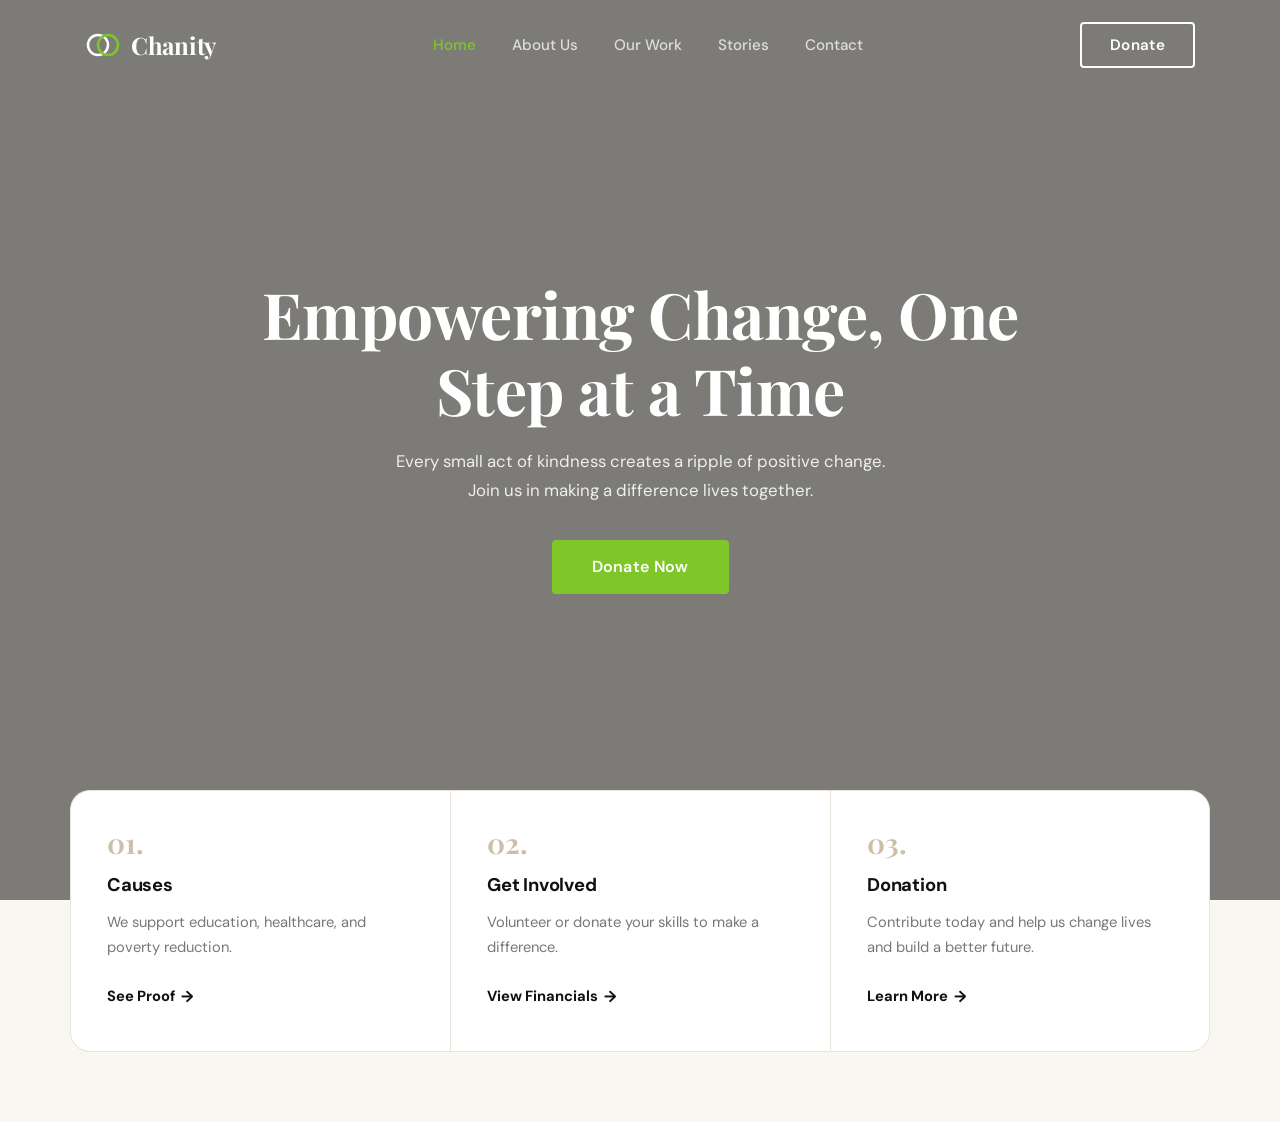
==== index.html @ 76adf6f5 "changes" ====
<!DOCTYPE html>
<html lang="en">

<head>
    <meta charset="UTF-8">
    <meta name="viewport" content="width=device-width, initial-scale=1.0">
    <title>Chanity - Empowering Change</title>
    <link rel="preconnect" href="https://fonts.googleapis.com">
    <link
        href="https://fonts.googleapis.com/css2?family=Playfair+Display:wght@700&family=DM+Sans:wght@400;500;600&display=swap"
        rel="stylesheet">
    <style>
        /* =====================
           CUSTOM PROPERTIES
        ===================== */
        :root {
            --green: #7FC629;
            --green-dark: #6ab020;
            --white: #ffffff;
            --black: #111111;
            --gray-text: #888888;
            --card-bg: #f9f7f2;
            --card-border: #e8e4dc;
            --nav-link: #dddddd;
            --overlay: rgba(10, 10, 10, 0.52);
            --font-heading: 'Playfair Display', Georgia, serif;
            --font-body: 'DM Sans', Arial, sans-serif;
        }

        /* =====================
           RESET & BASE
        ===================== */
        *,
        *::before,
        *::after {
            box-sizing: border-box;
        }

        body {
            margin: 0;
            font-family: var(--font-body);
            line-height: 1.6;
            background: #f9f7f2;
            color: var(--black);
        }

        a {
            text-decoration: none;
            color: inherit;
        }

        img {
            max-width: 100%;
            height: auto;
            display: block;
        }

        /* =====================
           BOOTSTRAP-LIKE GRID
           (already in provided CSS,
           extras below)
        ===================== */
        .container {
            width: 100%;
            padding-right: 15px;
            padding-left: 15px;
            margin-right: auto;
            margin-left: auto;
        }

        @media (min-width: 576px) {
            .container {
                max-width: 540px;
            }
        }

        @media (min-width: 768px) {
            .container {
                max-width: 720px;
            }
        }

        @media (min-width: 992px) {
            .container {
                max-width: 960px;
            }
        }

        @media (min-width: 1200px) {
            .container {
                max-width: 1140px;
            }
        }

        .row {
            display: flex;
            flex-wrap: wrap;
            margin-right: -15px;
            margin-left: -15px;
        }

        [class*="col"] {
            padding-right: 15px;
            padding-left: 15px;
            width: 100%;
        }

        .col-auto {
            flex: 0 0 auto;
            width: auto;
        }

        .col {
            flex: 1 0 0%;
        }

        .col-4 {
            flex: 0 0 auto;
            width: 33.333333%;
        }

        .col-md-4 {
            flex: 0 0 auto;
        }

        .col-12 {
            width: 100%;
        }

        @media (min-width: 768px) {
            .col-md-4 {
                width: 33.333333%;
            }

            .col-md-8 {
                width: 66.666667%;
            }

            .col-md-12 {
                width: 100%;
            }
        }

        /* Flex utilities */
        .d-flex {
            display: flex !important;
        }

        .align-items-center {
            align-items: center !important;
        }

        .justify-content-between {
            justify-content: space-between !important;
        }

        .justify-content-center {
            justify-content: center !important;
        }

        .flex-column {
            flex-direction: column;
        }

        .gap-2 {
            gap: 0.5rem;
        }

        .gap-3 {
            gap: 1rem;
        }

        .gap-4 {
            gap: 1.5rem;
        }

        /* Text utilities */
        .text-center {
            text-align: center !important;
        }

        .text-white {
            color: #fff !important;
        }

        .fw-bold {
            font-weight: 700 !important;
        }

        /* Spacing utilities */
        .mb-0 {
            margin-bottom: 0 !important;
        }

        .mb-2 {
            margin-bottom: 0.5rem !important;
        }

        .mb-3 {
            margin-bottom: 1rem !important;
        }

        .mb-4 {
            margin-bottom: 1.5rem !important;
        }

        .mt-0 {
            margin-top: 0 !important;
        }

        .mt-3 {
            margin-top: 1rem !important;
        }

        .ms-auto {
            margin-left: auto !important;
        }

        .me-auto {
            margin-right: auto !important;
        }

        .w-100 {
            width: 100% !important;
        }

        .h-100 {
            height: 100% !important;
        }

        /* =====================
           SECTION 1 — HERO
        ===================== */
        .section-1 {
            position: relative;
            width: 100%;
            min-height: 100vh;
            background-image: url('https://images.unsplash.com/photo-1593113630400-ea4288922497?auto=format&fit=crop&w=1600&q=80');
            background-size: cover;
            background-position: center top;
            background-repeat: no-repeat;
            display: flex;
            flex-direction: column;
        }

        /* Dark overlay on the hero image */
        .section-1::before {
            content: '';
            position: absolute;
            inset: 0;
            background: var(--overlay);
            z-index: 0;
        }

        /* Everything inside the hero sits above the overlay */
        .section-1>* {
            position: relative;
            z-index: 1;
        }

        /* ---- NAVBAR ---- */
        .navbar {
            padding: 22px 0;
        }

        .navbar-brand {
            display: flex;
            align-items: center;
            gap: 10px;
            font-family: var(--font-heading);
            font-size: 1.5rem;
            color: var(--white);
            font-weight: 700;
            letter-spacing: -0.3px;
        }

        /* Logo icon – two overlapping arcs */
        .brand-icon {
            width: 36px;
            height: 36px;
            flex-shrink: 0;
        }

        .navbar-nav {
            display: flex;
            align-items: center;
            list-style: none;
            margin: 0;
            padding: 0;
            gap: 36px;
        }

        .navbar-nav .nav-link {
            font-size: 0.95rem;
            font-weight: 500;
            color: var(--nav-link);
            transition: color 0.2s;
            white-space: nowrap;
        }

        .navbar-nav .nav-link:hover,
        .navbar-nav .nav-link.active {
            color: var(--green);
        }

        .btn-donate-outline {
            display: inline-block;
            padding: 9px 28px;
            border: 2px solid var(--white);
            border-radius: 4px;
            font-size: 0.95rem;
            font-weight: 600;
            color: var(--white);
            background: transparent;
            cursor: pointer;
            transition: background 0.25s, color 0.25s;
            white-space: nowrap;
            letter-spacing: 0.3px;
        }

        .btn-donate-outline:hover {
            background: var(--white);
            color: var(--black);
        }

        /* ---- HERO CONTENT ---- */
        .hero-content {
            flex: 1;
            display: flex;
            align-items: center;
            justify-content: center;
            padding: 60px 15px 180px;
        }

        .hero-content .container {
            text-align: center;
        }

        .hero-title {
            font-family: var(--font-heading);
            font-size: clamp(2.4rem, 5.5vw, 4rem);
            font-weight: 700;
            color: var(--white);
            line-height: 1.18;
            margin: 0 0 20px;
            letter-spacing: -0.5px;
        }

        .hero-subtitle {
            font-size: 1.05rem;
            color: rgba(255, 255, 255, 0.88);
            max-width: 520px;
            margin: 0 auto 36px;
            line-height: 1.7;
        }

        .btn-donate-green {
            display: inline-block;
            padding: 14px 40px;
            background: var(--green);
            color: var(--white);
            border-radius: 4px;
            font-size: 1rem;
            font-weight: 600;
            cursor: pointer;
            border: none;
            transition: background 0.25s, transform 0.15s;
            letter-spacing: 0.3px;
        }

        .btn-donate-green:hover {
            background: var(--green-dark);
            transform: translateY(-2px);
        }

        /* =====================
           SECTION 2 — INFO CARDS
        ===================== */
        .section-2 {
            /* background: #f9f7f2; */
            padding: 0 0 70px;
            position: relative;
            z-index: 2;
        }

        /* Cards row floats up, overlapping the hero bottom */
        .cards-row-wrapper {
            margin-top: -110px;
        }

        .info-card {
            background: var(--white);
            border: 1px solid var(--card-border);
            border-radius: 10px;
            padding: 38px 36px 40px;
            height: 100%;
            transition: box-shadow 0.25s;
        }

        .info-card:hover {
            box-shadow: 0 12px 36px rgba(0, 0, 0, 0.09);
        }

        /* Vertical dividers between cards on desktop */
        .card-col:not(:last-child) .info-card {
            border-right: none;
            border-radius: 20px 0 0 20px;
        }

        .card-col:not(:first-child):not(:last-child) .info-card {
            border-radius: 0;
            border-left: 1px solid var(--card-border);
        }

        .card-col:last-child .info-card {
            border-left: 1px solid var(--card-border);
            border-radius: 0 20px 20px 0;
        }

        @media (max-width: 767px) {

            .card-col .info-card,
            .card-col:not(:last-child) .info-card,
            .card-col:not(:first-child):not(:last-child) .info-card,
            .card-col:last-child .info-card {
                border-radius: 10px;
                border: 1px solid var(--card-border);
                margin-bottom: 16px;
            }
        }

        .card-number {
            font-family: var(--font-heading);
            font-size: 28px;
            font-weight: 700;
            color: #ccbfa8;
            margin-bottom: 14px;
            line-height: 1;
            margin-top: 0;
        }

        .card-title {
            font-size: 1.15rem;
            font-weight: 700;
            color: var(--black);
            margin: 0 0 10px;
            letter-spacing: -0.2px;
        }

        .card-text {
            font-size: 0.92rem;
            color: #777;
            margin: 0 0 24px;
            line-height: 1.65;
        }

        .card-link {
            font-size: 0.92rem;
            font-weight: 700;
            color: var(--black);
            display: inline-flex;
            align-items: center;
            gap: 6px;
            transition: color 0.2s, gap 0.2s;
            border-bottom: 1.5px solid transparent;
        }

        .card-link:hover {
            color: var(--green);
            gap: 10px;
        }

        .card-link::after {
            content: '→';
            font-size: 1rem;
        }



        /* =====================
           RESPONSIVE
        ===================== */
        @media (max-width: 767px) {

            .navbar-nav,
            .btn-donate-outline {
                display: none;
            }

            .hero-content {
                padding-bottom: 140px;
            }

            .cards-row-wrapper {
                margin-top: -60px;
            }

            .col-md-4 {
                width: 100%;
            }

        }


        .proof-cards-container {
            padding: 0 !important;
        }

        @media (max-width: 767px) {
            .proof-cards-container {
                padding: 10px 20px !important;
            }
        }
    </style>
</head>

<body>

    <!-- ============================================================
         SECTION 1 — HERO (Navbar + Hero Content)
    ============================================================ -->
    <section class="section-1">

        <!-- Navbar -->
        <nav class="navbar">
            <div class="container">
                <div class="row align-items-center">

                    <!-- Brand -->
                    <div class="col-auto">
                        <a href="#" class="navbar-brand">
                            <!-- SVG Logo icon -->
                            <svg class="brand-icon" viewBox="0 0 36 36" fill="none" xmlns="http://www.w3.org/2000/svg">
                                <circle cx="13" cy="18" r="10" fill="none" stroke="white" stroke-width="2.5" />
                                <circle cx="23" cy="18" r="10" fill="none" stroke="#7FC629" stroke-width="2.5" />
                            </svg>
                            Chanity
                        </a>
                    </div>

                    <!-- Nav Links (center) -->
                    <div class="col">
                        <div class="d-flex justify-content-center">
                            <ul class="navbar-nav">
                                <li><a href="#" class="nav-link active">Home</a></li>
                                <li><a href="#" class="nav-link">About Us</a></li>
                                <li><a href="#" class="nav-link">Our Work</a></li>
                                <li><a href="#" class="nav-link">Stories</a></li>
                                <li><a href="#" class="nav-link">Contact</a></li>
                            </ul>
                        </div>
                    </div>

                    <!-- Donate Button -->
                    <div class="col-auto">
                        <a href="#" class="btn-donate-outline">Donate</a>
                    </div>

                </div>
            </div>
        </nav>

        <!-- Hero Content -->
        <div class="hero-content">
            <div class="container">
                <div class="row justify-content-center">
                    <div class="col-12">

                        <h1 class="hero-title">
                            Empowering Change, One<br>Step at a Time
                        </h1>

                        <p class="hero-subtitle">
                            Every small act of kindness creates a ripple of positive change.<br>
                            Join us in making a difference lives together.
                        </p>

                        <a href="#" class="btn-donate-green">Donate Now</a>

                    </div>
                </div>
            </div>
        </div>

    </section>
    <!-- END SECTION 1 -->


    <!-- ============================================================
         SECTION 2 — INFO CARDS (Causes, Get Involved, Donation)
    ============================================================ -->
    <section class="section-2">
        <div class="container">
            <div class="cards-row-wrapper">
                <div class="row">

                    <!-- Card 1: Causes -->
                    <div class="col-md-4 col-12 card-col proof-cards-container">
                        <div class="info-card">
                            <p class="card-number">01.</p>
                            <h3 class="card-title">Causes</h3>
                            <p class="card-text">We support education, healthcare, and poverty reduction.</p>
                            <a href="#" class="card-link">See Proof</a>
                        </div>
                    </div>

                    <!-- Card 2: Get Involved -->
                    <div class="col-md-4 col-12 card-col proof-cards-container">
                        <div class="info-card">
                            <p class="card-number">02.</p>
                            <h3 class="card-title">Get Involved</h3>
                            <p class="card-text">Volunteer or donate your skills to make a difference.</p>
                            <a href="#" class="card-link">View Financials</a>
                        </div>
                    </div>

                    <!-- Card 3: Donation -->
                    <div class="col-md-4 col-12 card-col proof-cards-container">
                        <div class="info-card">
                            <p class="card-number">03.</p>
                            <h3 class="card-title">Donation</h3>
                            <p class="card-text">Contribute today and help us change lives and build a better future.
                            </p>
                            <a href="#" class="card-link">Learn More</a>
                        </div>
                    </div>

                </div>
            </div>
        </div>
    </section>
    <!-- END SECTION 2 -->

</body>

</html>
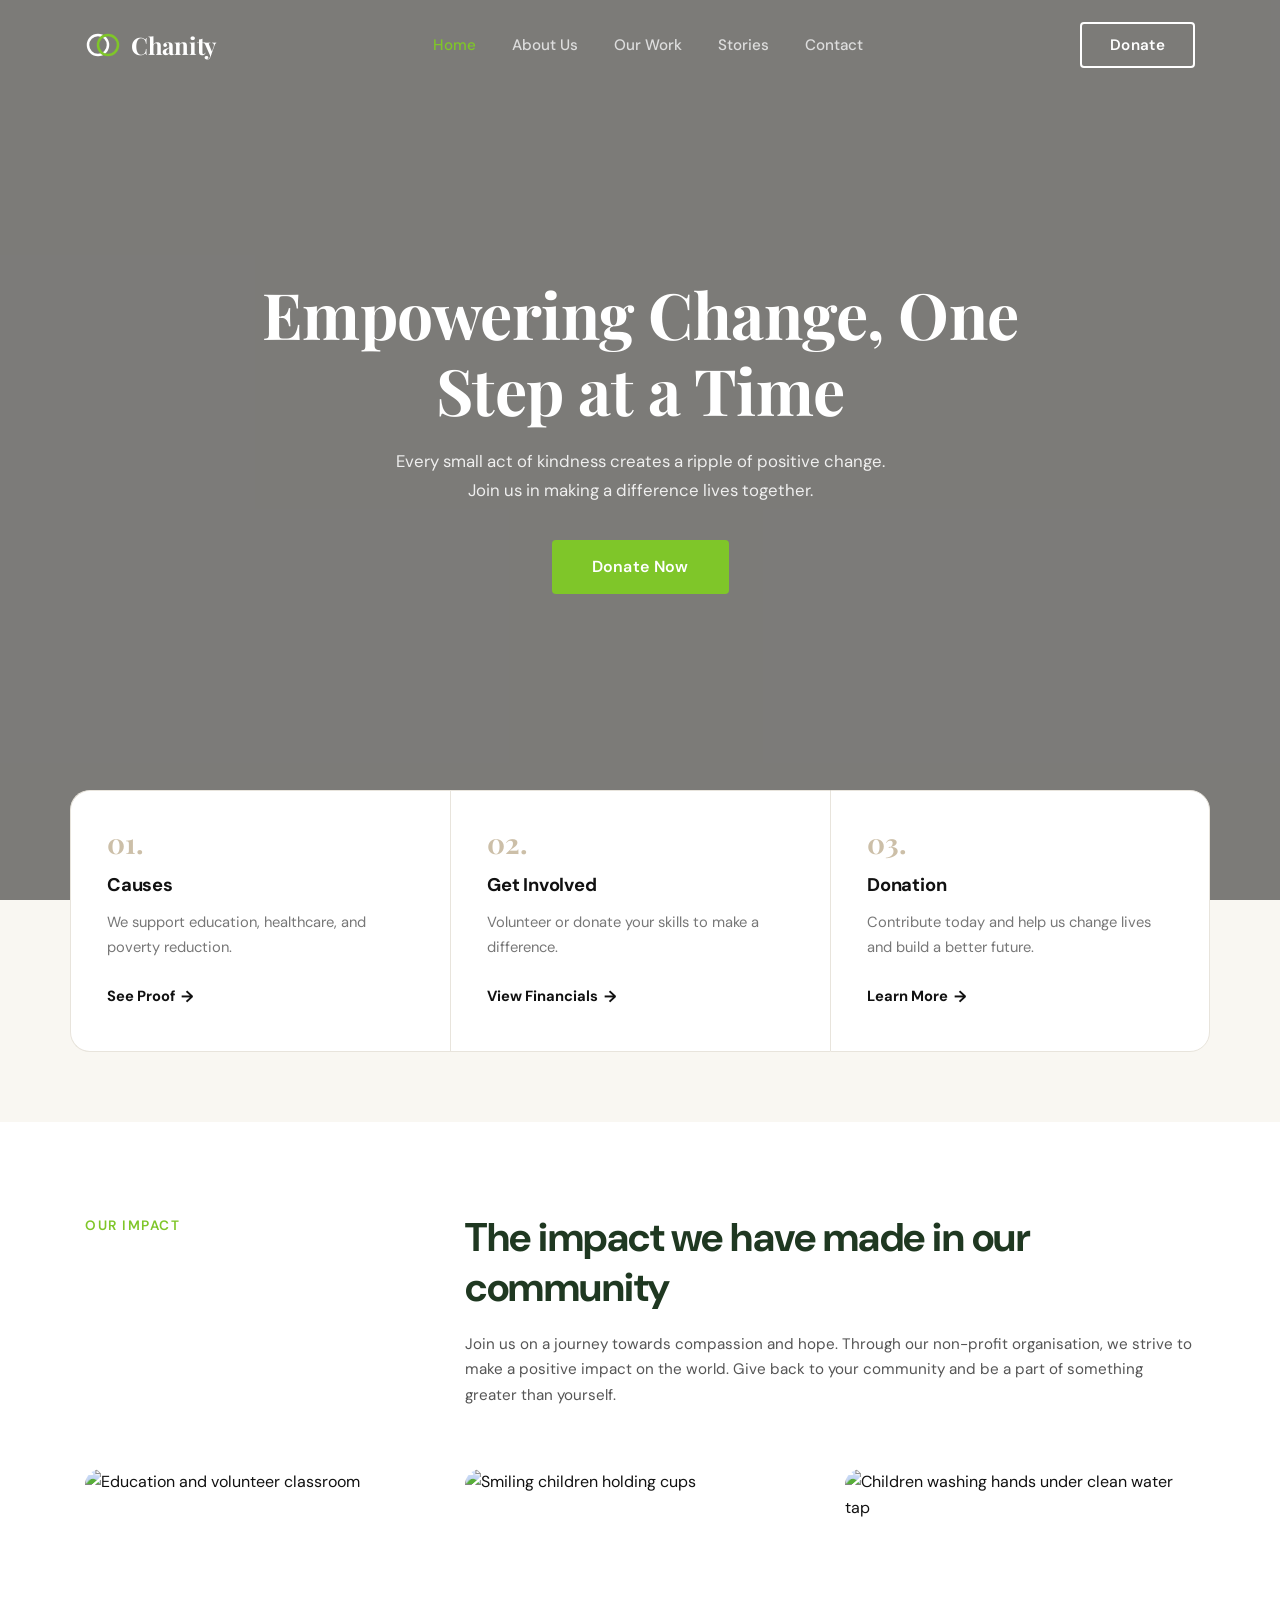
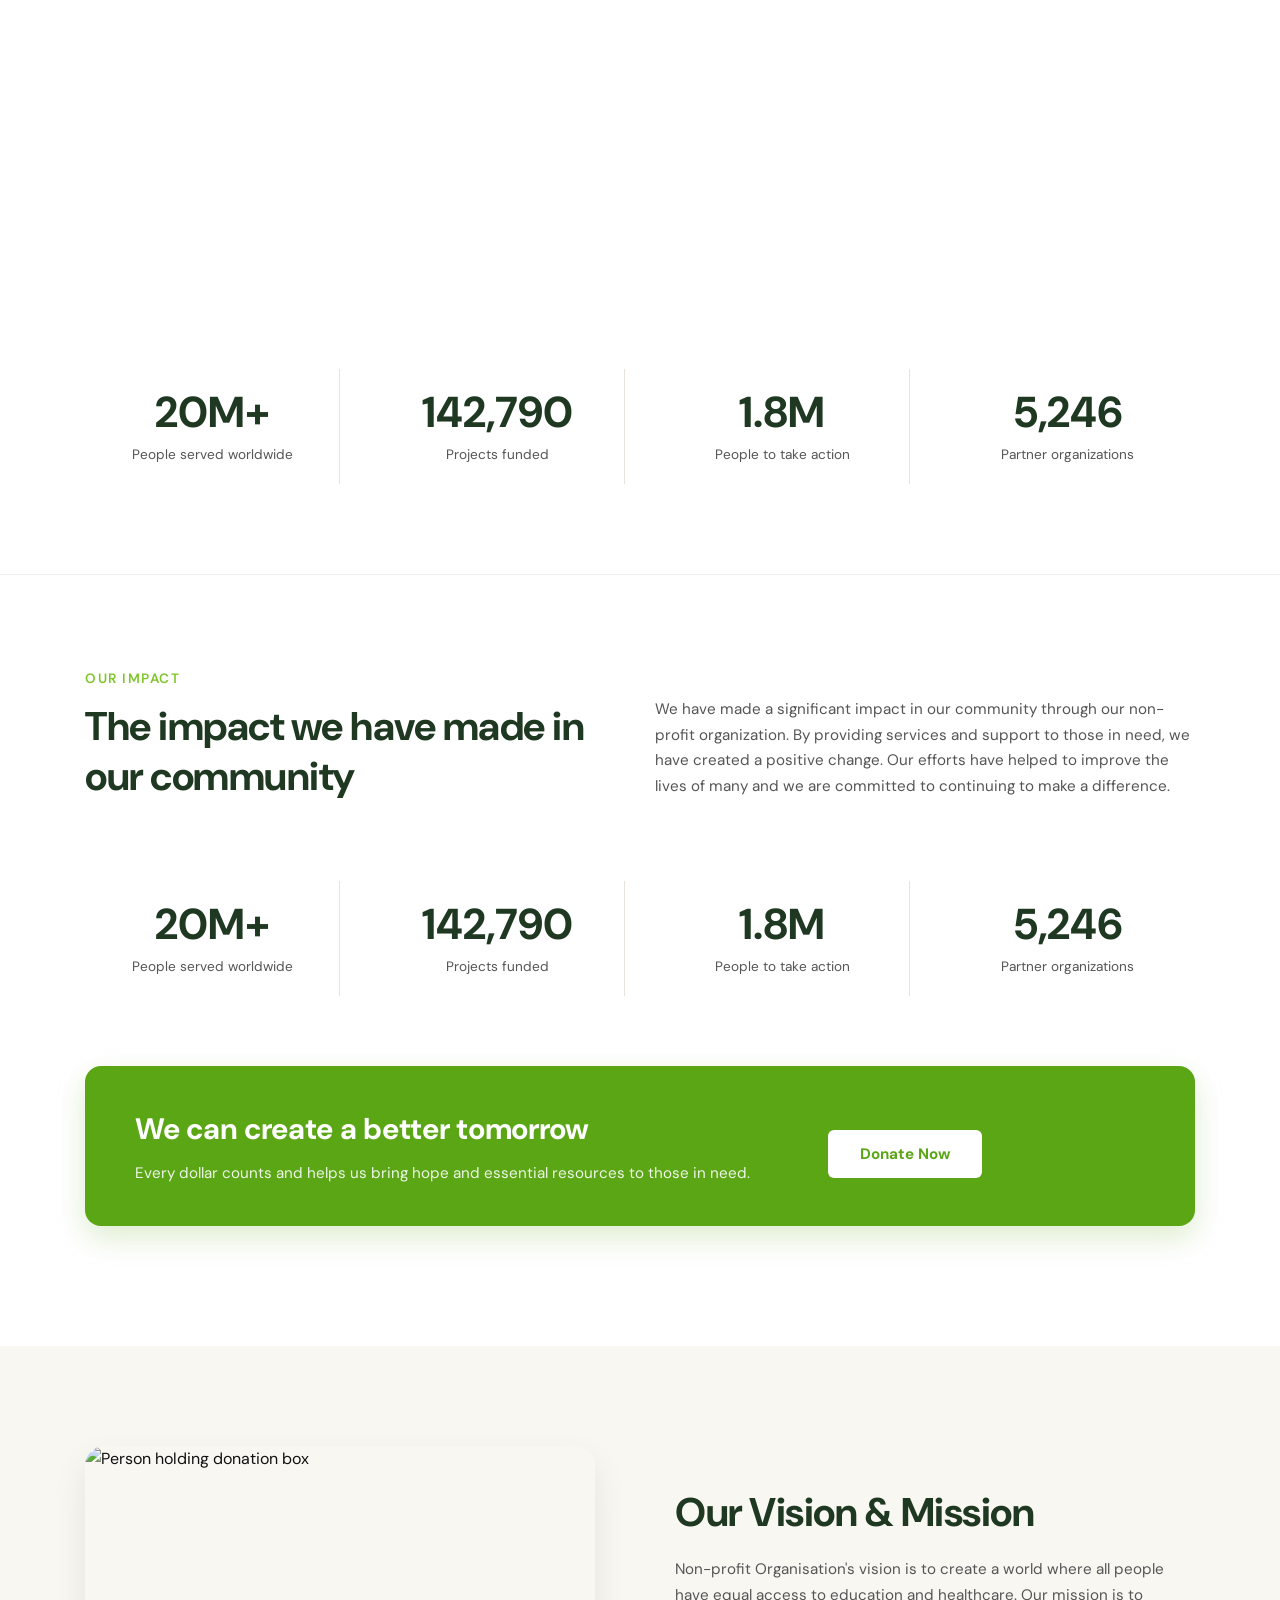
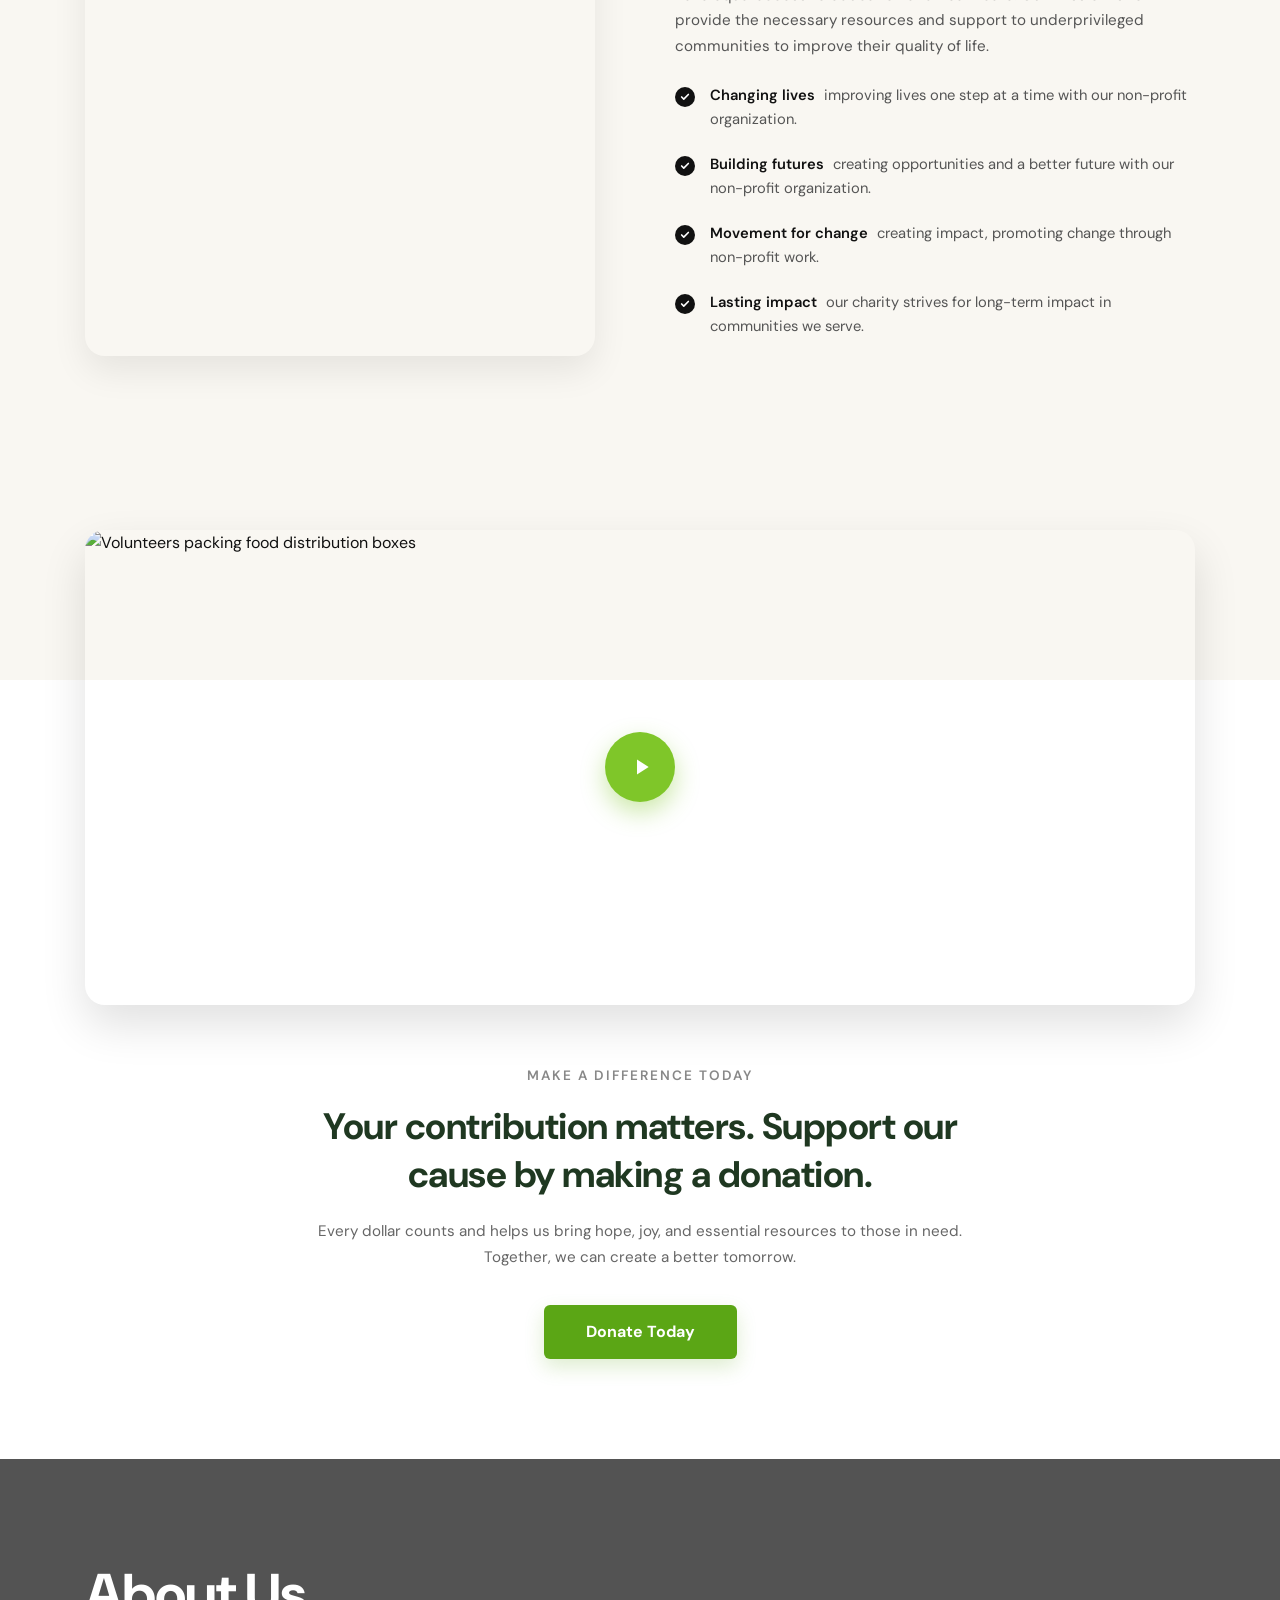
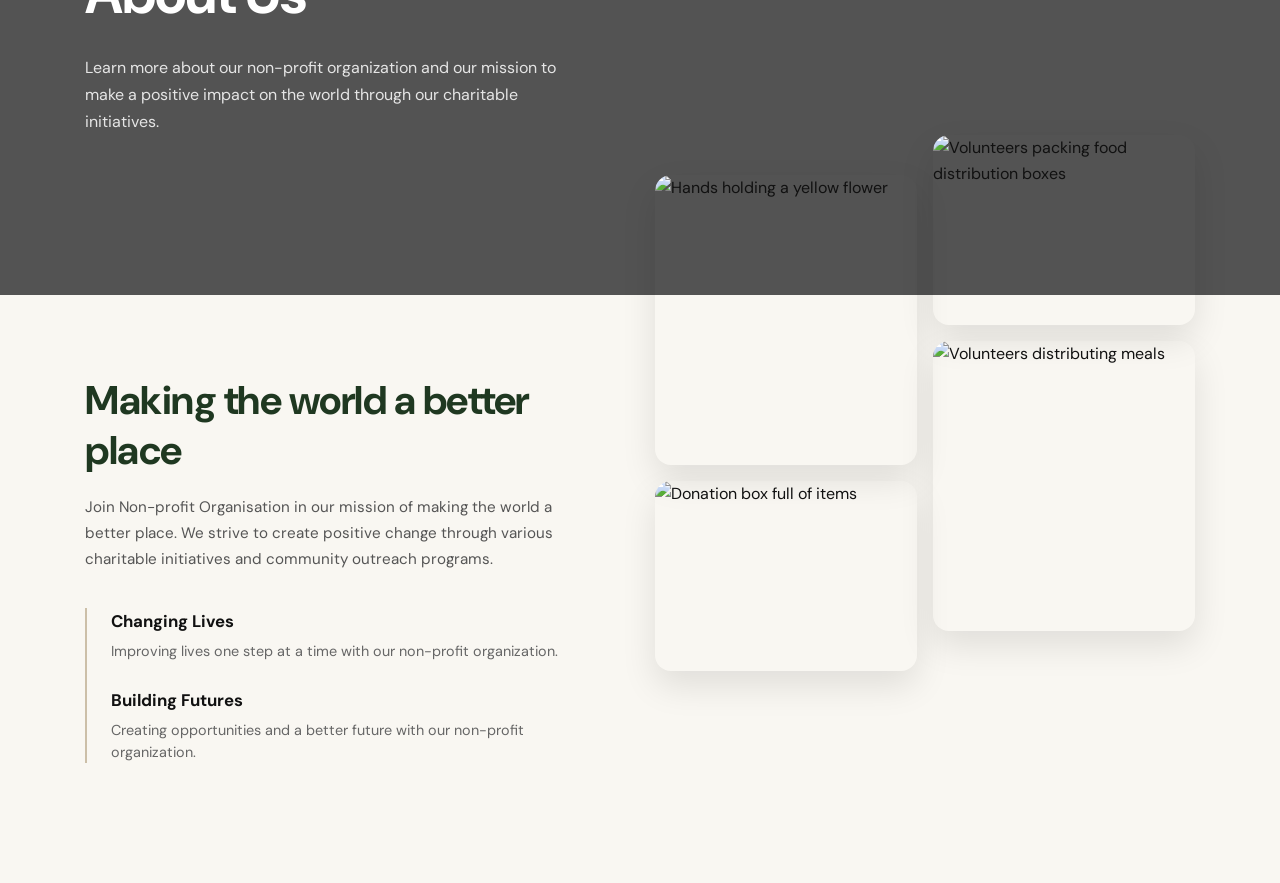
==== commit 1a28324c: "added 7 sections" ====
--- a/index.html
+++ b/index.html
@@ -511,6 +511,636 @@
                 padding: 10px 20px !important;
             }
         }
+
+        /* =====================
+           GRID EXTENSION
+        ===================== */
+        .col-md-6 {
+            width: 100%;
+        }
+
+        .col-md-3 {
+            width: 100%;
+        }
+
+        .col-sm-6 {
+            width: 100%;
+        }
+
+        @media (min-width: 576px) {
+            .col-sm-6 {
+                width: 50%;
+                flex: 0 0 auto;
+            }
+        }
+
+        @media (min-width: 768px) {
+            .col-md-6 {
+                width: 50%;
+                flex: 0 0 auto;
+            }
+
+            .col-md-3 {
+                width: 25%;
+                flex: 0 0 auto;
+            }
+        }
+
+        /* =====================
+           SECTION 3 & 4 COMMON
+        ===================== */
+        .section-3,
+        .section-4 {
+            background: var(--white);
+            padding: 90px 0;
+            color: var(--black);
+        }
+
+        .section-tag {
+            font-size: 0.85rem;
+            font-weight: 600;
+            color: var(--green);
+            text-transform: uppercase;
+            letter-spacing: 1.5px;
+            display: inline-block;
+            margin-bottom: 12px;
+        }
+
+        .section-heading {
+            font-size: clamp(2rem, 4vw, 2.5rem);
+            font-weight: 700;
+            color: #1F3821;
+            /* forest green color */
+            line-height: 1.25;
+            margin-top: 0;
+            margin-bottom: 20px;
+            letter-spacing: -0.5px;
+        }
+
+        .section-desc {
+            font-size: 0.95rem;
+            color: #555555;
+            line-height: 1.7;
+            margin: 0;
+        }
+
+        /* Stats grid style */
+        .stats-row {
+            margin-top: 50px;
+        }
+
+        .stat-item {
+            text-align: center;
+            padding: 20px 10px;
+            height: 100%;
+        }
+
+        .stat-number {
+            font-size: clamp(2rem, 3.5vw, 2.7rem);
+            font-weight: 700;
+            color: #1F3821;
+            /* Forest green */
+            line-height: 1.1;
+            margin-bottom: 8px;
+        }
+
+        .stat-label {
+            font-size: 0.85rem;
+            color: #555555;
+            margin: 0;
+            line-height: 1.4;
+        }
+
+        /* Borders between stats on tablet/desktop */
+        @media (min-width: 768px) {
+            .stat-col:not(:last-child) .stat-item {
+                border-right: 1px solid #e8e4dc;
+            }
+        }
+
+        @media (max-width: 767px) {
+            .stat-col:not(:last-child) .stat-item {
+                border-bottom: 1px solid #e8e4dc;
+                padding-bottom: 25px;
+                margin-bottom: 10px;
+            }
+        }
+
+        /* =====================
+           SECTION 3 SPECIFIC
+        ===================== */
+        .section-header-row {
+            margin-bottom: 60px;
+        }
+
+        .impact-images-row {
+            margin-bottom: 30px;
+        }
+
+        .image-col {
+            margin-bottom: 30px;
+        }
+
+        .impact-img {
+            width: 100%;
+            height: 420px;
+            object-fit: cover;
+            border-radius: 16px;
+            transition: transform 0.3s ease, box-shadow 0.3s ease;
+        }
+
+        .impact-img:hover {
+            transform: translateY(-5px);
+            box-shadow: 0 10px 25px rgba(0, 0, 0, 0.1);
+        }
+
+        /* =====================
+           SECTION 4 SPECIFIC
+        ===================== */
+        .section-4 {
+            border-top: 1px solid #f0edf7;
+            padding-bottom: 120px;
+        }
+
+        @media (min-width: 768px) {
+            .pt-md-4 {
+                padding-top: 2rem !important;
+            }
+        }
+
+        /* CTA Banner */
+        .cta-banner-wrapper {
+            margin-top: 70px;
+        }
+
+        .cta-banner {
+            background: #5BA615;
+            /* rich green */
+            padding: 40px 50px;
+            border-radius: 16px;
+            color: var(--white);
+            box-shadow: 0 12px 30px rgba(91, 166, 21, 0.2);
+        }
+
+        .cta-title {
+            font-size: clamp(1.4rem, 2.5vw, 1.85rem);
+            font-weight: 700;
+            margin-top: 0;
+            margin-bottom: 8px;
+            letter-spacing: -0.3px;
+        }
+
+        .cta-desc {
+            font-size: 0.95rem;
+            color: rgba(255, 255, 255, 0.9);
+            margin: 0;
+        }
+
+        .btn-donate-white {
+            display: inline-block;
+            padding: 12px 32px;
+            background: var(--white);
+            color: #5BA615;
+            border-radius: 6px;
+            font-size: 0.95rem;
+            font-weight: 700;
+            cursor: pointer;
+            border: none;
+            transition: background 0.25s, transform 0.15s, color 0.25s;
+            text-align: center;
+        }
+
+        .btn-donate-white:hover {
+            background: #f4f4f4;
+            transform: translateY(-2px);
+            color: #4a890e;
+        }
+
+        @media (max-width: 767px) {
+            .cta-banner {
+                padding: 30px;
+            }
+
+            .text-md-end {
+                text-align: left !important;
+            }
+        }
+
+        /* =====================
+           SECTION 5 SPECIFIC
+        ===================== */
+        .section-5 {
+            background: #f9f7f2;
+            /* light warm cream/beige background matching body */
+            padding: 100px 0;
+            color: var(--black);
+        }
+
+        .vision-image-wrapper {
+            padding-right: 30px;
+        }
+
+        @media (max-width: 767px) {
+            .vision-image-wrapper {
+                padding-right: 0;
+            }
+        }
+
+        .vision-img {
+            width: 100%;
+            border-radius: 20px;
+            box-shadow: 0 15px 35px rgba(0, 0, 0, 0.08);
+            object-fit: cover;
+            aspect-ratio: 1 / 1;
+        }
+
+        .vision-content {
+            padding-left: 20px;
+        }
+
+        @media (max-width: 767px) {
+            .vision-content {
+                padding-left: 0;
+            }
+        }
+
+        .vision-list {
+            list-style: none;
+            padding: 0;
+            margin: 0;
+        }
+
+        .vision-item {
+            display: flex;
+            align-items: flex-start;
+            gap: 15px;
+            margin-bottom: 22px;
+        }
+
+        .vision-item:last-child {
+            margin-bottom: 0;
+        }
+
+        .check-icon {
+            width: 20px;
+            height: 20px;
+            border-radius: 50%;
+            background: var(--black);
+            display: inline-flex;
+            align-items: center;
+            justify-content: center;
+            flex-shrink: 0;
+            margin-top: 3px;
+        }
+
+        .vision-text {
+            margin: 0;
+            font-size: 0.92rem;
+            line-height: 1.6;
+            color: #555555;
+        }
+
+        .vision-text strong {
+            color: var(--black);
+            font-weight: 600;
+            margin-right: 5px;
+        }
+
+        .section-5-wrapper {
+            margin-bottom: 200px;
+        }
+
+        @media (max-width: 767px) {
+            .section-5-wrapper {
+                margin-bottom: 40px;
+            }
+        }
+
+        /* =====================
+           SECTION 6 SPECIFIC
+        ===================== */
+        .section-6 {
+            background: #ffffff;
+            /* white background */
+            padding: 0 0 100px;
+            color: var(--black);
+            position: relative;
+        }
+
+        .video-container {
+            margin-top: -150px;
+            /* pull image up into Section 5 */
+            margin-bottom: 60px;
+            position: relative;
+            z-index: 10;
+        }
+
+        .video-wrapper {
+            position: relative;
+            border-radius: 20px;
+            overflow: hidden;
+            box-shadow: 0 20px 45px rgba(0, 0, 0, 0.12);
+            aspect-ratio: 21 / 9;
+            /* widescreen banner aspect ratio */
+            cursor: pointer;
+        }
+
+        @media (max-width: 767px) {
+            .video-container {
+                margin-top: -80px;
+                /* smaller overlap on mobile */
+                margin-bottom: 40px;
+            }
+
+            .video-wrapper {
+                aspect-ratio: 16 / 9;
+                /* more standard video aspect ratio on mobile */
+            }
+        }
+
+        .video-img {
+            width: 100%;
+            height: 100%;
+            object-fit: cover;
+            transition: transform 0.5s ease;
+        }
+
+        .video-wrapper:hover .video-img {
+            transform: scale(1.03);
+        }
+
+        /* Play Button in center of video banner */
+        .play-btn {
+            position: absolute;
+            top: 50%;
+            left: 50%;
+            transform: translate(-50%, -50%);
+            width: 70px;
+            height: 70px;
+            border-radius: 50%;
+            background: var(--green);
+            display: flex;
+            align-items: center;
+            justify-content: center;
+            box-shadow: 0 10px 25px rgba(127, 198, 41, 0.4);
+            transition: transform 0.3s ease, background-color 0.3s ease;
+            z-index: 2;
+        }
+
+        @media (max-width: 767px) {
+            .play-btn {
+                width: 50px;
+                height: 50px;
+            }
+        }
+
+        .video-wrapper:hover .play-btn {
+            transform: translate(-50%, -50%) scale(1.1);
+            background: var(--green-dark);
+        }
+
+        .play-btn svg {
+            margin-left: 4px;
+            /* offset to center triangle */
+            fill: var(--white);
+        }
+
+        /* Centered CTA Content */
+        .cta-content-wrapper {
+            max-width: 680px;
+            margin: 0 auto;
+        }
+
+        .cta-tag {
+            font-size: 0.85rem;
+            font-weight: 600;
+            color: var(--gray-text);
+            text-transform: uppercase;
+            letter-spacing: 2px;
+            display: block;
+            margin-bottom: 16px;
+        }
+
+        .cta-heading {
+            font-size: clamp(1.8rem, 3.5vw, 2.3rem);
+            font-weight: 700;
+            color: #1F3821;
+            /* forest green */
+            line-height: 1.3;
+            margin-top: 0;
+            margin-bottom: 20px;
+            letter-spacing: -0.5px;
+        }
+
+        .cta-paragraph {
+            font-size: 0.95rem;
+            color: #666666;
+            line-height: 1.7;
+            margin: 0 0 35px;
+        }
+
+        /* Donate Today Button styling */
+        .btn-donate-primary {
+            display: inline-block;
+            padding: 14px 42px;
+            background: #5BA615;
+            /* rich green */
+            color: var(--white);
+            border-radius: 6px;
+            font-size: 1rem;
+            font-weight: 700;
+            cursor: pointer;
+            border: none;
+            transition: background 0.25s, transform 0.15s, box-shadow 0.25s;
+            box-shadow: 0 8px 20px rgba(91, 166, 21, 0.2);
+            text-align: center;
+        }
+
+        .btn-donate-primary:hover {
+            background: #4a890e;
+            transform: translateY(-2px);
+            box-shadow: 0 10px 25px rgba(91, 166, 21, 0.3);
+        }
+
+        /* =====================
+           SECTION 7 SPECIFIC
+        ===================== */
+        .section-7 {
+            position: relative;
+            background: #ffffff;
+        }
+
+        /* Dark Banner Top */
+        .about-banner {
+            position: relative;
+            background-image: url('https://images.unsplash.com/photo-1593113598332-cd288d649433?auto=format&fit=crop&w=1600&q=80');
+            background-size: cover;
+            background-position: center;
+            padding: 90px 0 160px;
+            /* high bottom padding so content below can overlap */
+            color: var(--white);
+        }
+
+        .about-banner::before {
+            content: '';
+            position: absolute;
+            inset: 0;
+            background: rgba(10, 10, 10, 0.7);
+            /* dark overlay */
+            z-index: 1;
+        }
+
+        .about-banner>* {
+            position: relative;
+            z-index: 2;
+        }
+
+        .about-banner-title {
+            font-family: var(--font-body);
+            font-size: clamp(2.5rem, 5vw, 3.5rem);
+            font-weight: 700;
+            margin-top: 0;
+            margin-bottom: 15px;
+            letter-spacing: -1px;
+        }
+
+        .about-banner-desc {
+            font-size: 1rem;
+            color: rgba(255, 255, 255, 0.85);
+            line-height: 1.7;
+            max-width: 500px;
+            margin: 0;
+        }
+
+        /* Light Bottom Content Area */
+        .about-content-area {
+            background: #f9f7f2;
+            /* light warm beige/cream background */
+            padding: 80px 0 120px;
+        }
+
+        .about-text-wrapper {
+            padding-right: 40px;
+        }
+
+        @media (max-width: 767px) {
+            .about-text-wrapper {
+                padding-right: 0;
+            }
+        }
+
+        /* Features with left border */
+        .about-features {
+            border-left: 2px solid #ccbfa8;
+            /* divider line */
+            padding-left: 24px;
+            margin-top: 35px;
+        }
+
+        .feature-item {
+            margin-bottom: 25px;
+        }
+
+        .feature-item:last-child {
+            margin-bottom: 0;
+        }
+
+        .feature-title {
+            font-size: 1.05rem;
+            font-weight: 700;
+            color: var(--black);
+            margin-top: 0;
+            margin-bottom: 6px;
+        }
+
+        .feature-text {
+            font-size: 0.9rem;
+            color: #666666;
+            margin: 0;
+            line-height: 1.5;
+        }
+
+        /* 4-Image Grid Masonry Overlap */
+        .about-grid-wrapper {
+            margin-top: -240px;
+            /* pull images up to overlap the dark banner */
+            position: relative;
+            z-index: 10;
+        }
+
+        @media (max-width: 767px) {
+            .about-grid-wrapper {
+                margin-top: -80px;
+                /* smaller overlap on mobile */
+            }
+        }
+
+        /* Custom columns display inside grid */
+        .about-grid-col-1 {
+            margin-top: 40px;
+            /* offset column 1 downwards */
+        }
+
+        .about-grid-col-2 {
+            margin-top: 0px;
+            /* offset column 2 upwards */
+        }
+
+        @media (max-width: 767px) {
+
+            .about-grid-col-1,
+            .about-grid-col-2 {
+                margin-top: 0;
+                /* remove offsets on mobile */
+            }
+        }
+
+        .about-grid-img {
+            width: 100%;
+            border-radius: 16px;
+            object-fit: cover;
+            box-shadow: 0 15px 35px rgba(0, 0, 0, 0.1);
+            transition: transform 0.3s ease, box-shadow 0.3s ease;
+        }
+
+        .about-grid-img:hover {
+            transform: translateY(-5px);
+            box-shadow: 0 20px 40px rgba(0, 0, 0, 0.15);
+        }
+
+        .img-tall {
+            height: 290px;
+        }
+
+        .img-wide {
+            height: 190px;
+        }
+
+        @media (max-width: 767px) {
+            .img-tall {
+                height: 200px;
+            }
+
+            .img-wide {
+                height: 140px;
+            }
+        }
+
+        /* Utility grid gap class since bootstrap-like grid doesn't have spacing natively */
+        .g-3 {
+            margin-right: -8px;
+            margin-left: -8px;
+        }
+
+        .g-3>[class*="col"] {
+            padding-right: 8px;
+            padding-left: 8px;
+        }
+
+        .col-6 {
+            width: 50%;
+            flex: 0 0 auto;
+        }
     </style>
 </head>
 
@@ -631,6 +1261,331 @@
     </section>
     <!-- END SECTION 2 -->
 
+    <!-- ============================================================
+         SECTION 3 — OUR IMPACT (Vertical Images + Stats)
+    ============================================================ -->
+    <section class="section-3">
+        <div class="container">
+            <!-- Header Row -->
+            <div class="row section-header-row align-items-start">
+                <div class="col-md-4 col-12">
+                    <span class="section-tag">Our Impact</span>
+                </div>
+                <div class="col-md-8 col-12">
+                    <h2 class="section-heading">The impact we have made in our community</h2>
+                    <p class="section-desc">
+                        Join us on a journey towards compassion and hope. Through our non-profit organisation, we strive
+                        to make a positive impact on the world. Give back to your community and be a part of something
+                        greater than yourself.
+                    </p>
+                </div>
+            </div>
+
+            <!-- Vertical Images Row -->
+            <div class="row impact-images-row">
+                <div class="col-md-4 col-12 image-col">
+                    <img src="https://images.unsplash.com/photo-1577896851231-70ef18881754?auto=format&fit=crop&w=600&q=80"
+                        alt="Education and volunteer classroom" class="impact-img">
+                </div>
+                <div class="col-md-4 col-12 image-col">
+                    <img src="https://images.unsplash.com/photo-1516627145497-ae6968895b74?auto=format&fit=crop&w=600&q=80"
+                        alt="Smiling children holding cups" class="impact-img">
+                </div>
+                <div class="col-md-4 col-12 image-col">
+                    <img src="https://images.unsplash.com/photo-1606041008023-472dfb5e530f?auto=format&fit=crop&w=600&q=80"
+                        alt="Children washing hands under clean water tap" class="impact-img">
+                </div>
+            </div>
+
+            <!-- Stats Row -->
+            <div class="row stats-row">
+                <div class="col-md-3 col-sm-6 col-12 stat-col">
+                    <div class="stat-item">
+                        <div class="stat-number">20M+</div>
+                        <p class="stat-label">People served worldwide</p>
+                    </div>
+                </div>
+                <div class="col-md-3 col-sm-6 col-12 stat-col">
+                    <div class="stat-item">
+                        <div class="stat-number">142,790</div>
+                        <p class="stat-label">Projects funded</p>
+                    </div>
+                </div>
+                <div class="col-md-3 col-sm-6 col-12 stat-col">
+                    <div class="stat-item">
+                        <div class="stat-number">1.8M</div>
+                        <p class="stat-label">People to take action</p>
+                    </div>
+                </div>
+                <div class="col-md-3 col-sm-6 col-12 stat-col">
+                    <div class="stat-item">
+                        <div class="stat-number">5,246</div>
+                        <p class="stat-label">Partner organizations</p>
+                    </div>
+                </div>
+            </div>
+        </div>
+    </section>
+    <!-- END SECTION 3 -->
+
+    <!-- ============================================================
+         SECTION 4 — OUR IMPACT (Split Header + Stats + Banner)
+    ============================================================ -->
+    <section class="section-4">
+        <div class="container">
+            <!-- Header Row -->
+            <div class="row section-header-row align-items-start">
+                <div class="col-md-6 col-12">
+                    <span class="section-tag">Our Impact</span>
+                    <h2 class="section-heading">The impact we have made in our community</h2>
+                </div>
+                <div class="col-md-6 col-12">
+                    <p class="section-desc pt-md-4">
+                        We have made a significant impact in our community through our non-profit organization. By
+                        providing services and support to those in need, we have created a positive change. Our efforts
+                        have helped to improve the lives of many and we are committed to continuing to make a
+                        difference.
+                    </p>
+                </div>
+            </div>
+
+            <!-- Stats Row -->
+            <div class="row stats-row">
+                <div class="col-md-3 col-sm-6 col-12 stat-col">
+                    <div class="stat-item">
+                        <div class="stat-number">20M+</div>
+                        <p class="stat-label">People served worldwide</p>
+                    </div>
+                </div>
+                <div class="col-md-3 col-sm-6 col-12 stat-col">
+                    <div class="stat-item">
+                        <div class="stat-number">142,790</div>
+                        <p class="stat-label">Projects funded</p>
+                    </div>
+                </div>
+                <div class="col-md-3 col-sm-6 col-12 stat-col">
+                    <div class="stat-item">
+                        <div class="stat-number">1.8M</div>
+                        <p class="stat-label">People to take action</p>
+                    </div>
+                </div>
+                <div class="col-md-3 col-sm-6 col-12 stat-col">
+                    <div class="stat-item">
+                        <div class="stat-number">5,246</div>
+                        <p class="stat-label">Partner organizations</p>
+                    </div>
+                </div>
+            </div>
+
+            <!-- Green Call to Action Banner -->
+            <div class="cta-banner-wrapper">
+                <div class="cta-banner">
+                    <div class="row align-items-center">
+                        <div class="col-md-8 col-12">
+                            <h3 class="cta-title">We can create a better tomorrow</h3>
+                            <p class="cta-desc">Every dollar counts and helps us bring hope and essential resources to
+                                those in need.</p>
+                        </div>
+                        <div class="col-md-4 col-12 text-md-end text-start mt-md-0 mt-3">
+                            <a href="#" class="btn-donate-white">Donate Now</a>
+                        </div>
+                    </div>
+                </div>
+            </div>
+        </div>
+    </section>
+    <!-- END SECTION 4 -->
+
+    <!-- ============================================================
+         SECTION 5 — VISION & MISSION (Image Left + Text Right)
+    ============================================================ -->
+    <section class="section-5">
+        <div class="container">
+            <div class="row align-items-center section-5-wrapper">
+                <!-- Left Image Column -->
+                <div class="col-md-6 col-12 mb-md-0 mb-4">
+                    <div class="vision-image-wrapper">
+                        <img src="https://images.unsplash.com/photo-1532629345422-7515f3d16bb6?auto=format&fit=crop&w=600&q=80"
+                            alt="Person holding donation box" class="vision-img">
+                    </div>
+                </div>
+
+                <!-- Right Text Column -->
+                <div class="col-md-6 col-12">
+                    <div class="vision-content">
+                        <h2 class="section-heading">Our Vision & Mission</h2>
+                        <p class="section-desc mb-4">
+                            Non-profit Organisation's vision is to create a world where all people have equal access to
+                            education and healthcare. Our mission is to provide the necessary resources and support to
+                            underprivileged communities to improve their quality of life.
+                        </p>
+
+                        <!-- Mission Bullet Items -->
+                        <ul class="vision-list">
+                            <li class="vision-item">
+                                <span class="check-icon">
+                                    <svg width="10" height="10" viewBox="0 0 24 24" fill="none" stroke="white"
+                                        stroke-width="4" stroke-linecap="round" stroke-linejoin="round">
+                                        <polyline points="20 6 9 17 4 12"></polyline>
+                                    </svg>
+                                </span>
+                                <p class="vision-text"><strong>Changing lives</strong> improving lives one step at a
+                                    time with our non-profit organization.</p>
+                            </li>
+                            <li class="vision-item">
+                                <span class="check-icon">
+                                    <svg width="10" height="10" viewBox="0 0 24 24" fill="none" stroke="white"
+                                        stroke-width="4" stroke-linecap="round" stroke-linejoin="round">
+                                        <polyline points="20 6 9 17 4 12"></polyline>
+                                    </svg>
+                                </span>
+                                <p class="vision-text"><strong>Building futures</strong> creating opportunities and a
+                                    better future with our non-profit organization.</p>
+                            </li>
+                            <li class="vision-item">
+                                <span class="check-icon">
+                                    <svg width="10" height="10" viewBox="0 0 24 24" fill="none" stroke="white"
+                                        stroke-width="4" stroke-linecap="round" stroke-linejoin="round">
+                                        <polyline points="20 6 9 17 4 12"></polyline>
+                                    </svg>
+                                </span>
+                                <p class="vision-text"><strong>Movement for change</strong> creating impact, promoting
+                                    change through non-profit work.</p>
+                            </li>
+                            <li class="vision-item">
+                                <span class="check-icon">
+                                    <svg width="10" height="10" viewBox="0 0 24 24" fill="none" stroke="white"
+                                        stroke-width="4" stroke-linecap="round" stroke-linejoin="round">
+                                        <polyline points="20 6 9 17 4 12"></polyline>
+                                    </svg>
+                                </span>
+                                <p class="vision-text"><strong>Lasting impact</strong> our charity strives for long-term
+                                    impact in communities we serve.</p>
+                            </li>
+                        </ul>
+                    </div>
+                </div>
+            </div>
+        </div>
+    </section>
+    <!-- END SECTION 5 -->
+
+    <!-- ============================================================
+         SECTION 6 — CONTRIBUTION CTA & VIDEO (Video Banner + Centered CTA)
+    ============================================================ -->
+    <section class="section-6">
+        <div class="container">
+            <!-- Video Overlay Banner -->
+            <div class="row justify-content-center">
+                <div class="col-12 video-container">
+                    <div class="video-wrapper">
+                        <!-- Play Button -->
+                        <div class="play-btn">
+                            <svg width="20" height="20" viewBox="0 0 24 24">
+                                <polygon points="6 3 20 12 6 21 6 3"></polygon>
+                            </svg>
+                        </div>
+                        <img src="https://images.unsplash.com/photo-1593113598332-cd288d649433?auto=format&fit=crop&w=1200&q=80"
+                            alt="Volunteers packing food distribution boxes" class="video-img">
+                    </div>
+                </div>
+            </div>
+
+            <!-- Centered CTA Text & Button -->
+            <div class="row justify-content-center text-center">
+                <div class="col-12">
+                    <div class="cta-content-wrapper">
+                        <span class="cta-tag">Make a Difference Today</span>
+                        <h2 class="cta-heading">Your contribution matters. Support our cause by making a donation.</h2>
+                        <p class="cta-paragraph">
+                            Every dollar counts and helps us bring hope, joy, and essential resources to those in need.
+                            Together, we can create a better tomorrow.
+                        </p>
+                        <a href="#" class="btn-donate-primary">Donate Today</a>
+                    </div>
+                </div>
+            </div>
+        </div>
+    </section>
+    <!-- END SECTION 6 -->
+
+    <!-- ============================================================
+         SECTION 7 — ABOUT US & GALLERY (Banner + Two Columns)
+    ============================================================ -->
+    <section class="section-7">
+        <!-- Dark Top Banner -->
+        <div class="about-banner">
+            <div class="container">
+                <div class="row">
+                    <div class="col-md-6 col-12">
+                        <h1 class="about-banner-title">About Us</h1>
+                        <p class="about-banner-desc">
+                            Learn more about our non-profit organization and our mission to make a positive impact on
+                            the world through our charitable initiatives.
+                        </p>
+                    </div>
+                </div>
+            </div>
+        </div>
+
+        <!-- Light Bottom Content Area -->
+        <div class="about-content-area">
+            <div class="container">
+                <div class="row">
+                    <!-- Left Text Column -->
+                    <div class="col-md-6 col-12 mb-md-0 mb-5">
+                        <div class="about-text-wrapper">
+                            <h2 class="section-heading">Making the world a better place</h2>
+                            <p class="section-desc mb-4">
+                                Join Non-profit Organisation in our mission of making the world a better place. We
+                                strive to create positive change through various charitable initiatives and community
+                                outreach programs.
+                            </p>
+
+                            <!-- Vertical border list -->
+                            <div class="about-features">
+                                <div class="feature-item">
+                                    <h3 class="feature-title">Changing Lives</h3>
+                                    <p class="feature-text">Improving lives one step at a time with our non-profit
+                                        organization.</p>
+                                </div>
+                                <div class="feature-item">
+                                    <h3 class="feature-title">Building Futures</h3>
+                                    <p class="feature-text">Creating opportunities and a better future with our
+                                        non-profit organization.</p>
+                                </div>
+                            </div>
+                        </div>
+                    </div>
+
+                    <!-- Right Image Grid Column (overlapping top banner) -->
+                    <div class="col-md-6 col-12">
+                        <div class="about-grid-wrapper">
+                            <div class="row g-3">
+                                <!-- Left Column of Grid -->
+                                <div class="col-6 about-grid-col-1">
+                                    <img src="https://ecsiondevstorage.blob.core.windows.net/wedding-storage/D923FF8D-E7A5-4CC5-835C-6B76EC3B28B4.webp"
+                                        alt="Hands holding a yellow flower" class="about-grid-img img-tall mb-3">
+                                    <img src="https://ecsiondevstorage.blob.core.windows.net/wedding-storage/D923FF8D-E7A5-4CC5-835C-6B76EC3B28B4.webp"
+                                        alt="Donation box full of items" class="about-grid-img img-wide">
+                                </div>
+                                <!-- Right Column of Grid -->
+                                <div class="col-6 about-grid-col-2">
+                                    <img src="https://ecsiondevstorage.blob.core.windows.net/wedding-storage/D923FF8D-E7A5-4CC5-835C-6B76EC3B28B4.webp"
+                                        alt="Volunteers packing food distribution boxes"
+                                        class="about-grid-img img-wide mb-3">
+                                    <img src="https://ecsiondevstorage.blob.core.windows.net/wedding-storage/D923FF8D-E7A5-4CC5-835C-6B76EC3B28B4.webp"
+                                        alt="Volunteers distributing meals" class="about-grid-img img-tall">
+                                </div>
+                            </div>
+                        </div>
+                    </div>
+                </div>
+            </div>
+        </div>
+    </section>
+    <!-- END SECTION 7 -->
+
 </body>
 
 </html>
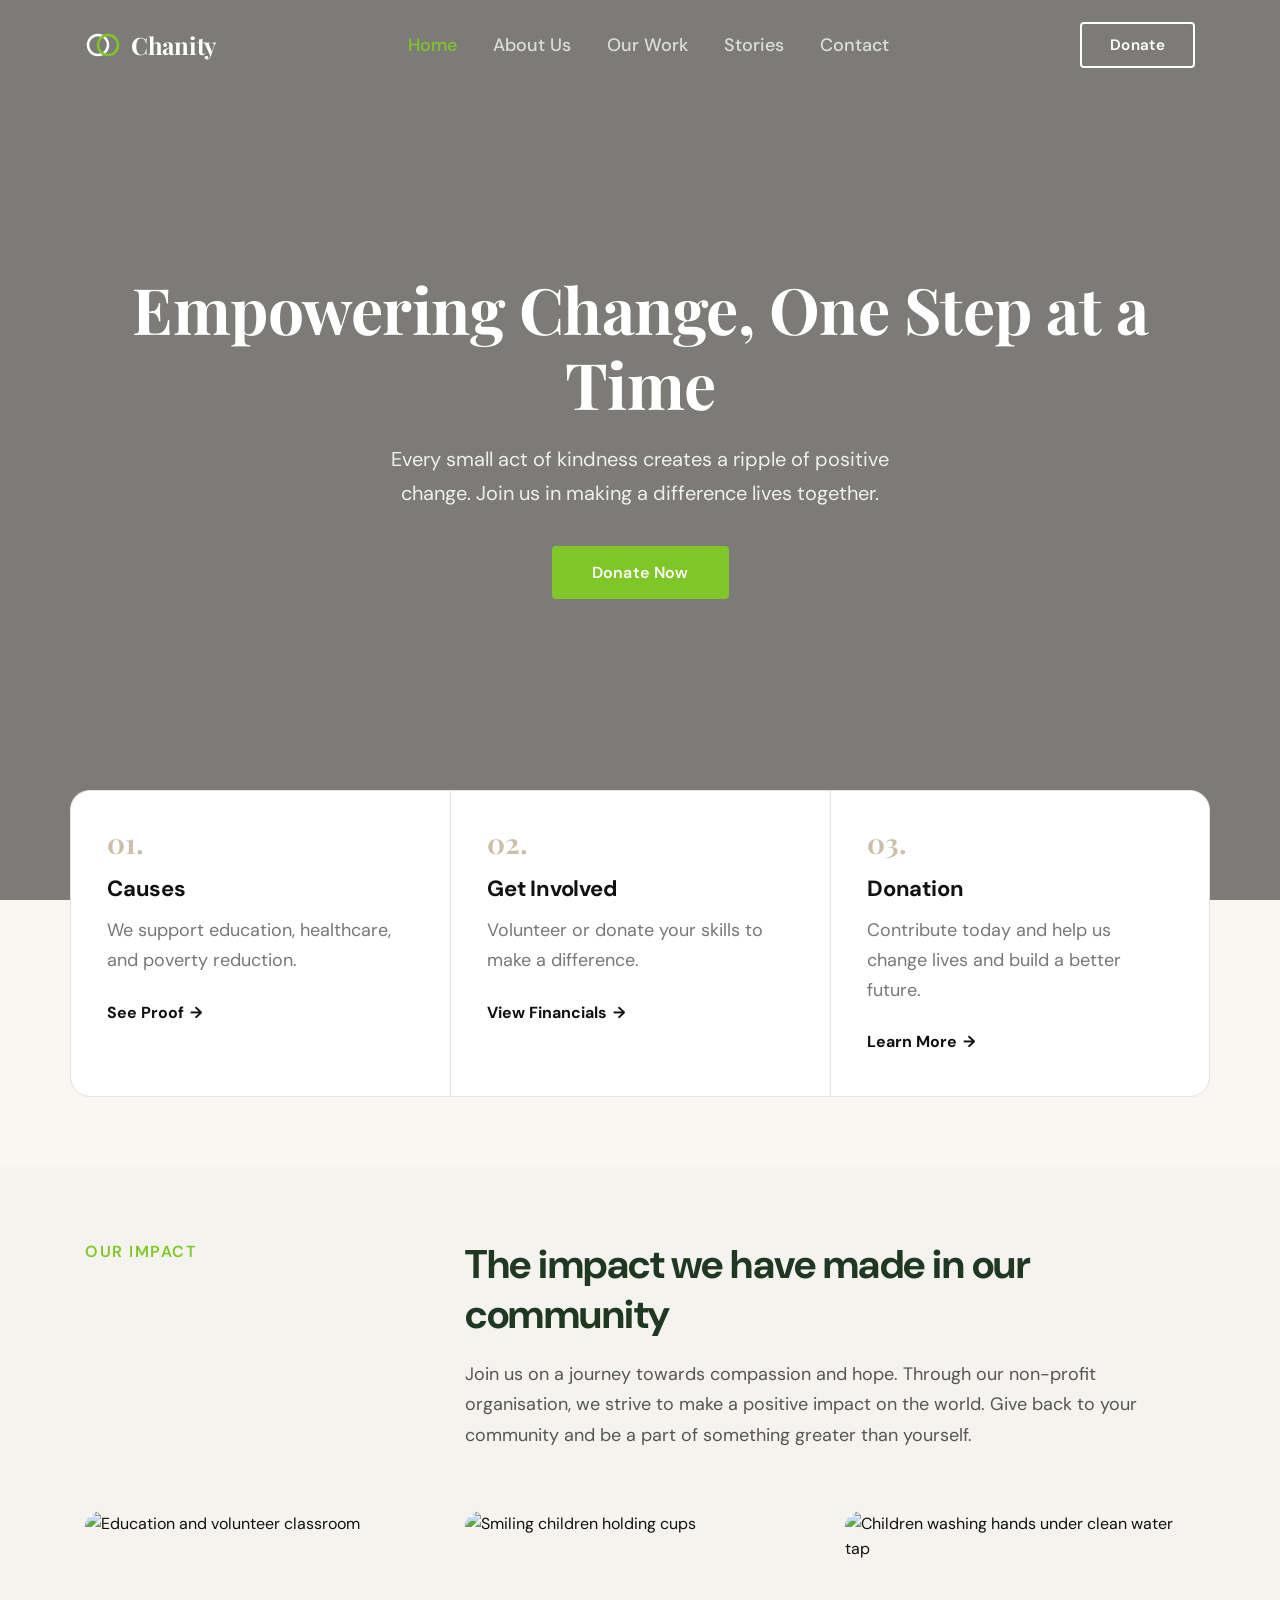
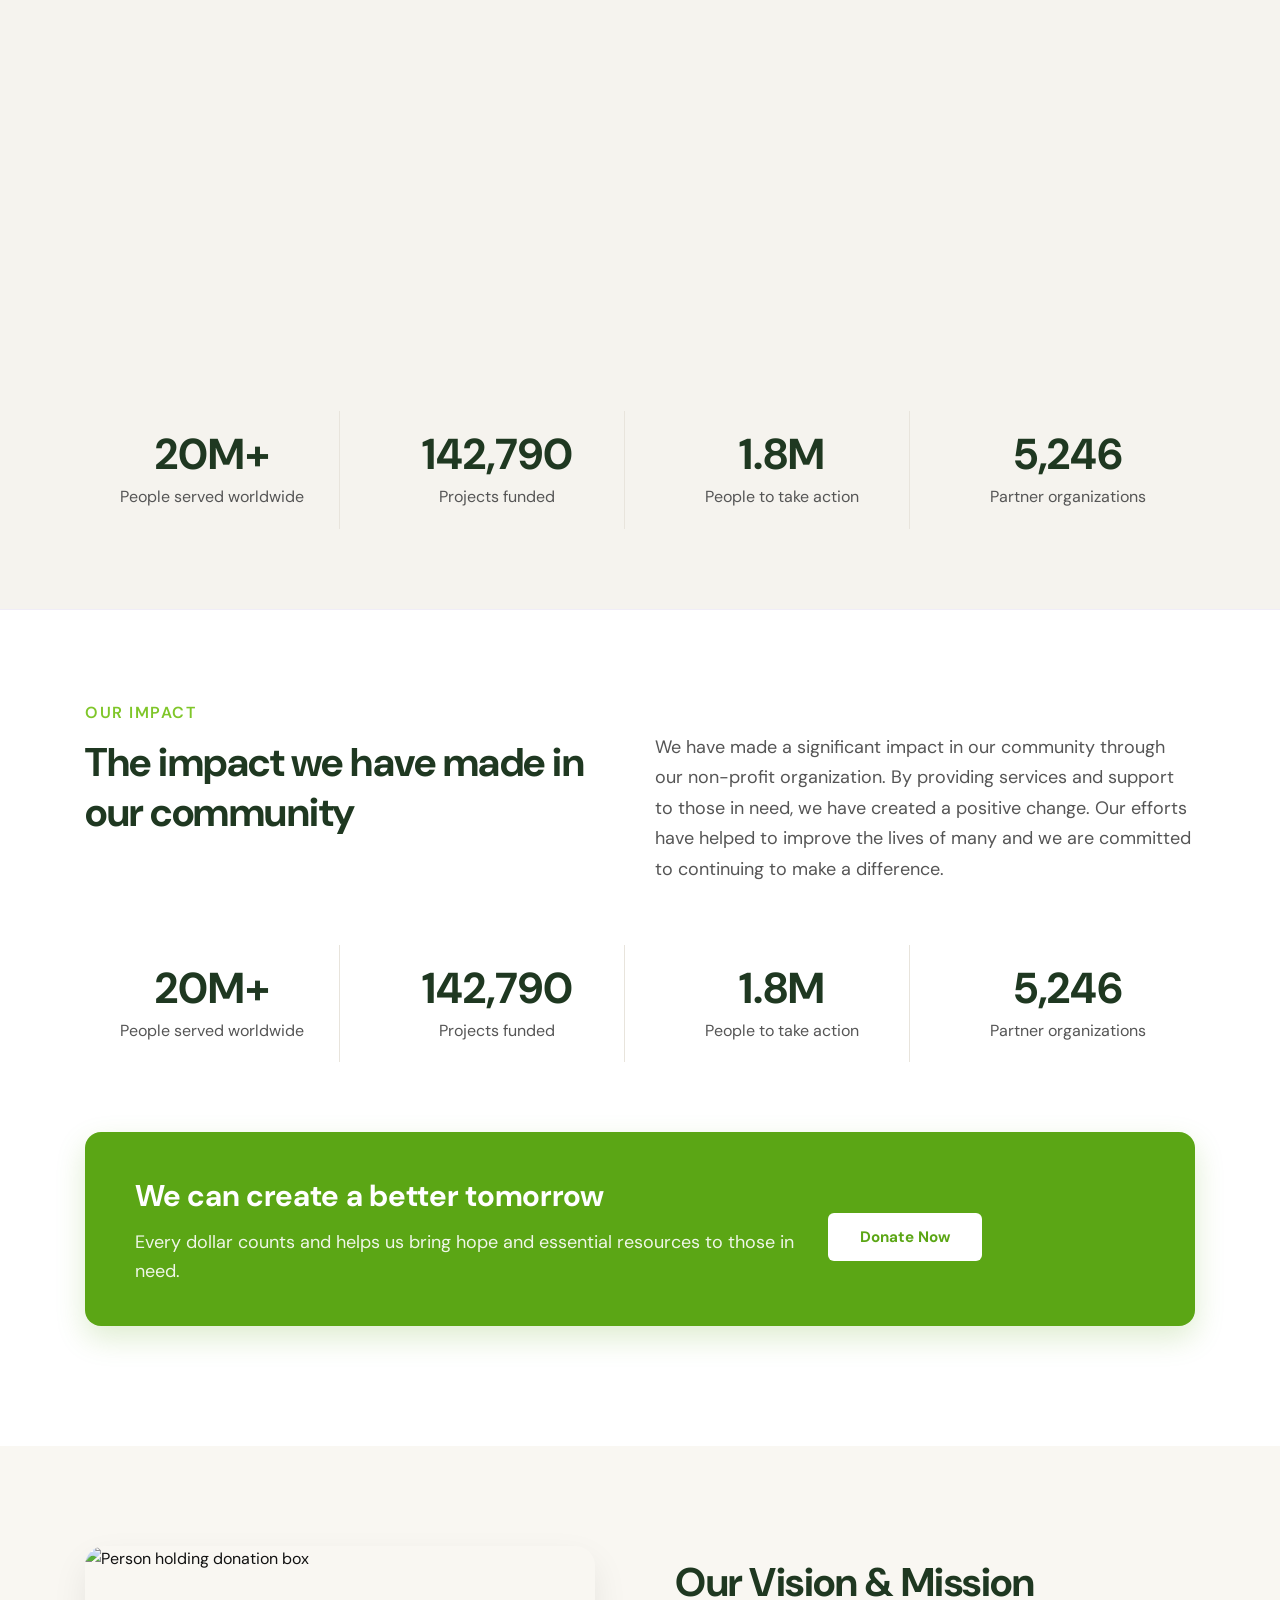
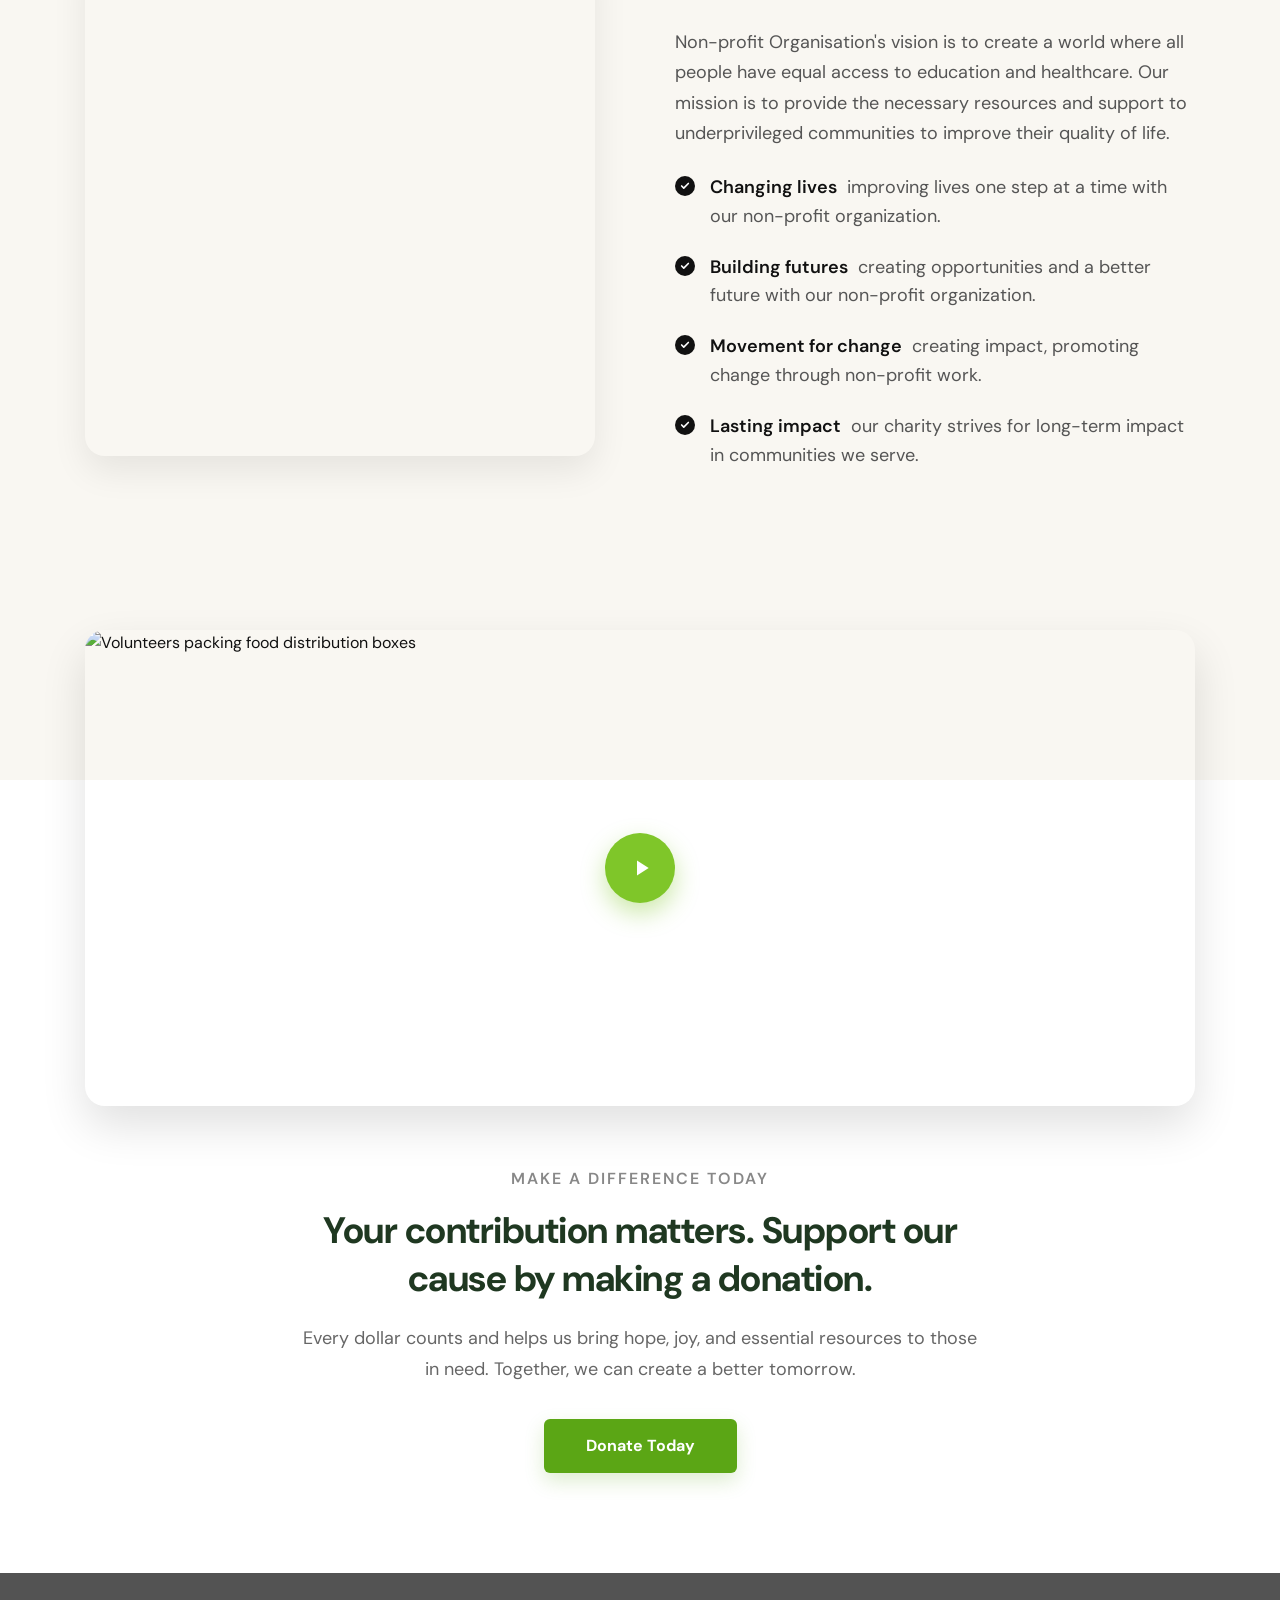
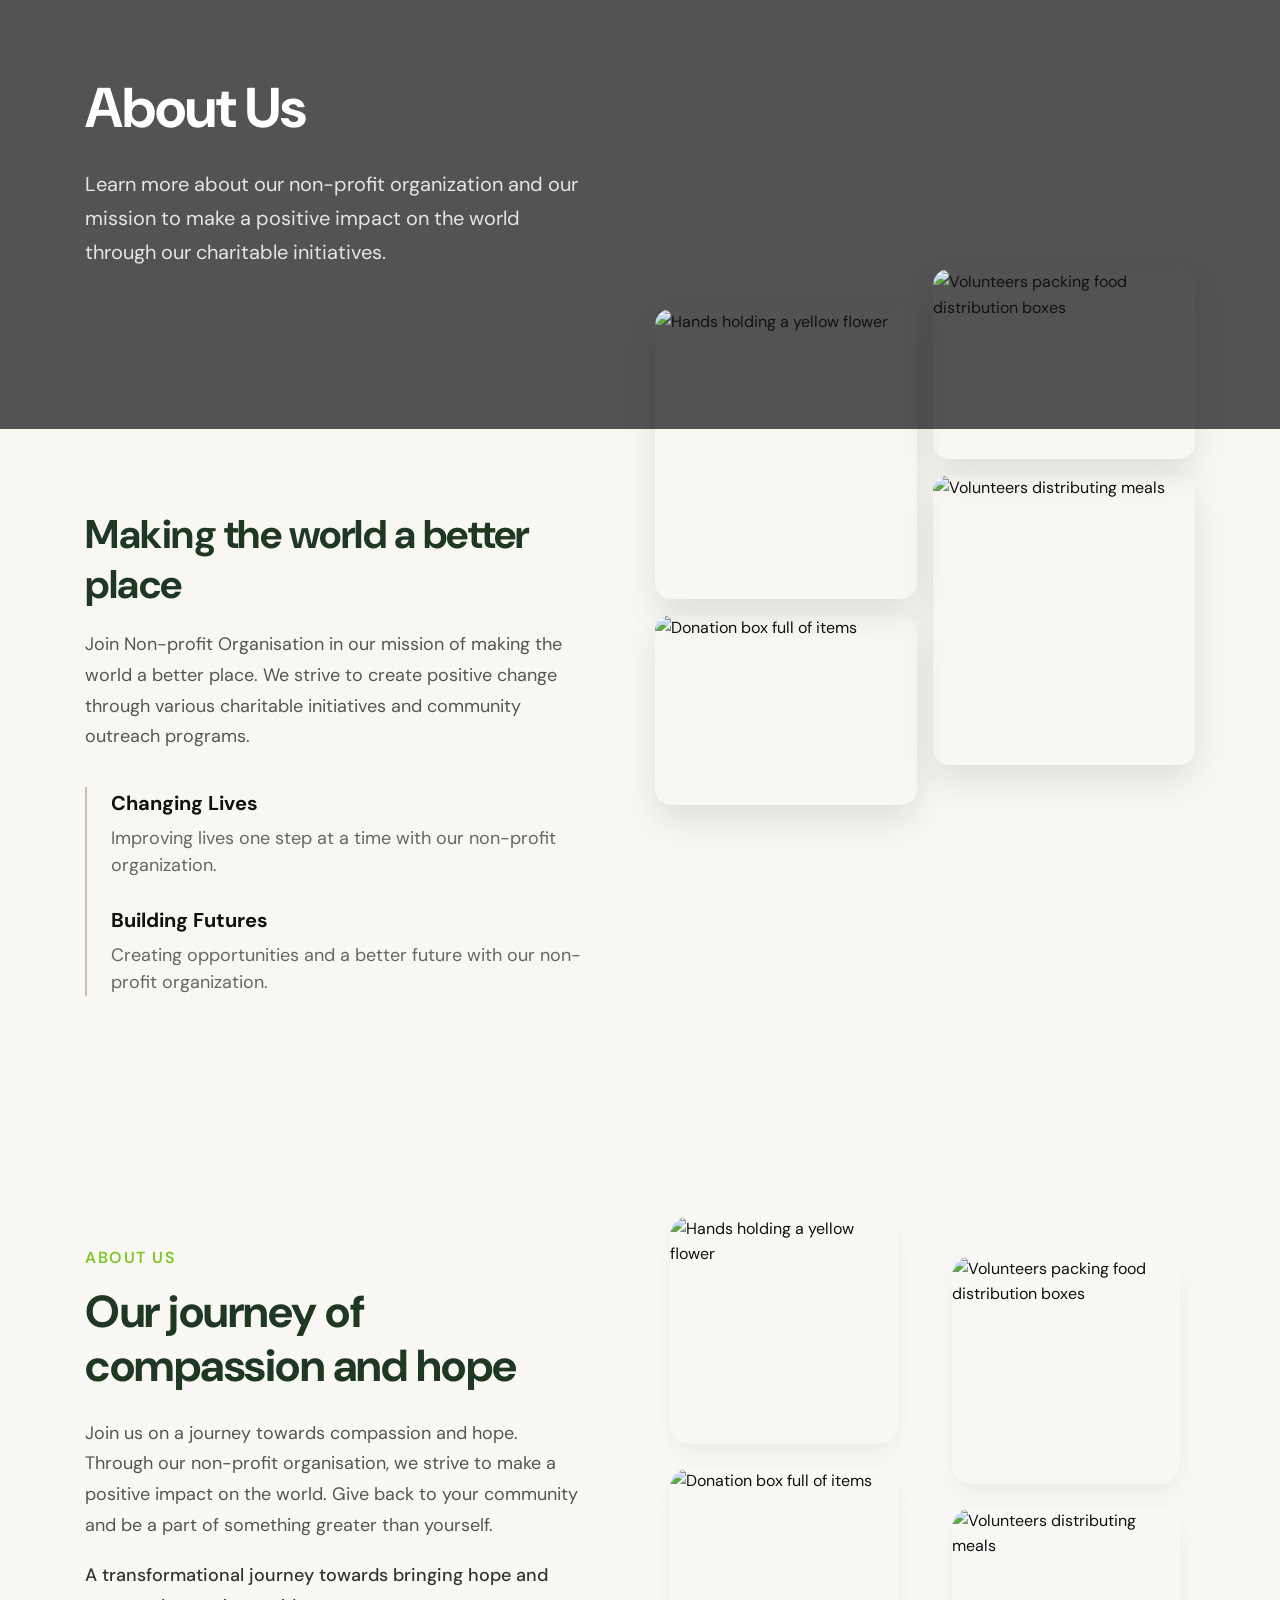
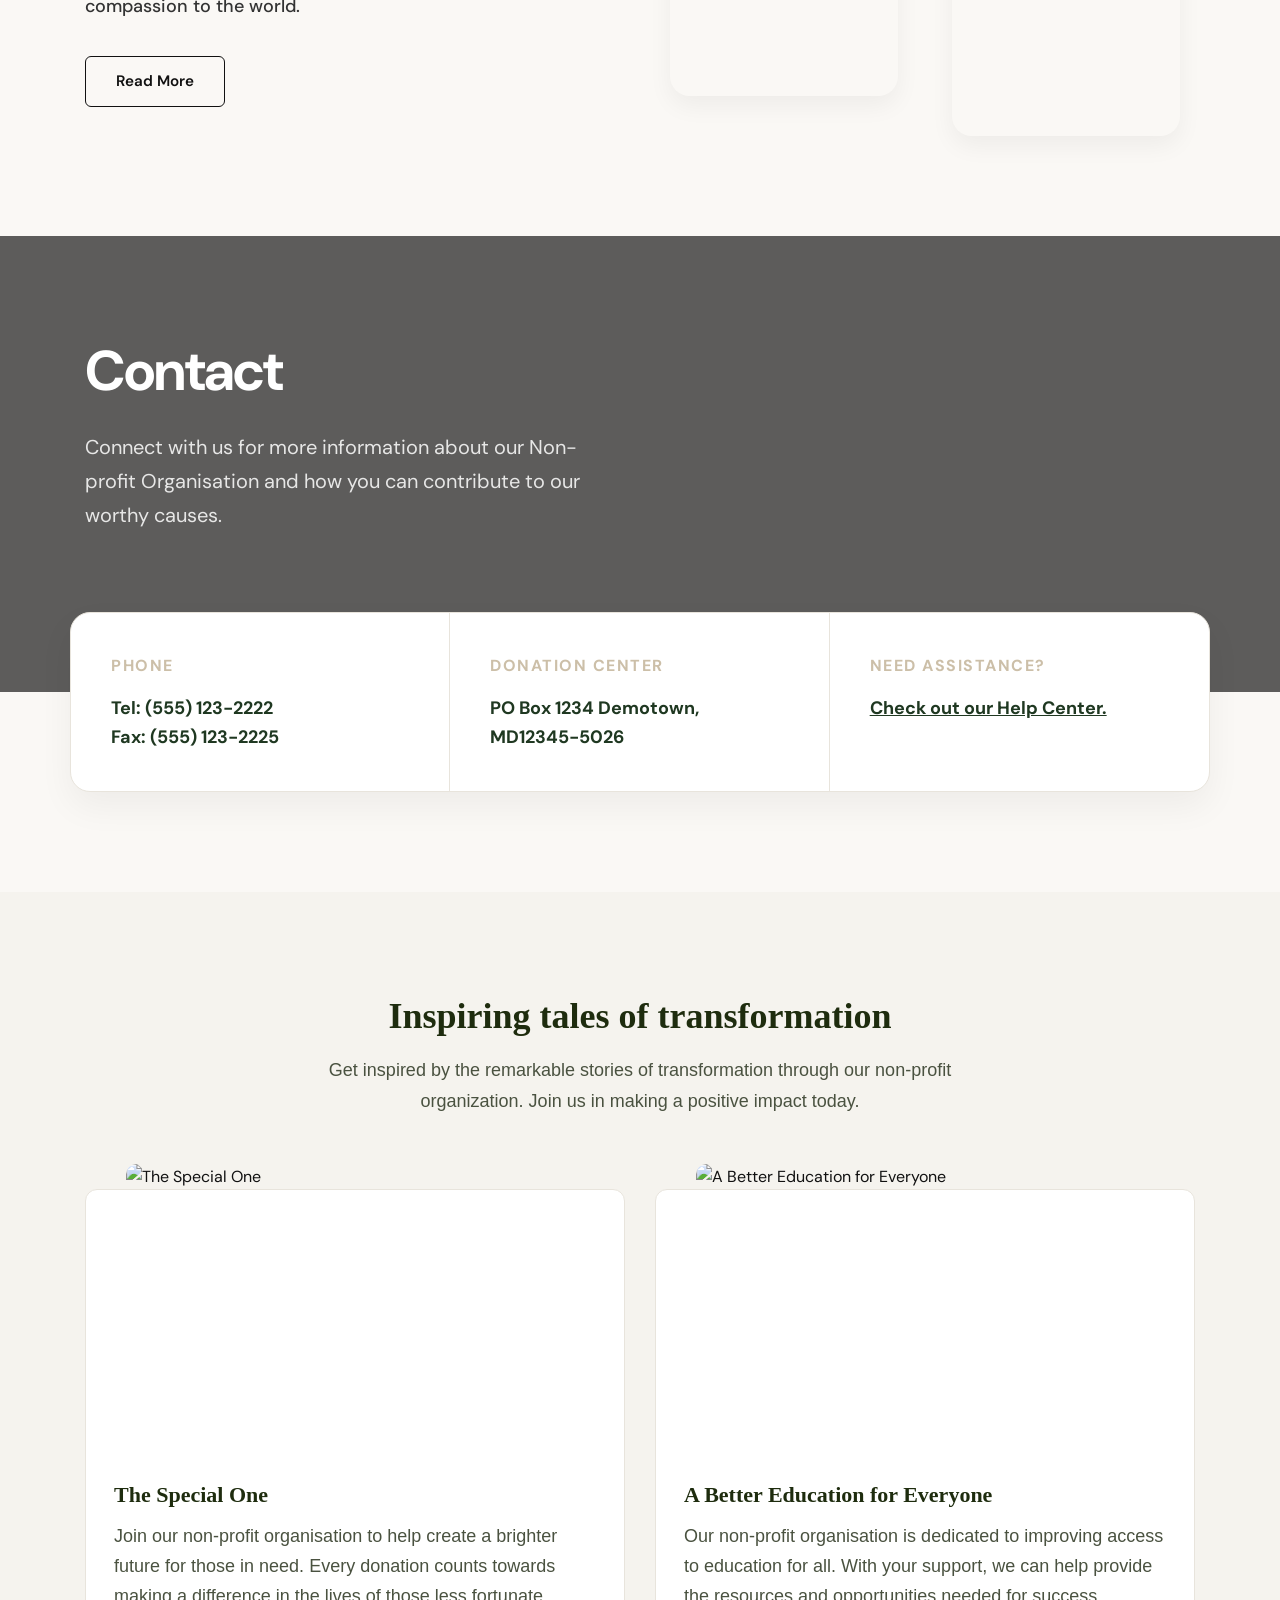
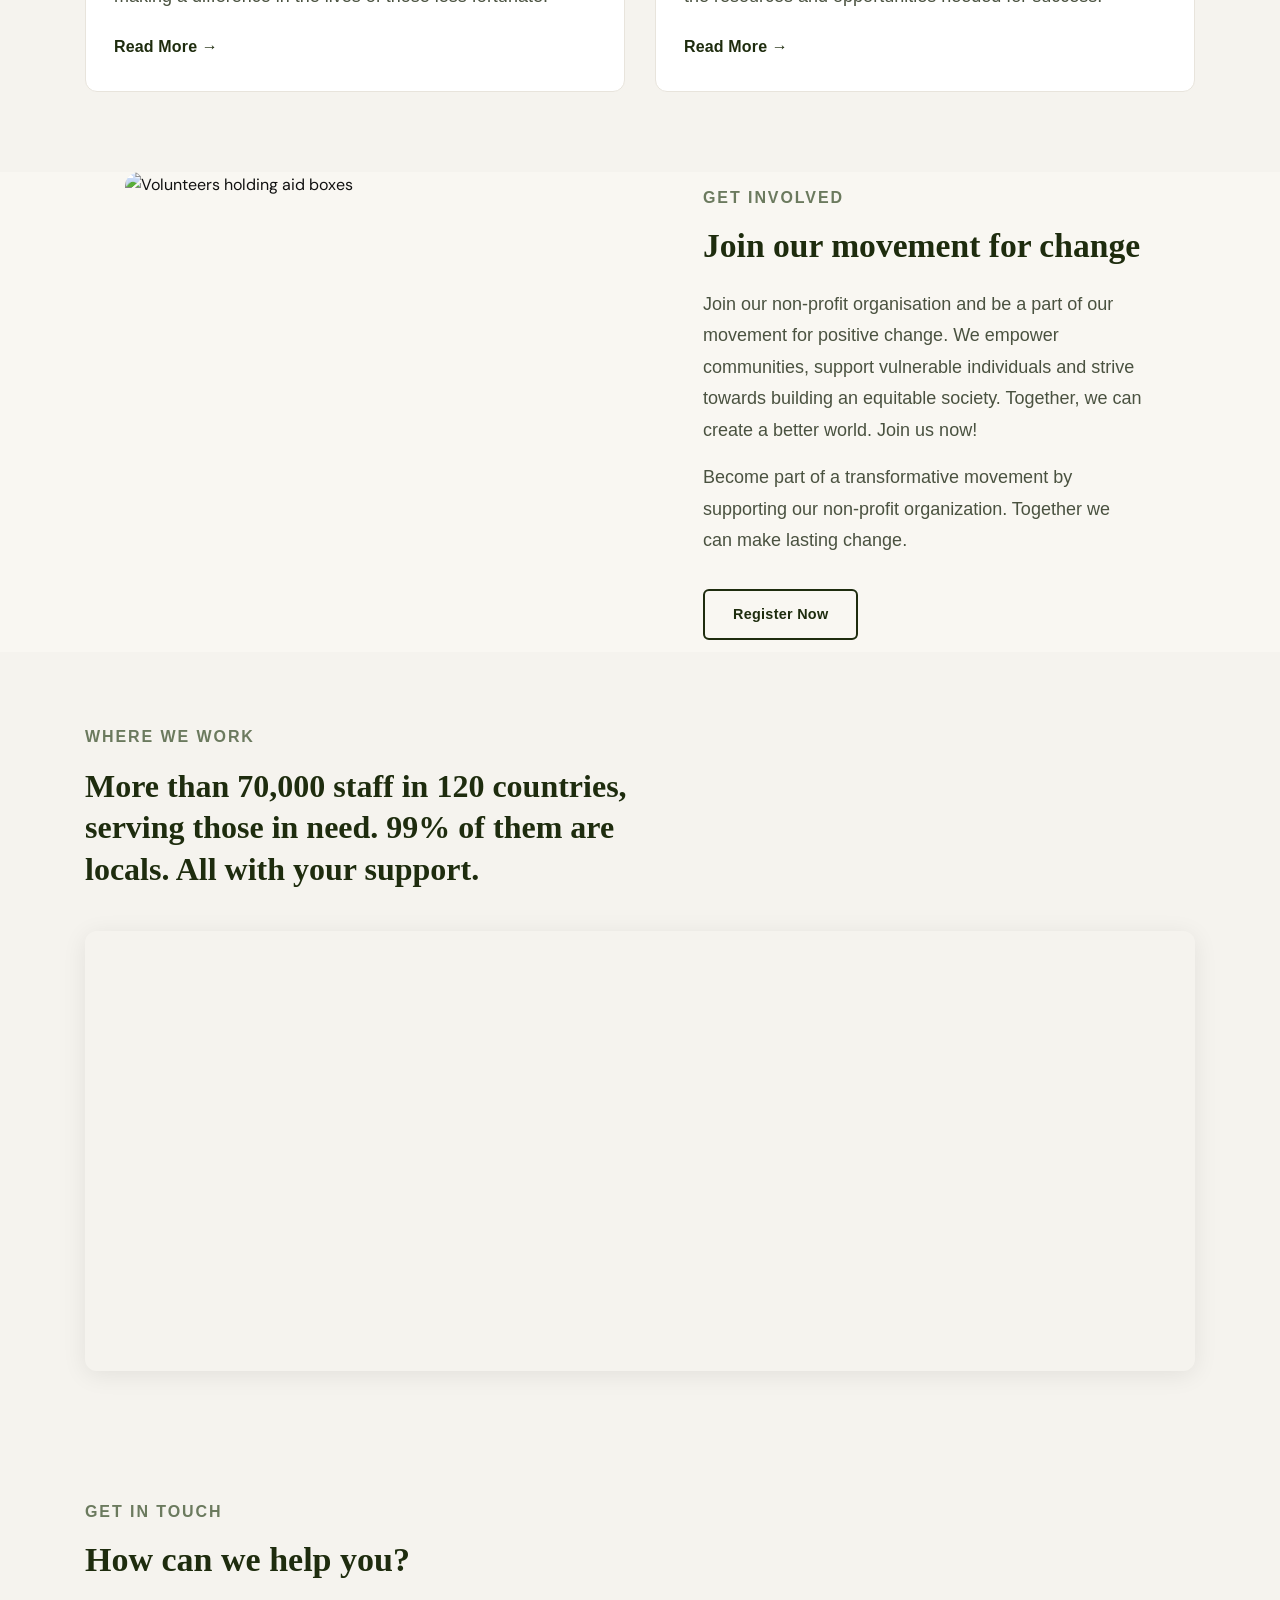
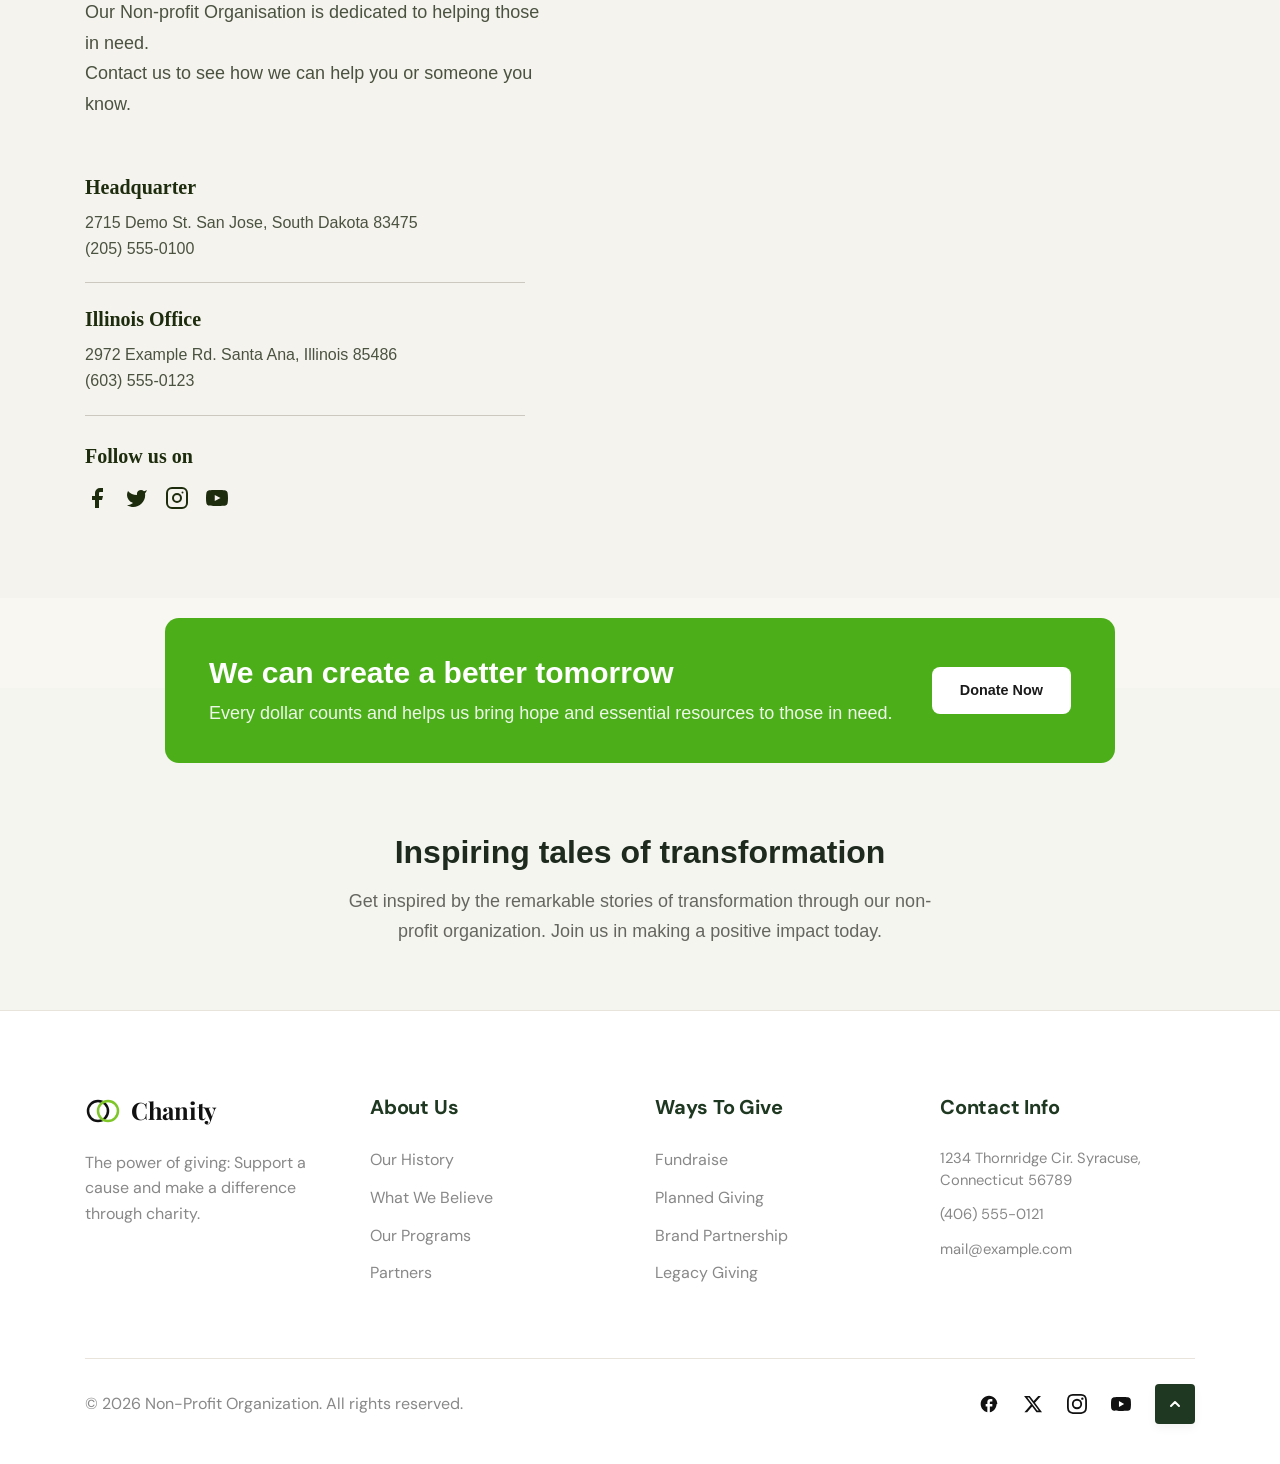
==== commit f0cd5f03: "added font size" ====
--- a/index.html
+++ b/index.html
@@ -141,6 +141,12 @@
             }
         }
 
+        @media (max-width:768px) {
+            .mb-sm-20 {
+                margin-bottom: 20px !important;
+            }
+        }
+
         /* Flex utilities */
         .d-flex {
             display: flex !important;
@@ -291,7 +297,7 @@
         }
 
         .navbar-nav .nav-link {
-            font-size: 0.95rem;
+            font-size: 18px;
             font-weight: 500;
             color: var(--nav-link);
             transition: color 0.2s;
@@ -347,7 +353,7 @@
         }
 
         .hero-subtitle {
-            font-size: 1.05rem;
+            font-size: 20px;
             color: rgba(255, 255, 255, 0.88);
             max-width: 520px;
             margin: 0 auto 36px;
@@ -383,6 +389,12 @@
             z-index: 2;
         }
 
+        @media (max-width: 767px) {
+            .section-2 {
+                padding: 0 0 30px;
+            }
+        }
+
         /* Cards row floats up, overlapping the hero bottom */
         .cards-row-wrapper {
             margin-top: -110px;
@@ -440,7 +452,7 @@
         }
 
         .card-title {
-            font-size: 1.15rem;
+            font-size: 22px;
             font-weight: 700;
             color: var(--black);
             margin: 0 0 10px;
@@ -448,14 +460,14 @@
         }
 
         .card-text {
-            font-size: 0.92rem;
+            font-size: 18px;
             color: #777;
             margin: 0 0 24px;
             line-height: 1.65;
         }
 
         .card-link {
-            font-size: 0.92rem;
+            font-size: 16px;
             font-weight: 700;
             color: var(--black);
             display: inline-flex;
@@ -557,7 +569,7 @@
         }
 
         .section-tag {
-            font-size: 0.85rem;
+            font-size: 16px;
             font-weight: 600;
             color: var(--green);
             text-transform: uppercase;
@@ -578,7 +590,7 @@
         }
 
         .section-desc {
-            font-size: 0.95rem;
+            font-size: 18px;
             color: #555555;
             line-height: 1.7;
             margin: 0;
@@ -605,7 +617,7 @@
         }
 
         .stat-label {
-            font-size: 0.85rem;
+            font-size: 16px;
             color: #555555;
             margin: 0;
             line-height: 1.4;
@@ -683,7 +695,7 @@
         }
 
         .cta-title {
-            font-size: clamp(1.4rem, 2.5vw, 1.85rem);
+            font-size: clamp(1.4rem, 2.5vw, 30px);
             font-weight: 700;
             margin-top: 0;
             margin-bottom: 8px;
@@ -691,7 +703,7 @@
         }
 
         .cta-desc {
-            font-size: 0.95rem;
+            font-size: 18px;
             color: rgba(255, 255, 255, 0.9);
             margin: 0;
         }
@@ -795,7 +807,7 @@
 
         .vision-text {
             margin: 0;
-            font-size: 0.92rem;
+            font-size: 18px;
             line-height: 1.6;
             color: #555555;
         }
@@ -912,7 +924,7 @@
         }
 
         .cta-tag {
-            font-size: 0.85rem;
+            font-size: 16px;
             font-weight: 600;
             color: var(--gray-text);
             text-transform: uppercase;
@@ -933,7 +945,7 @@
         }
 
         .cta-paragraph {
-            font-size: 0.95rem;
+            font-size: 18px;
             color: #666666;
             line-height: 1.7;
             margin: 0 0 35px;
@@ -1005,7 +1017,7 @@
         }
 
         .about-banner-desc {
-            font-size: 1rem;
+            font-size: 20px;
             color: rgba(255, 255, 255, 0.85);
             line-height: 1.7;
             max-width: 500px;
@@ -1026,6 +1038,10 @@
         @media (max-width: 767px) {
             .about-text-wrapper {
                 padding-right: 0;
+            }
+
+            .about-content-area {
+                padding-bottom: 20px;
             }
         }
 
@@ -1046,7 +1062,7 @@
         }
 
         .feature-title {
-            font-size: 1.05rem;
+            font-size: 20px;
             font-weight: 700;
             color: var(--black);
             margin-top: 0;
@@ -1054,7 +1070,7 @@
         }
 
         .feature-text {
-            font-size: 0.9rem;
+            font-size: 18px;
             color: #666666;
             margin: 0;
             line-height: 1.5;
@@ -1140,6 +1156,997 @@
         .col-6 {
             width: 50%;
             flex: 0 0 auto;
+        }
+
+        html {
+            scroll-behavior: smooth;
+        }
+
+        /* =====================
+           SECTION 8 SPECIFIC (FOOTER)
+        ===================== */
+        .section-8 {
+            background: var(--white);
+            border-top: 1px solid var(--card-border);
+            padding: 80px 0 40px;
+            color: var(--gray-text);
+            font-size: 0.92rem;
+        }
+
+        .section-8 .navbar-brand {
+            color: var(--black);
+            margin-bottom: 20px;
+            display: inline-flex;
+        }
+
+        .section-8 .brand-icon circle:first-child {
+            stroke: var(--black);
+        }
+
+        .footer-desc {
+            font-size: 16px;
+            color: var(--gray-text);
+            line-height: 1.6;
+            margin: 0;
+            max-width: 260px;
+        }
+
+        .footer-heading {
+            font-size: 20px;
+            font-weight: 700;
+            color: #1F3821;
+            /* forest green color */
+            margin-top: 0;
+            margin-bottom: 24px;
+            letter-spacing: -0.2px;
+        }
+
+        .footer-links {
+            list-style: none;
+            padding: 0;
+            margin: 0;
+        }
+
+        .footer-links li {
+            margin-bottom: 12px;
+        }
+
+        .footer-links a {
+            color: var(--gray-text);
+            transition: color 0.2s;
+            font-size: 16px;
+        }
+
+        .footer-links a:hover {
+            color: var(--green);
+        }
+
+        .contact-list {
+            list-style: none;
+            padding: 0;
+            margin: 0;
+        }
+
+        .contact-list li {
+            margin-bottom: 12px;
+            line-height: 1.5;
+            color: var(--gray-text);
+        }
+
+        .contact-list a {
+            color: var(--gray-text);
+            transition: color 0.2s;
+        }
+
+        .contact-list a:hover {
+            color: var(--green);
+        }
+
+        .footer-divider {
+            border: 0;
+            height: 1px;
+            background: var(--card-border);
+            margin: 60px 0 25px;
+        }
+
+        .footer-bottom {
+            display: flex;
+            justify-content: space-between;
+            align-items: center;
+            flex-wrap: wrap;
+            gap: 20px;
+        }
+
+        .copyright-text {
+            margin: 0;
+            font-size: 0.88rem;
+            color: var(--gray-text);
+            font-size: 16px;
+        }
+
+        .social-links {
+            display: flex;
+            align-items: center;
+            gap: 24px;
+        }
+
+        .social-link {
+            color: var(--black);
+            transition: color 0.2s, transform 0.2s;
+            display: inline-flex;
+            align-items: center;
+            justify-content: center;
+        }
+
+        .social-link:hover {
+            color: var(--green);
+            transform: translateY(-2px);
+        }
+
+        .back-to-top {
+            width: 40px;
+            height: 40px;
+            background: #1F3821;
+            display: flex;
+            align-items: center;
+            justify-content: center;
+            color: var(--white);
+            border-radius: 4px;
+            transition: background-color 0.2s, transform 0.2s;
+            box-shadow: 0 4px 10px rgba(0, 0, 0, 0.05);
+            flex-shrink: 0;
+        }
+
+        .back-to-top:hover {
+            background: var(--green);
+            transform: translateY(-3px);
+        }
+
+        @media (max-width: 767px) {
+            .section-8 {
+                padding: 60px 0 30px;
+                text-align: left;
+            }
+
+            .footer-col {
+                margin-bottom: 40px;
+            }
+
+            .footer-col:last-child {
+                margin-bottom: 0;
+            }
+
+            .footer-divider {
+                margin: 40px 0 20px;
+            }
+
+            .footer-bottom {
+                flex-direction: column;
+                align-items: flex-start;
+                gap: 15px;
+            }
+
+            .social-links {
+                width: 100%;
+                justify-content: flex-start;
+            }
+
+            .back-to-top {
+                margin-top: 10px;
+                align-self: flex-end;
+            }
+        }
+
+
+        /* =========================
+   SECTION 1 — INTRO HEADER
+========================= */
+        .section-11 {
+            background-color: #f5f3ee;
+            padding: 72px 15px 40px;
+        }
+
+        .section-11__title {
+            font-family: Georgia, "Times New Roman", serif;
+            font-size: 2.25rem;
+            font-weight: 700;
+            color: #1e2c0e;
+            margin-bottom: 1rem;
+            line-height: 1.25;
+        }
+
+        .section-11__subtitle {
+            font-family: Arial, sans-serif;
+            font-size: 18px;
+            color: #4a5240;
+            max-width: 710px;
+            margin: 0 auto;
+            line-height: 1.7;
+        }
+
+        /* =========================
+   SECTION 2 — STORY CARDS
+========================= */
+        .section-12 {
+            background-color: #f5f3ee;
+            padding: 32px 15px 80px;
+        }
+
+        /* Card wrapper */
+        .story-card {
+            background: #ffffff;
+            border-radius: 12px;
+            overflow: visible;
+            border: 1px solid #e8e4dc;
+            height: 100%;
+            display: flex;
+            flex-direction: column;
+            transition: box-shadow 0.25s ease, transform 0.25s ease;
+        }
+
+        .story-card:hover {
+            box-shadow: 0 8px 28px rgba(0, 0, 0, 0.10);
+            transform: translateY(-3px);
+        }
+
+        /* Image block — overflows card top edge for the "lifted" look */
+        .story-card__img-wrap {
+            width: 85%;
+            margin: -1px auto 0;
+            border-radius: 10px 10px 0 0;
+            overflow: hidden;
+            flex-shrink: 0;
+            position: relative;
+            top: -25px;
+        }
+
+        .story-card__img {
+            width: 100%;
+            height: 260px;
+            object-fit: cover;
+            display: block;
+            border-radius: 10px 10px 0 0;
+        }
+
+        /* Text body */
+        .story-card__body {
+            padding: 28px 28px 32px;
+            /* padding-top: 0; */
+            display: flex;
+            flex-direction: column;
+            flex: 1;
+        }
+
+        .story-card__title {
+            font-family: Georgia, "Times New Roman", serif;
+            font-size: 22px;
+            font-weight: 700;
+            color: #1e2c0e;
+            margin: 0 0 0.65rem;
+        }
+
+        .story-card__text {
+            font-family: Arial, sans-serif;
+            font-size: 18px;
+            color: #4a5240;
+            line-height: 1.65;
+            margin: 0 0 1.4rem;
+            flex: 1;
+        }
+
+        .story-card__link {
+            display: inline-block;
+            font-family: Arial, sans-serif;
+            font-size: 16px;
+            font-weight: 700;
+            color: #1e2c0e;
+            text-decoration: none;
+            letter-spacing: 0.01em;
+            transition: color 0.2s ease, letter-spacing 0.2s ease;
+        }
+
+        .story-card__link:hover {
+            color: #4a7c1f;
+            letter-spacing: 0.04em;
+        }
+
+        /* =========================
+   RESPONSIVE — Mobile
+========================= */
+        @media (max-width: 767px) {
+            .section-11 {
+                padding: 10px 15px 28px;
+            }
+
+            .section-11__title {
+                font-size: 1.65rem;
+            }
+
+            .section-12 {
+                padding: 20px 15px 48px;
+            }
+
+            .col-6 {
+                width: 100%;
+            }
+
+            .story-card {
+                margin-bottom: 24px;
+            }
+
+            .story-card__img-wrap {
+                width: 100%;
+                border-radius: 0;
+            }
+
+            .story-card__img {
+                height: 220px;
+                border-radius: 14px 14px 0 0;
+            }
+
+            .second-story-card {
+                padding-top: 60px;
+            }
+        }
+
+
+        /* =========================
+   SECTION 13 — GET INVOLVED / MOVEMENT
+========================= */
+        .section-3 {
+            background-color: #f5f3ee;
+            padding: 72px 15px 80px;
+        }
+
+        /* ---- Image column ---- */
+        .movement__img-wrap {
+            border-radius: 14px;
+            overflow: hidden;
+            max-width: 460px;
+            margin: 0 auto;
+        }
+
+        .movement__img {
+            width: 100%;
+            height: 480px;
+            object-fit: cover;
+            display: block;
+            border-radius: 14px;
+        }
+
+        /* ---- Content column ---- */
+        .movement__content {
+            padding-left: 48px;
+            display: flex;
+            flex-direction: column;
+            justify-content: center;
+        }
+
+        .movement__eyebrow {
+            display: block;
+            font-family: Arial, sans-serif;
+            font-size: 16px;
+            font-weight: 700;
+            letter-spacing: 0.12em;
+            color: #6b7a5e;
+            text-transform: uppercase;
+            margin-bottom: 1rem;
+        }
+
+        .movement__title {
+            font-family: Georgia, "Times New Roman", serif;
+            font-size: 2.1rem;
+            font-weight: 700;
+            color: #1e2c0e;
+            line-height: 1.2;
+            margin: 0 0 1.4rem;
+        }
+
+        .movement__text {
+            font-family: Arial, sans-serif;
+            font-size: 18px;
+            color: #4a5240;
+            line-height: 1.75;
+            margin: 0 0 1rem;
+            max-width: 440px;
+        }
+
+        .movement__text:last-of-type {
+            margin-bottom: 2rem;
+        }
+
+        /* Register Now button */
+        .movement__btn {
+            display: inline-block;
+            font-family: Arial, sans-serif;
+            font-size: 0.9rem;
+            font-weight: 700;
+            color: #1e2c0e;
+            background: transparent;
+            border: 2px solid #1e2c0e;
+            border-radius: 6px;
+            padding: 12px 28px;
+            text-decoration: none;
+            letter-spacing: 0.02em;
+            transition: background 0.25s ease, color 0.25s ease;
+            align-self: flex-start;
+        }
+
+        .movement__btn:hover {
+            background: #1e2c0e;
+            color: #f5f3ee;
+        }
+
+        @media (max-width: 767px) {
+            .section-3 {
+                padding-top: 40px;
+            }
+        }
+
+        /* =========================
+   SECTION 13 — Responsive
+========================= */
+        @media (max-width: 767px) {
+            .section-13 {
+                padding: 48px 15px 56px;
+            }
+
+            .movement__content {
+                padding-left: 0;
+                padding-top: 32px;
+            }
+
+            .movement__img {
+                height: 300px;
+            }
+
+            .movement__title {
+                font-size: 1.65rem;
+            }
+        }
+
+
+        /* =========================
+   SECTION 14 — WHERE WE WORK
+========================= */
+        .section-14 {
+            background-color: #f5f3ee;
+            padding: 72px 15px 64px;
+        }
+
+        .where__eyebrow {
+            display: block;
+            font-family: Arial, sans-serif;
+            font-size: 16px;
+            font-weight: 700;
+            letter-spacing: 0.12em;
+            color: #6b7a5e;
+            text-transform: uppercase;
+            margin-bottom: 1rem;
+        }
+
+        .where__title {
+            font-family: Georgia, "Times New Roman", serif;
+            font-size: 2rem;
+            font-weight: 700;
+            color: #1e2c0e;
+            line-height: 1.3;
+            margin: 0 0 2.5rem;
+            max-width: 780px;
+        }
+
+        .where__map-wrap {
+            width: 100%;
+            border-radius: 12px;
+            overflow: hidden;
+            box-shadow: 0 4px 24px rgba(0, 0, 0, 0.08);
+        }
+
+        .where__map {
+            width: 100%;
+            height: 440px;
+            border: 0;
+            display: block;
+        }
+
+        /* =========================
+   SECTION 14 — Responsive
+========================= */
+        @media (max-width: 767px) {
+            .section-14 {
+                padding: 48px 15px 40px;
+            }
+
+            .where__title {
+                font-size: 1.5rem;
+            }
+
+            .where__map {
+                height: 280px;
+            }
+        }
+
+
+        /* =========================
+   SECTION 15 — GET IN TOUCH / CONTACT
+========================= */
+        .section-15 {
+            background-color: #f5f3ee;
+            padding: 64px 15px 88px;
+        }
+
+        .contact__eyebrow {
+            display: block;
+            font-family: Arial, sans-serif;
+            font-size: 16px;
+            font-weight: 700;
+            letter-spacing: 0.12em;
+            color: #6b7a5e;
+            text-transform: uppercase;
+            margin-bottom: 1rem;
+        }
+
+        .contact__title {
+            font-family: Georgia, "Times New Roman", serif;
+            font-size: 34px;
+            font-weight: 700;
+            color: #1e2c0e;
+            line-height: 1.2;
+            margin: 0 0 1rem;
+        }
+
+        .contact__intro {
+            font-family: Arial, sans-serif;
+            font-size: 18px;
+            color: #4a5240;
+            line-height: 1.7;
+            margin: 0 0 2rem;
+            max-width: 460px;
+        }
+
+        /* Office blocks */
+        .contact__office {
+            padding: 1.25rem 0;
+        }
+
+        .contact__office-name {
+            font-family: Georgia, "Times New Roman", serif;
+            font-size: 20px;
+            font-weight: 700;
+            color: #1e2c0e;
+            margin: 0 0 0.4rem;
+        }
+
+        .contact__office-detail {
+            font-family: Arial, sans-serif;
+            font-size: 16px;
+            color: #4a5240;
+            margin: 0;
+            line-height: 1.65;
+        }
+
+        /* Divider */
+        .contact__divider {
+            border: none;
+            border-top: 1px solid #ccc8bf;
+            margin: 0;
+            max-width: 440px;
+        }
+
+        /* Social */
+        .contact__social {
+            padding-top: 1.5rem;
+        }
+
+        .contact__social-label {
+            font-family: Georgia, "Times New Roman", serif;
+            font-size: 20px;
+            font-weight: 700;
+            color: #1e2c0e;
+            margin: 0 0 0.9rem;
+        }
+
+        .contact__social-icons {
+            align-items: center;
+        }
+
+        .contact__social-link {
+            display: inline-flex;
+            align-items: center;
+            justify-content: center;
+            color: #1e2c0e;
+            text-decoration: none;
+            transition: color 0.2s ease, transform 0.2s ease;
+        }
+
+        .contact__social-link:hover {
+            color: #4a7c1f;
+            transform: translateY(-2px);
+        }
+
+        /* =========================
+   SECTION 15 — Responsive
+========================= */
+        @media (max-width: 767px) {
+            .section-15 {
+                padding: 48px 15px 64px;
+            }
+
+            .contact__title {
+                font-size: 1.7rem;
+            }
+
+            .contact__divider {
+                max-width: 100%;
+            }
+
+            .col-6 {
+                width: 100%;
+            }
+        }
+
+
+        /* ===== Section 16 ===== */
+        .section-16 {
+            background-color: #f5f5ef;
+            padding: 0px 0 64px;
+            font-family: 'Segoe UI', sans-serif;
+            margin-top: 90px;
+        }
+
+        /* CTA Banner */
+        .section-16__cta-banner {
+            background-color: #4caf1a;
+            border-radius: 14px;
+            padding: 36px 44px;
+            display: flex;
+            align-items: center;
+            justify-content: space-between;
+            gap: 24px;
+            flex-wrap: wrap;
+            max-width: 950px;
+            margin: 0 auto;
+        }
+
+        .section-16__cta-content {
+            flex: 1;
+            min-width: 0;
+        }
+
+        .section-16__cta-title {
+            font-size: 30px;
+            font-weight: 700;
+            color: #ffffff;
+            margin: 0 0 8px;
+            line-height: 1.25;
+        }
+
+        .section-16__cta-desc {
+            font-size: 18px;
+            color: rgba(255, 255, 255, 0.9);
+            margin: 0;
+            line-height: 1.5;
+        }
+
+        .section-16__cta-action {
+            flex-shrink: 0;
+        }
+
+        .section-16__donate-btn {
+            display: inline-block;
+            background-color: #ffffff;
+            color: #1a1a1a;
+            font-size: 0.9rem;
+            font-weight: 700;
+            padding: 12px 28px;
+            border-radius: 8px;
+            text-decoration: none;
+            white-space: nowrap;
+            transition: background-color 0.2s ease, color 0.2s ease;
+        }
+
+        .section-16__donate-btn:hover {
+            background-color: #f0f0f0;
+            color: #1a1a1a;
+            text-decoration: none;
+        }
+
+        /* Heading Block */
+        .section-16__heading-wrap {
+            text-align: center;
+            /* padding-top: 64px; */
+            max-width: 600px;
+            margin: 0 auto;
+        }
+
+        .section-16__heading {
+            font-size: 2rem;
+            font-weight: 800;
+            color: #1e2a1e;
+            margin: 0 0 16px;
+            line-height: 1.2;
+        }
+
+        .section-16__subheading {
+            font-size: 18px;
+            color: #666660;
+            margin: 0;
+            line-height: 1.65;
+        }
+
+        .section-16__cta-row {
+            position: relative;
+            top: -70px;
+        }
+
+        /* Responsive */
+        @media (max-width: 576px) {
+            .section-16__cta-banner {
+                flex-direction: column;
+                align-items: flex-start;
+                padding: 28px 24px;
+            }
+
+            .section-16__cta-title {
+                font-size: 1.4rem;
+            }
+
+            .section-16__heading {
+                font-size: 1.6rem;
+            }
+        }
+
+        /* =====================
+           SECTION 9 SPECIFIC (OUR JOURNEY)
+        ===================== */
+        .section-9 {
+            background-color: #faf8f5;
+            padding: 100px 0;
+            color: var(--black);
+        }
+
+        .journey-content {
+            padding-right: 40px;
+        }
+
+        .journey-tag {
+            font-size: 16px;
+            font-weight: 600;
+            color: var(--green);
+            text-transform: uppercase;
+            letter-spacing: 1.5px;
+            display: inline-block;
+            margin-bottom: 16px;
+        }
+
+        .journey-heading {
+            font-size: clamp(2.2rem, 4.5vw, 2.8rem);
+            font-weight: 700;
+            color: #1F3821;
+            /* forest green color */
+            line-height: 1.2;
+            margin-top: 0;
+            margin-bottom: 24px;
+            letter-spacing: -0.5px;
+        }
+
+        .journey-text {
+            font-size: 18px;
+            color: #555555;
+            line-height: 1.7;
+            margin: 0 0 20px;
+        }
+
+        .journey-text.secondary {
+            font-weight: 500;
+            color: #333333;
+            margin-bottom: 35px;
+        }
+
+        .btn-read-more {
+            display: inline-block;
+            padding: 12px 30px;
+            border: 1px solid #111111;
+            border-radius: 6px;
+            font-size: 0.95rem;
+            font-weight: 600;
+            color: #111111;
+            background: transparent;
+            cursor: pointer;
+            transition: background 0.25s, color 0.25s, border-color 0.25s;
+        }
+
+        .btn-read-more:hover {
+            background: #111111;
+            color: var(--white);
+            border-color: #111111;
+        }
+
+        .journey-grid {
+            display: flex;
+            gap: 24px;
+        }
+
+        .journey-col {
+            flex: 1;
+            display: flex;
+            flex-direction: column;
+            gap: 24px;
+        }
+
+        .journey-col.col-right {
+            margin-top: 40px;
+        }
+
+        .journey-img {
+            width: 100%;
+            border-radius: 20px;
+            object-fit: cover;
+            aspect-ratio: 1 / 1;
+            box-shadow: 0 10px 25px rgba(0, 0, 0, 0.05);
+            transition: transform 0.3s ease, box-shadow 0.3s ease;
+        }
+
+        .journey-img:hover {
+            transform: translateY(-5px);
+            box-shadow: 0 15px 30px rgba(0, 0, 0, 0.1);
+        }
+
+        @media (max-width: 767px) {
+            .section-9 {
+                padding: 60px 0;
+            }
+
+            .journey-content {
+                padding-right: 0;
+                margin-bottom: 40px;
+            }
+
+            .journey-grid {
+                gap: 16px;
+            }
+
+            .journey-col {
+                gap: 16px;
+            }
+
+            .journey-col.col-right {
+                margin-top: 0;
+            }
+
+            .journey-img {
+                border-radius: 12px;
+            }
+        }
+
+        /* =====================
+           SECTION 10 SPECIFIC (CONTACT BANNER)
+        ===================== */
+        .section-10 {
+            position: relative;
+            background: #faf8f5;
+        }
+
+        .contact-banner {
+            position: relative;
+            background-image: url('https://images.unsplash.com/photo-1544027993-37dbfe43562a?auto=format&fit=crop&w=1600&q=80');
+            background-size: cover;
+            background-position: center;
+            padding: 90px 0 160px;
+            color: var(--white);
+            text-align: left;
+        }
+
+        .contact-banner::before {
+            content: '';
+            position: absolute;
+            inset: 0;
+            background: rgba(10, 10, 10, 0.65);
+            z-index: 1;
+        }
+
+        .contact-banner>* {
+            position: relative;
+            z-index: 2;
+        }
+
+        .contact-banner-title {
+            font-family: var(--font-body);
+            font-size: clamp(2.5rem, 5vw, 3.5rem);
+            font-weight: 700;
+            margin-top: 0;
+            margin-bottom: 15px;
+            letter-spacing: -1px;
+        }
+
+        .contact-banner-desc {
+            font-size: 20px;
+            color: rgba(255, 255, 255, 0.85);
+            line-height: 1.7;
+            max-width: 500px;
+            margin: 0;
+        }
+
+        .contact-info-area {
+            background: #faf8f5;
+            padding: 0 0 100px;
+        }
+
+        .contact-card-wrapper {
+            margin-top: -80px;
+            position: relative;
+            z-index: 10;
+        }
+
+        .contact-card {
+            background: var(--white);
+            border: 1px solid var(--card-border);
+            border-radius: 20px;
+            box-shadow: 0 15px 35px rgba(0, 0, 0, 0.05);
+            overflow: hidden;
+        }
+
+        .contact-info-col {
+            padding: 40px;
+        }
+
+        /* Border divisions between columns on desktop */
+        @media (min-width: 768px) {
+            .contact-info-col:not(:last-child) {
+                border-right: 1px solid var(--card-border);
+            }
+        }
+
+        @media (max-width: 767px) {
+            .contact-card-wrapper {
+                margin-top: -60px;
+            }
+
+            .contact-info-col {
+                padding: 30px;
+            }
+
+            .contact-info-col:not(:last-child) {
+                border-bottom: 1px solid var(--card-border);
+            }
+
+            .contact-info-area {
+                padding: 0 0 40px;
+            }
+        }
+
+        .contact-info-tag {
+            display: block;
+            font-size: 16px;
+            font-weight: 700;
+            letter-spacing: 1.5px;
+            color: #ccbfa8;
+            text-transform: uppercase;
+            margin-bottom: 15px;
+        }
+
+        .contact-info-text {
+            font-size: 18px;
+            color: #1F3821;
+            margin: 0;
+            line-height: 1.6;
+        }
+
+        .contact-info-text strong {
+            font-weight: 700;
+        }
+
+        .contact-info-text a {
+            color: inherit;
+            transition: color 0.2s;
+        }
+
+        .contact-info-text a:hover {
+            color: var(--green);
+        }
+
+        .contact-help-link {
+            text-decoration: underline;
         }
     </style>
 </head>
@@ -1197,12 +2204,12 @@
                     <div class="col-12">
 
                         <h1 class="hero-title">
-                            Empowering Change, One<br>Step at a Time
+                            Empowering Change, One Step at a Time
                         </h1>
 
                         <p class="hero-subtitle">
-                            Every small act of kindness creates a ripple of positive change.<br>
-                            Join us in making a difference lives together.
+                            Every small act of kindness creates a ripple of positive change. Join us in making a
+                            difference lives together.
                         </p>
 
                         <a href="#" class="btn-donate-green">Donate Now</a>
@@ -1563,7 +2570,7 @@
                         <div class="about-grid-wrapper">
                             <div class="row g-3">
                                 <!-- Left Column of Grid -->
-                                <div class="col-6 about-grid-col-1">
+                                <div class="col-6 about-grid-col-1 mb-sm-20">
                                     <img src="https://ecsiondevstorage.blob.core.windows.net/wedding-storage/D923FF8D-E7A5-4CC5-835C-6B76EC3B28B4.webp"
                                         alt="Hands holding a yellow flower" class="about-grid-img img-tall mb-3">
                                     <img src="https://ecsiondevstorage.blob.core.windows.net/wedding-storage/D923FF8D-E7A5-4CC5-835C-6B76EC3B28B4.webp"
@@ -1586,6 +2593,441 @@
     </section>
     <!-- END SECTION 7 -->
 
+    <!-- ============================================================
+         SECTION 9 — OUR JOURNEY
+    ============================================================ -->
+    <section class="section-9">
+        <div class="container">
+            <div class="row align-items-center">
+
+                <!-- Left Column: Content -->
+                <div class="col-md-6 col-12">
+                    <div class="journey-content">
+                        <span class="journey-tag">About Us</span>
+                        <h2 class="journey-heading">Our journey of compassion and hope</h2>
+                        <p class="journey-text">
+                            Join us on a journey towards compassion and hope. Through our non-profit organisation, we
+                            strive
+                            to make a positive impact on the world. Give back to your community and be a part of
+                            something
+                            greater than yourself.
+                        </p>
+                        <p class="journey-text secondary">
+                            A transformational journey towards bringing hope and compassion to the world.
+                        </p>
+                        <a href="#" class="btn-read-more">Read More</a>
+                    </div>
+                </div>
+
+                <!-- Right Column: Image Grid Collage -->
+                <div class="col-md-6 col-12">
+                    <div class="journey-grid">
+                        <div class="journey-col col-left">
+                            <img src="https://images.unsplash.com/photo-1593113630400-ea4288922497?auto=format&fit=crop&w=600&q=80"
+                                alt="Hands holding a yellow flower" class="journey-img">
+                            <img src="https://images.unsplash.com/photo-1599059813005-11265ba4b4ce?auto=format&fit=crop&w=600&q=80"
+                                alt="Donation box full of items" class="journey-img">
+                        </div>
+                        <div class="journey-col col-right">
+                            <img src="https://images.unsplash.com/photo-1593113598332-cd288d649433?auto=format&fit=crop&w=600&q=80"
+                                alt="Volunteers packing food distribution boxes" class="journey-img">
+                            <img src="https://images.unsplash.com/photo-1488521787991-ed7bbaae773c?auto=format&fit=crop&w=600&q=80"
+                                alt="Volunteers distributing meals" class="journey-img">
+                        </div>
+                    </div>
+                </div>
+
+            </div>
+        </div>
+    </section>
+    <!-- END SECTION 9 -->
+
+    <!-- ============================================================
+         SECTION 10 — CONTACT BANNER
+    ============================================================ -->
+    <section class="section-10">
+        <!-- Dark Banner -->
+        <div class="contact-banner">
+            <div class="container">
+                <h1 class="contact-banner-title">Contact</h1>
+                <p class="contact-banner-desc">
+                    Connect with us for more information about our Non-profit Organisation and how you can contribute to
+                    our worthy causes.
+                </p>
+            </div>
+        </div>
+        <!-- Floating Info Cards Container -->
+        <div class="contact-info-area">
+            <div class="container">
+                <div class="contact-card-wrapper">
+                    <div class="row g-0 contact-card">
+                        <!-- Column 1: Phone -->
+                        <div class="col-md-4 col-12 contact-info-col">
+                            <span class="contact-info-tag">PHONE</span>
+                            <p class="contact-info-text">
+                                <strong>Tel: <a href="tel:5551232222">(555) 123-2222</a></strong><br>
+                                <strong>Fax: (555) 123-2225</strong>
+                            </p>
+                        </div>
+                        <!-- Column 2: Donation Center -->
+                        <div class="col-md-4 col-12 contact-info-col">
+                            <span class="contact-info-tag">DONATION CENTER</span>
+                            <p class="contact-info-text">
+                                <strong>PO Box 1234 Demotown,</strong><br>
+                                <strong>MD12345-5026</strong>
+                            </p>
+                        </div>
+                        <!-- Column 3: Need Assistance? -->
+                        <div class="col-md-4 col-12 contact-info-col">
+                            <span class="contact-info-tag">NEED ASSISTANCE?</span>
+                            <p class="contact-info-text">
+                                <strong><a href="#" class="contact-help-link">Check out our Help Center.</a></strong>
+                            </p>
+                        </div>
+                    </div>
+                </div>
+            </div>
+        </div>
+    </section>
+    <!-- END SECTION 10 -->
+
+    <section class="section-11">
+        <div class="container">
+            <div class="row">
+                <div class="col-12 text-center">
+                    <h1 class="section-11__title">Inspiring tales of transformation</h1>
+                    <p class="section-11__subtitle">
+                        Get inspired by the remarkable stories of transformation through our non-profit organization.
+                        Join us
+                        in making a positive impact today.
+                    </p>
+                </div>
+            </div>
+        </div>
+    </section>
+
+    <!-- ========================= SECTION 2 : STORY CARDS ========================= -->
+    <section class="section-12">
+        <div class="container">
+            <div class="row">
+
+                <!-- Card 1 -->
+                <div class="col-6 col-md-12">
+                    <div class="story-card">
+                        <div class="story-card__img-wrap">
+                            <img src="https://images.unsplash.com/photo-1593113598332-cd288d649433?w=800&q=80"
+                                alt="The Special One" class="story-card__img img-fluid">
+                        </div>
+                        <div class="story-card__body">
+                            <h3 class="story-card__title">The Special One</h3>
+                            <p class="story-card__text">
+                                Join our non-profit organisation to help create a brighter future for those in need.
+                                Every donation counts towards making a difference in the lives of those less fortunate.
+                            </p>
+                            <a href="#" class="story-card__link">Read More &#8594;</a>
+                        </div>
+                    </div>
+                </div>
+
+                <!-- Card 2 -->
+                <div class="col-6 col-md-12 second-story-card">
+                    <div class="story-card">
+                        <div class="story-card__img-wrap">
+                            <img src="https://images.unsplash.com/photo-1488521787991-ed7bbaae773c?w=800&q=80"
+                                alt="A Better Education for Everyone" class="story-card__img img-fluid">
+                        </div>
+                        <div class="story-card__body">
+                            <h3 class="story-card__title">A Better Education for Everyone</h3>
+                            <p class="story-card__text">
+                                Our non-profit organisation is dedicated to improving access to education for all.
+                                With your support, we can help provide the resources and opportunities needed for
+                                success.
+                            </p>
+                            <a href="#" class="story-card__link">Read More &#8594;</a>
+                        </div>
+                    </div>
+                </div>
+
+            </div>
+        </div>
+    </section>
+
+
+
+    <!-- ========================= SECTION 3 : GET INVOLVED — JOIN OUR MOVEMENT ========================= -->
+    <section class="section-13 pt-5">
+        <div class="container">
+            <div class="row align-items-center">
+
+                <!-- Col 1 : Image -->
+                <div class="col-6 col-md-12">
+                    <div class="movement__img-wrap">
+                        <img src="https://websitedemos.net/non-profit-organization-04/wp-content/uploads/sites/1476/2023/06/home-05.jpg"
+                            alt="Volunteers holding aid boxes" class="movement__img img-fluid">
+                    </div>
+                </div>
+
+                <!-- Col 2 : Content -->
+                <div class="col-6 col-md-12">
+                    <div class="movement__content">
+                        <span class="movement__eyebrow">GET INVOLVED</span>
+                        <h2 class="movement__title">Join our movement for change</h2>
+                        <p class="movement__text">
+                            Join our non-profit organisation and be a part of our movement for positive change.
+                            We empower communities, support vulnerable individuals and strive towards building an
+                            equitable society. Together, we can create a better world. Join us now!
+                        </p>
+                        <p class="movement__text">
+                            Become part of a transformative movement by supporting our non-profit organization.
+                            Together we can make lasting change.
+                        </p>
+                        <a href="#" class="btn movement__btn">Register Now</a>
+                    </div>
+                </div>
+
+            </div>
+        </div>
+    </section>
+
+    <!-- ========================= SECTION 14 : WHERE WE WORK — MAP ========================= -->
+    <section class="section-14">
+        <div class="container">
+            <div class="row">
+                <div class="col-12">
+                    <span class="where__eyebrow">WHERE WE WORK</span>
+                    <h2 class="where__title">
+                        More than 70,000 staff in 120 countries,<br>
+                        serving those in need. 99% of them are<br>
+                        locals. All with your support.
+                    </h2>
+                </div>
+            </div>
+            <div class="row">
+                <div class="col-12">
+                    <div class="where__map-wrap">
+                        <iframe class="where__map"
+                            src="https://www.google.com/maps/embed?pb=!1m18!1m12!1m3!1d60962.458744140454!2d73.77393!3d18.5204303!2m3!1f0!2f0!3f0!3m2!1i1024!2i768!4f13.1!3m3!1m2!1s0x3bc2bf2e67461101%3A0x828d43bf9d9ee343!2sPune%2C%20Maharashtra!5e0!3m2!1sen!2sin!4v1700000000000!5m2!1sen!2sin"
+                            allowfullscreen="" loading="lazy" referrerpolicy="no-referrer-when-downgrade"
+                            title="Where We Work Map"></iframe>
+                    </div>
+                </div>
+            </div>
+        </div>
+    </section>
+
+    <!-- ========================= SECTION 15 : GET IN TOUCH — CONTACT ========================= -->
+    <section class="section-15">
+        <div class="container">
+            <div class="row">
+                <div class="col-6 col-md-12">
+
+                    <!-- Eyebrow + Heading + Intro -->
+                    <span class="contact__eyebrow">GET IN TOUCH</span>
+                    <h2 class="contact__title">How can we help you?</h2>
+                    <p class="contact__intro">
+                        Our Non-profit Organisation is dedicated to helping those in need.<br>
+                        Contact us to see how we can help you or someone you know.
+                    </p>
+
+                    <!-- Office Block 1 -->
+                    <div class="contact__office">
+                        <h4 class="contact__office-name">Headquarter</h4>
+                        <p class="contact__office-detail">2715 Demo St. San Jose, South Dakota 83475</p>
+                        <p class="contact__office-detail">(205) 555-0100</p>
+                    </div>
+                    <hr class="contact__divider">
+
+                    <!-- Office Block 2 -->
+                    <div class="contact__office">
+                        <h4 class="contact__office-name">Illinois Office</h4>
+                        <p class="contact__office-detail">2972 Example Rd. Santa Ana, Illinois 85486</p>
+                        <p class="contact__office-detail">(603) 555-0123</p>
+                    </div>
+                    <hr class="contact__divider">
+
+                    <!-- Social -->
+                    <div class="contact__social">
+                        <p class="contact__social-label">Follow us on</p>
+                        <div class="contact__social-icons d-flex gap-3">
+                            <!-- Facebook -->
+                            <a href="#" class="contact__social-link" aria-label="Facebook">
+                                <svg xmlns="http://www.w3.org/2000/svg" width="24" height="24" viewBox="0 0 24 24"
+                                    fill="currentColor">
+                                    <path d="M18 2h-3a5 5 0 0 0-5 5v3H7v4h3v8h4v-8h3l1-4h-4V7a1 1 0 0 1 1-1h3z" />
+                                </svg>
+                            </a>
+                            <!-- Twitter / X -->
+                            <a href="#" class="contact__social-link" aria-label="Twitter">
+                                <svg xmlns="http://www.w3.org/2000/svg" width="24" height="24" viewBox="0 0 24 24"
+                                    fill="currentColor">
+                                    <path
+                                        d="M22 4s-.7 2.1-2 3.4c1.6 10-9.4 17.3-18 11.6 2.2.1 4.4-.6 6-2C3 15.5.5 9.6 3 5c2.2 2.6 5.6 4.1 9 4-.9-4.2 4-6.6 7-3.8 1.1 0 3-1.2 3-1.2z" />
+                                </svg>
+                            </a>
+                            <!-- Instagram -->
+                            <a href="#" class="contact__social-link" aria-label="Instagram">
+                                <svg xmlns="http://www.w3.org/2000/svg" width="24" height="24" viewBox="0 0 24 24"
+                                    fill="none" stroke="currentColor" stroke-width="2" stroke-linecap="round"
+                                    stroke-linejoin="round">
+                                    <rect x="2" y="2" width="20" height="20" rx="5" ry="5" />
+                                    <circle cx="12" cy="12" r="4" />
+                                    <circle cx="17.5" cy="6.5" r="1" fill="currentColor" stroke="none" />
+                                </svg>
+                            </a>
+                            <!-- YouTube -->
+                            <a href="#" class="contact__social-link" aria-label="YouTube">
+                                <svg xmlns="http://www.w3.org/2000/svg" width="24" height="24" viewBox="0 0 24 24"
+                                    fill="currentColor">
+                                    <path
+                                        d="M22.54 6.42a2.78 2.78 0 0 0-1.95-1.96C18.88 4 12 4 12 4s-6.88 0-8.59.46A2.78 2.78 0 0 0 1.46 6.42 29 29 0 0 0 1 12a29 29 0 0 0 .46 5.58 2.78 2.78 0 0 0 1.95 1.96C5.12 20 12 20 12 20s6.88 0 8.59-.46a2.78 2.78 0 0 0 1.95-1.96A29 29 0 0 0 23 12a29 29 0 0 0-.46-5.58z" />
+                                    <polygon points="9.75 15.02 15.5 12 9.75 8.98 9.75 15.02" fill="#f5f3ee" />
+                                </svg>
+                            </a>
+                        </div>
+                    </div>
+
+                </div>
+            </div>
+        </div>
+    </section>
+
+    <!-- Section 16 -->
+    <section class="section-16">
+        <div class="container">
+
+            <!-- CTA Banner Row -->
+            <div class="row section-16__cta-row">
+                <div class="col-12">
+                    <div class="section-16__cta-banner">
+                        <div class="section-16__cta-content">
+                            <h2 class="section-16__cta-title">We can create a better tomorrow</h2>
+                            <p class="section-16__cta-desc">Every dollar counts and helps us bring hope and essential
+                                resources to those in need.</p>
+                        </div>
+                        <div class="section-16__cta-action">
+                            <a href="#" class="section-16__donate-btn">Donate Now</a>
+                        </div>
+                    </div>
+                </div>
+            </div>
+
+            <!-- Heading Row -->
+            <div class="row">
+                <div class="col-12">
+                    <div class="section-16__heading-wrap">
+                        <h2 class="section-16__heading">Inspiring tales of transformation</h2>
+                        <p class="section-16__subheading">
+                            Get inspired by the remarkable stories of transformation through our non-profit
+                            organization. Join us
+                            in making a positive impact today.
+                        </p>
+                    </div>
+                </div>
+            </div>
+
+        </div>
+    </section>
+
+
+    <!-- ============================================================
+         SECTION 8 — FOOTER
+    ============================================================ -->
+    <footer class="section-8">
+        <div class="container">
+            <div class="row">
+
+                <!-- Column 1: Logo & Description -->
+                <div class="col-md-3 col-12 footer-col">
+                    <a href="#" class="navbar-brand">
+                        <svg class="brand-icon" viewBox="0 0 36 36" fill="none" xmlns="http://www.w3.org/2000/svg">
+                            <circle cx="13" cy="18" r="10" fill="none" stroke="currentColor" stroke-width="2.5" />
+                            <circle cx="23" cy="18" r="10" fill="none" stroke="#7FC629" stroke-width="2.5" />
+                        </svg>
+                        Chanity
+                    </a>
+                    <p class="footer-desc">The power of giving: Support a cause and make a difference through charity.
+                    </p>
+                </div>
+
+                <!-- Column 2: About Us Links -->
+                <div class="col-md-3 col-12 footer-col">
+                    <h4 class="footer-heading">About Us</h4>
+                    <ul class="footer-links">
+                        <li><a href="#">Our History</a></li>
+                        <li><a href="#">What We Believe</a></li>
+                        <li><a href="#">Our Programs</a></li>
+                        <li><a href="#">Partners</a></li>
+                    </ul>
+                </div>
+
+                <!-- Column 3: Ways to Give Links -->
+                <div class="col-md-3 col-12 footer-col">
+                    <h4 class="footer-heading">Ways To Give</h4>
+                    <ul class="footer-links">
+                        <li><a href="#">Fundraise</a></li>
+                        <li><a href="#">Planned Giving</a></li>
+                        <li><a href="#">Brand Partnership</a></li>
+                        <li><a href="#">Legacy Giving</a></li>
+                    </ul>
+                </div>
+
+                <!-- Column 4: Contact Info -->
+                <div class="col-md-3 col-12 footer-col">
+                    <h4 class="footer-heading">Contact Info</h4>
+                    <ul class="contact-list">
+                        <li>1234 Thornridge Cir. Syracuse,<br>Connecticut 56789</li>
+                        <li><a href="tel:4065550121">(406) 555-0121</a></li>
+                        <li><a href="mailto:mail@example.com">mail@example.com</a></li>
+                    </ul>
+                </div>
+
+            </div>
+
+            <!-- Divider Line -->
+            <hr class="footer-divider">
+
+            <!-- Footer Bottom -->
+            <div class="footer-bottom">
+                <p class="copyright-text">© 2026 Non-Profit Organization. All rights reserved.</p>
+                <div class="d-flex align-items-center gap-4">
+                    <div class="social-links">
+                        <a href="#" class="social-link" aria-label="Facebook">
+                            <svg width="20" height="20" fill="currentColor" viewBox="0 0 24 24">
+                                <path
+                                    d="M22 12c0-5.52-4.48-10-10-10S2 6.48 2 12c0 4.84 3.44 8.87 8 9.8V15H8v-3h2V9.5C10 7.57 11.57 6 13.5 6H16v3h-2c-.55 0-1 .45-1 1v2h3v3h-3v6.95c4.56-.93 8-4.96 8-9.75z" />
+                            </svg>
+                        </a>
+                        <a href="#" class="social-link" aria-label="Twitter">
+                            <svg width="20" height="20" fill="currentColor" viewBox="0 0 24 24">
+                                <path
+                                    d="M18.244 2.25h3.308l-7.227 8.26 8.502 11.24H16.17l-5.214-6.817L4.99 21.75H1.68l7.73-8.835L1.254 2.25H8.08l4.713 6.231zm-1.161 17.52h1.833L7.084 4.126H5.117z" />
+                            </svg>
+                        </a>
+                        <a href="#" class="social-link" aria-label="Instagram">
+                            <svg width="20" height="20" fill="currentColor" viewBox="0 0 24 24">
+                                <path
+                                    d="M12 2.163c3.204 0 3.584.012 4.85.07 3.252.148 4.771 1.691 4.919 4.919.058 1.265.069 1.645.069 4.849 0 3.205-.012 3.584-.069 4.849-.149 3.225-1.664 4.771-4.919 4.919-1.266.058-1.644.07-4.85.07-3.204 0-3.584-.012-4.849-.07-3.26-.149-4.771-1.699-4.919-4.92-.058-1.265-.07-1.644-.07-4.849 0-3.204.013-3.583.07-4.849.149-3.227 1.664-4.771 4.919-4.919 1.266-.057 1.645-.069 4.849-.069zM12 0C8.741 0 8.333.014 7.053.072 2.695.272.273 2.69.073 7.051.014 8.333 0 8.741 0 12c0 3.259.014 3.668.072 4.948.2 4.358 2.618 6.78 6.98 6.98 1.281.058 1.689.072 4.948.072 3.259 0 3.668-.014 4.948-.072 4.354-.2 6.782-2.618 6.979-6.98.059-1.28.073-1.689.073-4.948 0-3.259-.014-3.667-.072-4.947-.196-4.354-2.617-6.78-6.979-6.98C15.668.014 15.259 0 12 0zm0 5.838a6.162 6.162 0 100 12.324 6.162 6.162 0 000-12.324zM12 16a4 4 0 110-8 4 4 0 010 8zm6.406-11.845a1.44 1.44 0 100 2.881 1.44 1.44 0 000-2.881z" />
+                            </svg>
+                        </a>
+                        <a href="#" class="social-link" aria-label="YouTube">
+                            <svg width="20" height="20" fill="currentColor" viewBox="0 0 24 24">
+                                <path
+                                    d="M23.498 6.163a3.003 3.003 0 00-2.11-2.11C19.517 3.545 12 3.545 12 3.545s-7.517 0-9.388.508a3.003 3.003 0 00-2.11 2.11C0 8.033 0 12 0 12s0 3.967.502 5.837a3.003 3.003 0 002.11 2.11c1.871.508 9.388.508 9.388.508s7.517 0 9.388-.508a3.002 3.002 0 002.11-2.11C24 15.967 24 12 24 12s0-3.967-.502-5.837zM9.545 15.568V8.432L15.818 12l-6.273 3.568z" />
+                            </svg>
+                        </a>
+                    </div>
+                    <a href="#" class="back-to-top" aria-label="Back to top">
+                        <svg width="16" height="16" viewBox="0 0 24 24" fill="none" stroke="currentColor"
+                            stroke-width="3" stroke-linecap="round" stroke-linejoin="round">
+                            <polyline points="18 15 12 9 6 15"></polyline>
+                        </svg>
+                    </a>
+                </div>
+            </div>
+        </div>
+    </footer>
+    <!-- END SECTION 8 -->
+
 </body>
 
 </html>
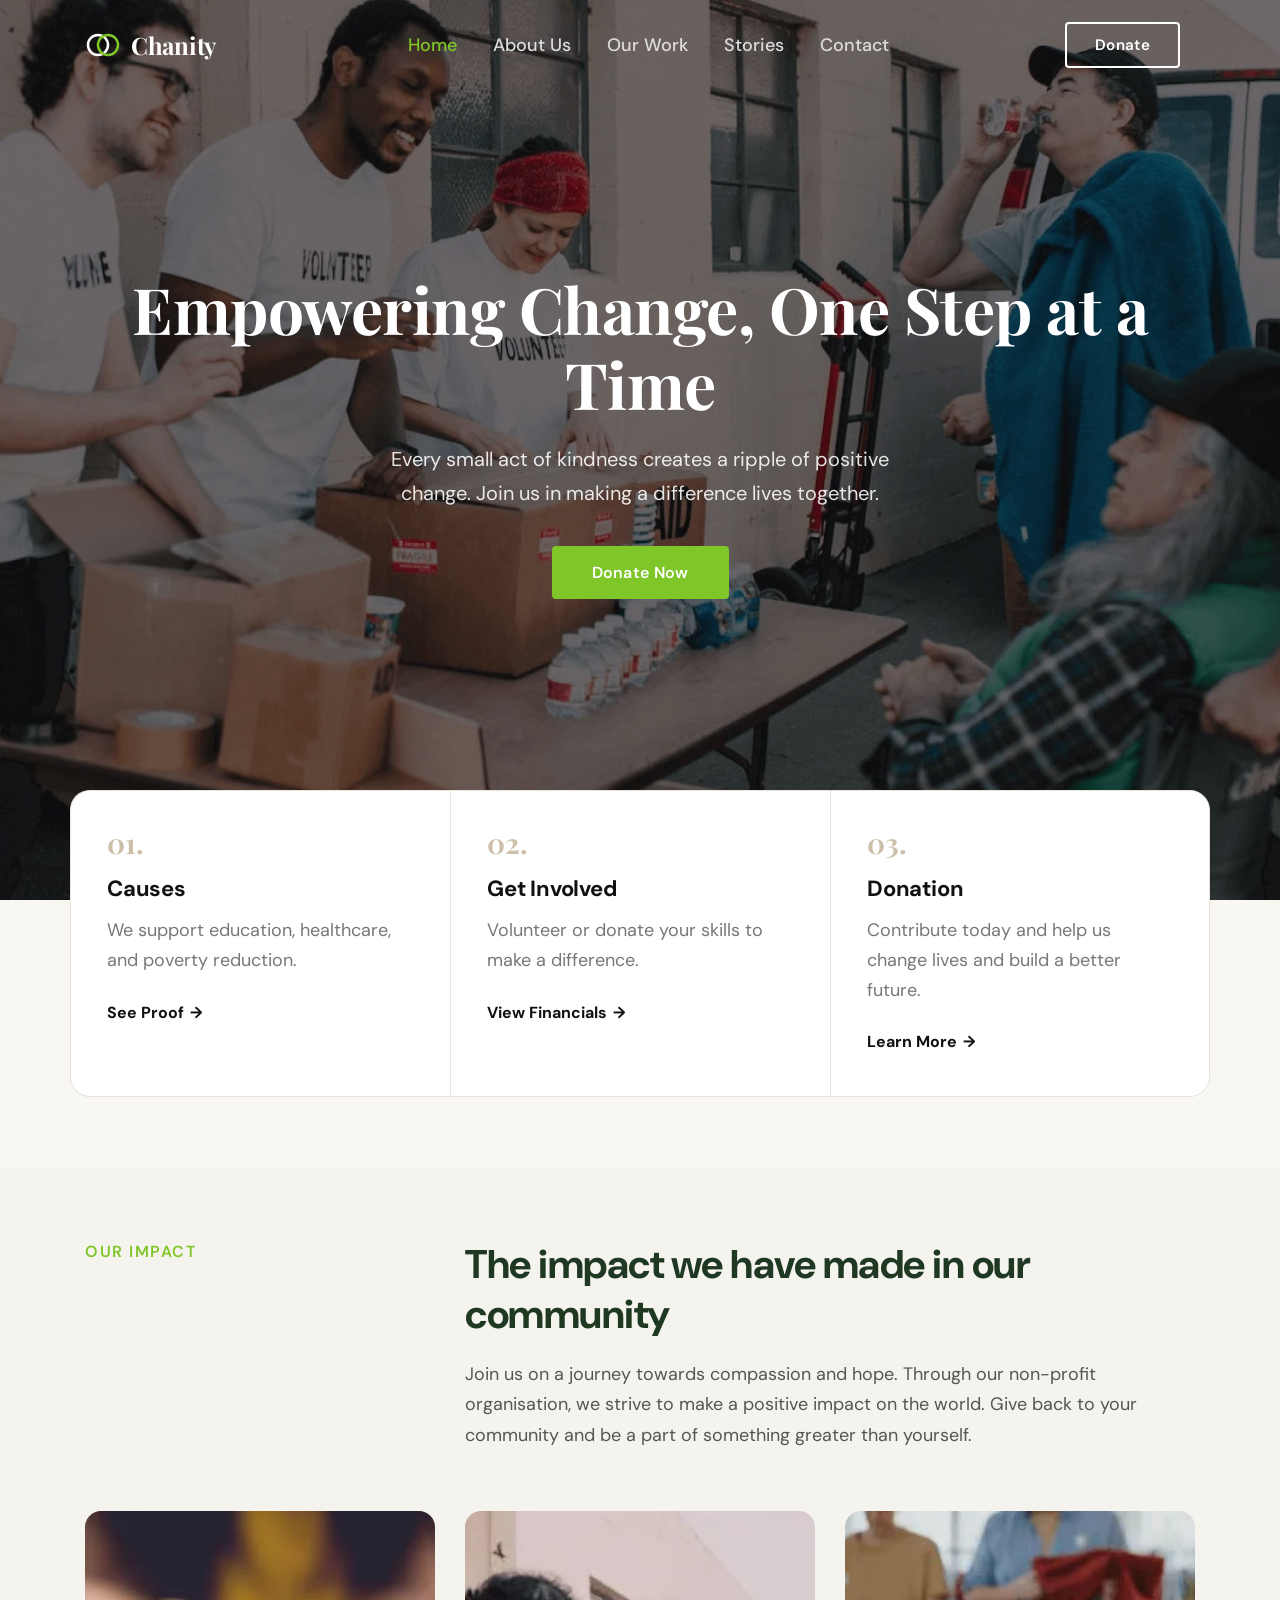
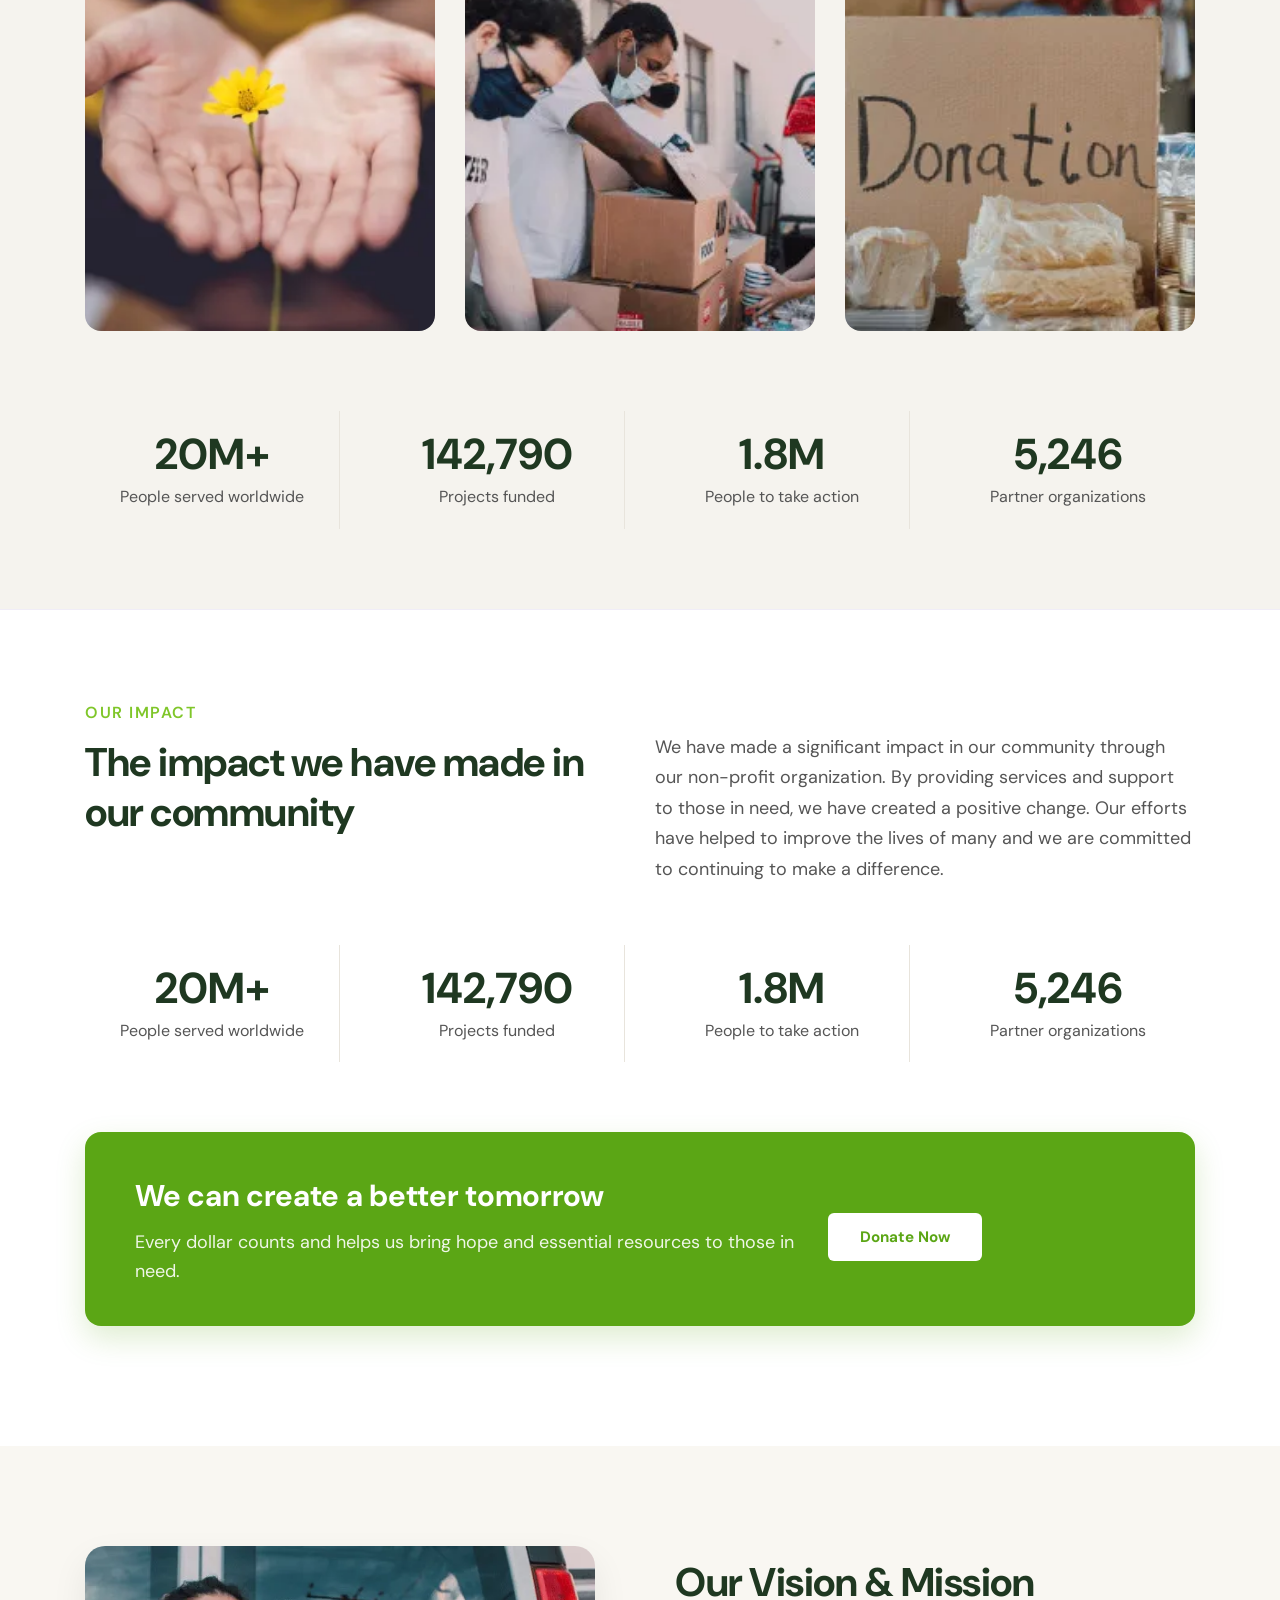
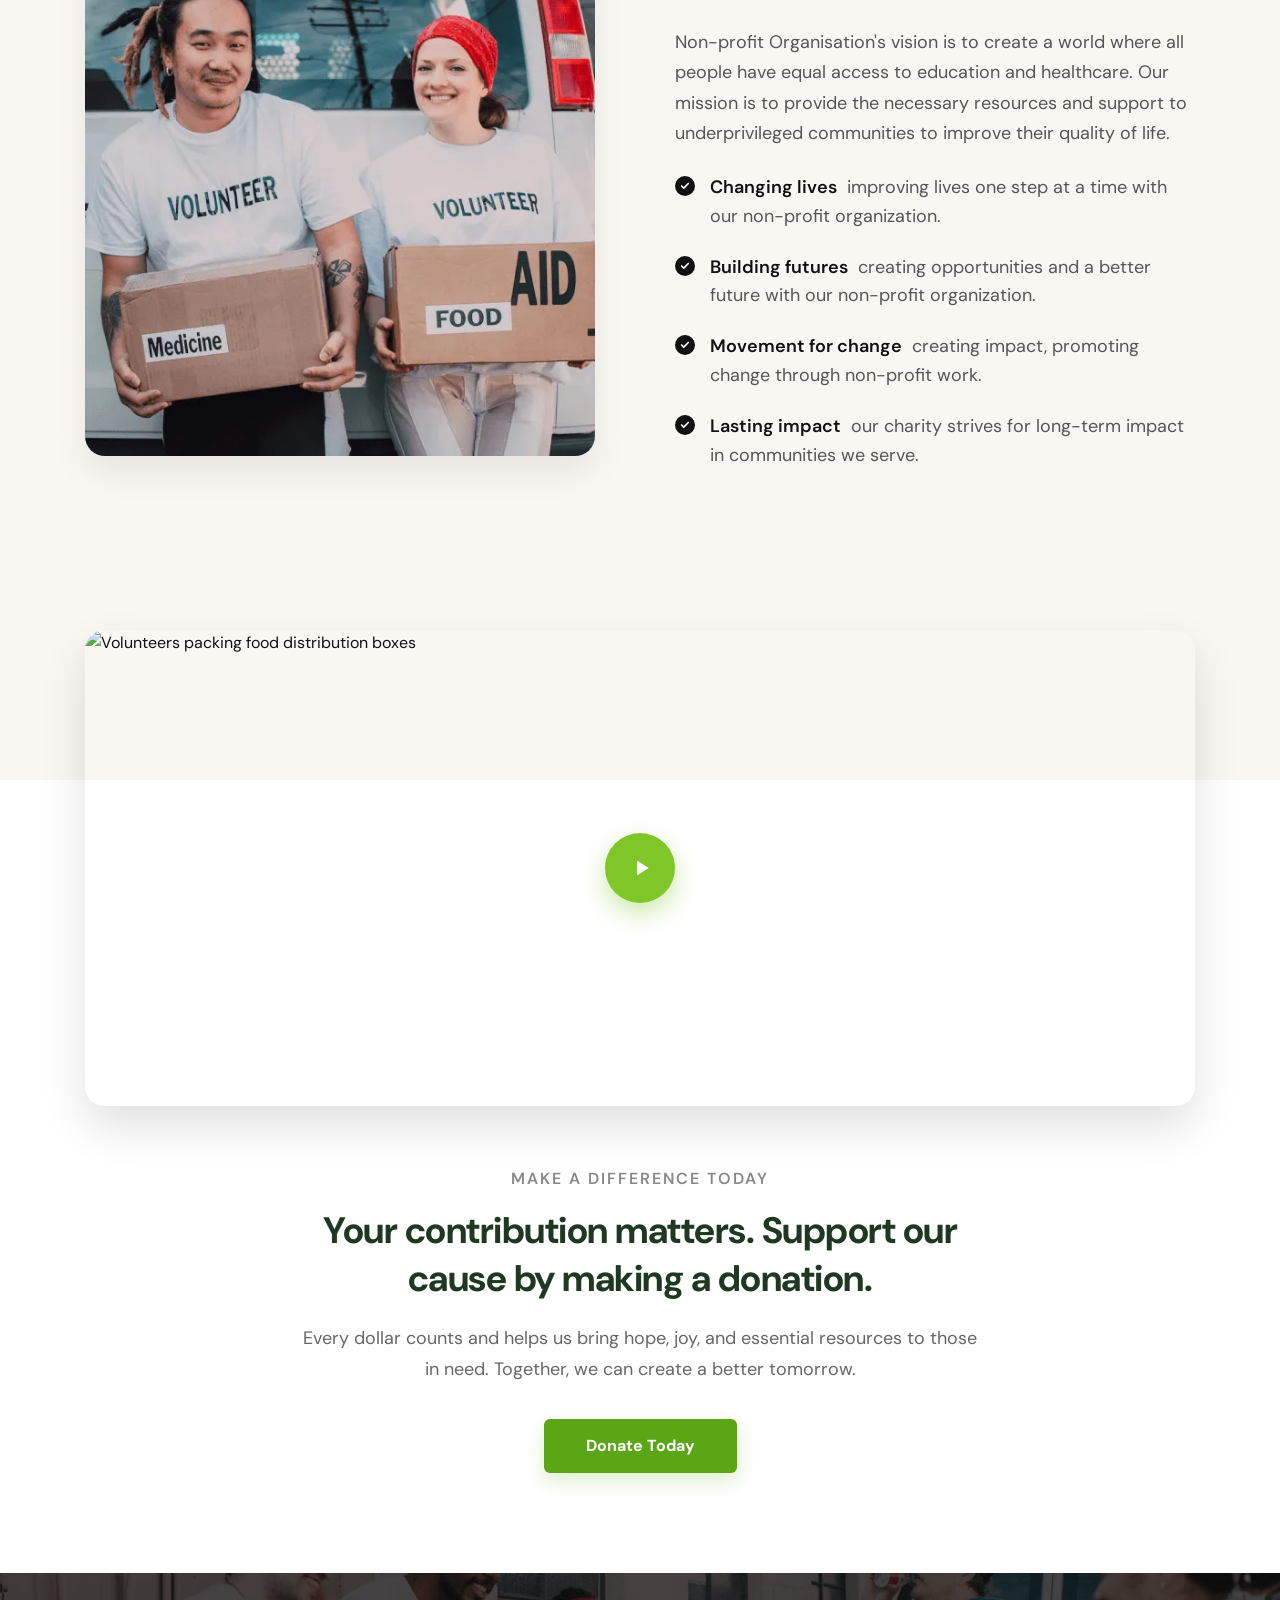
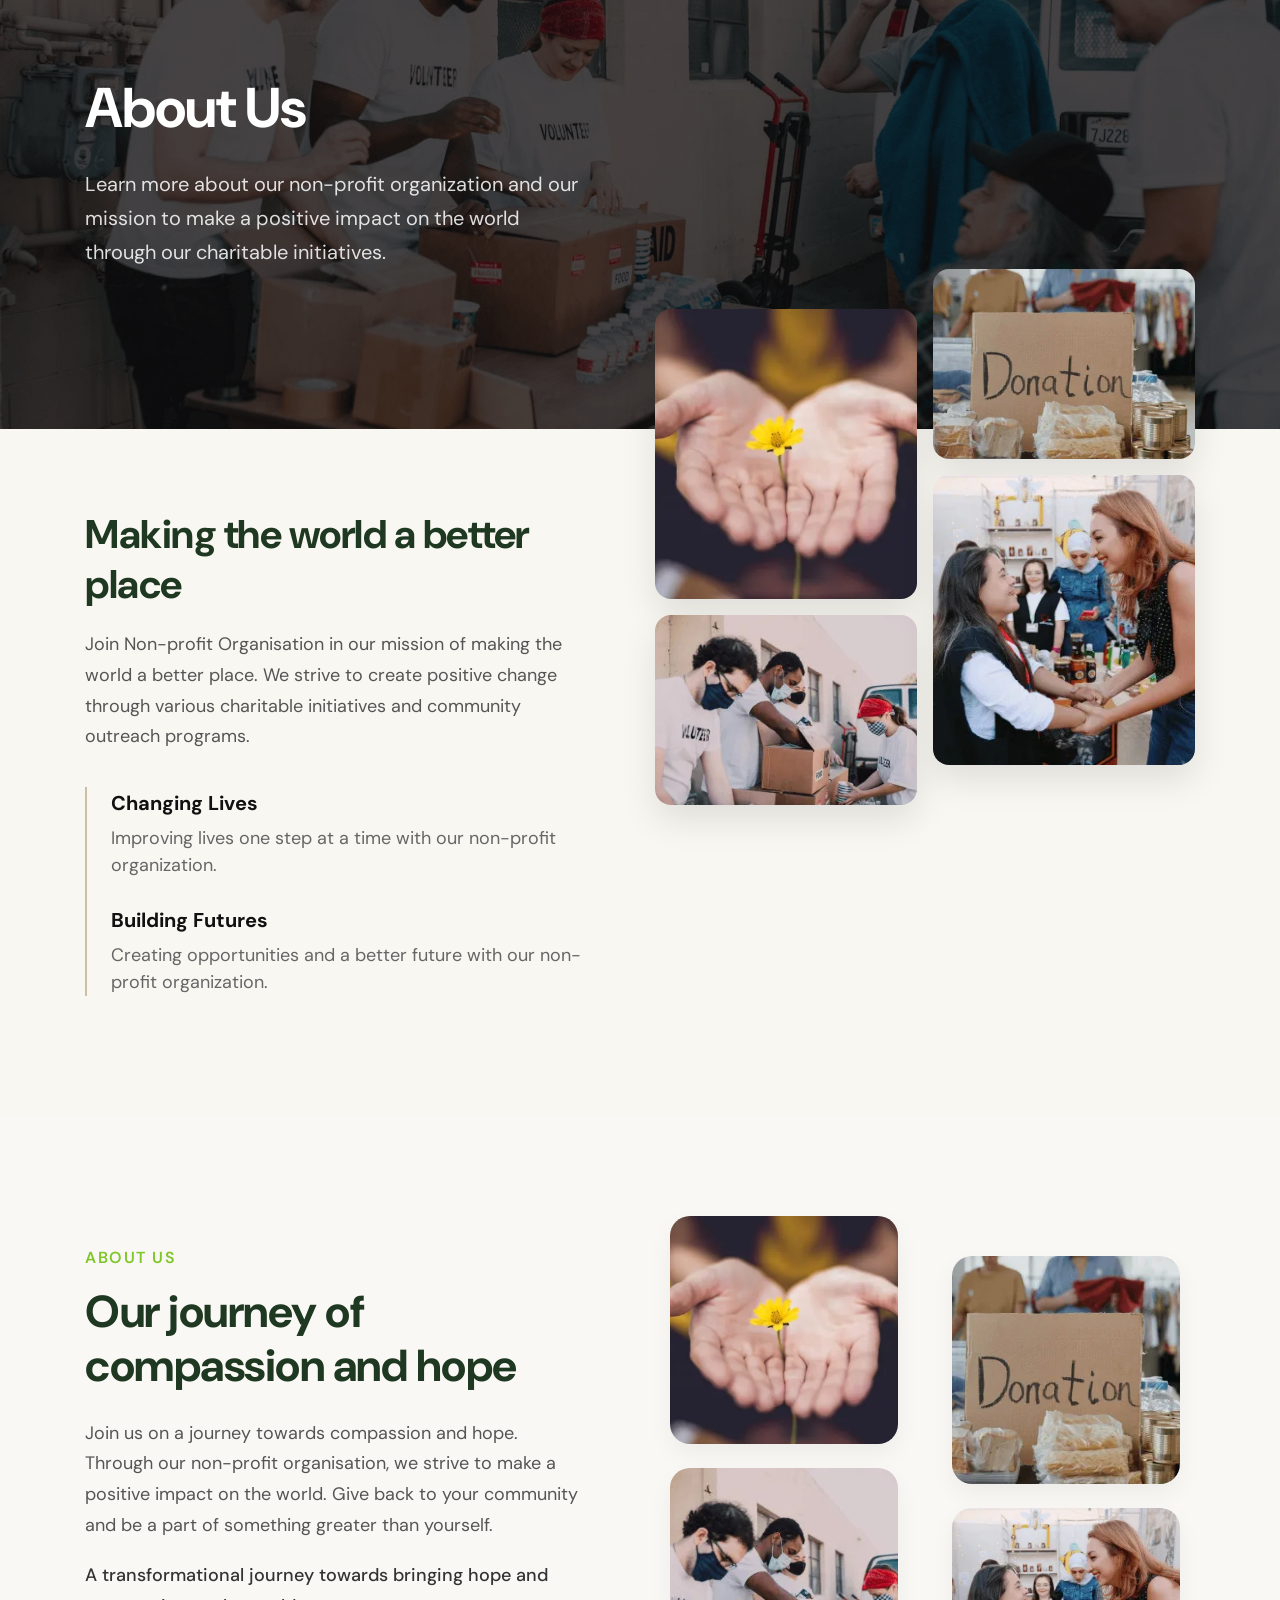
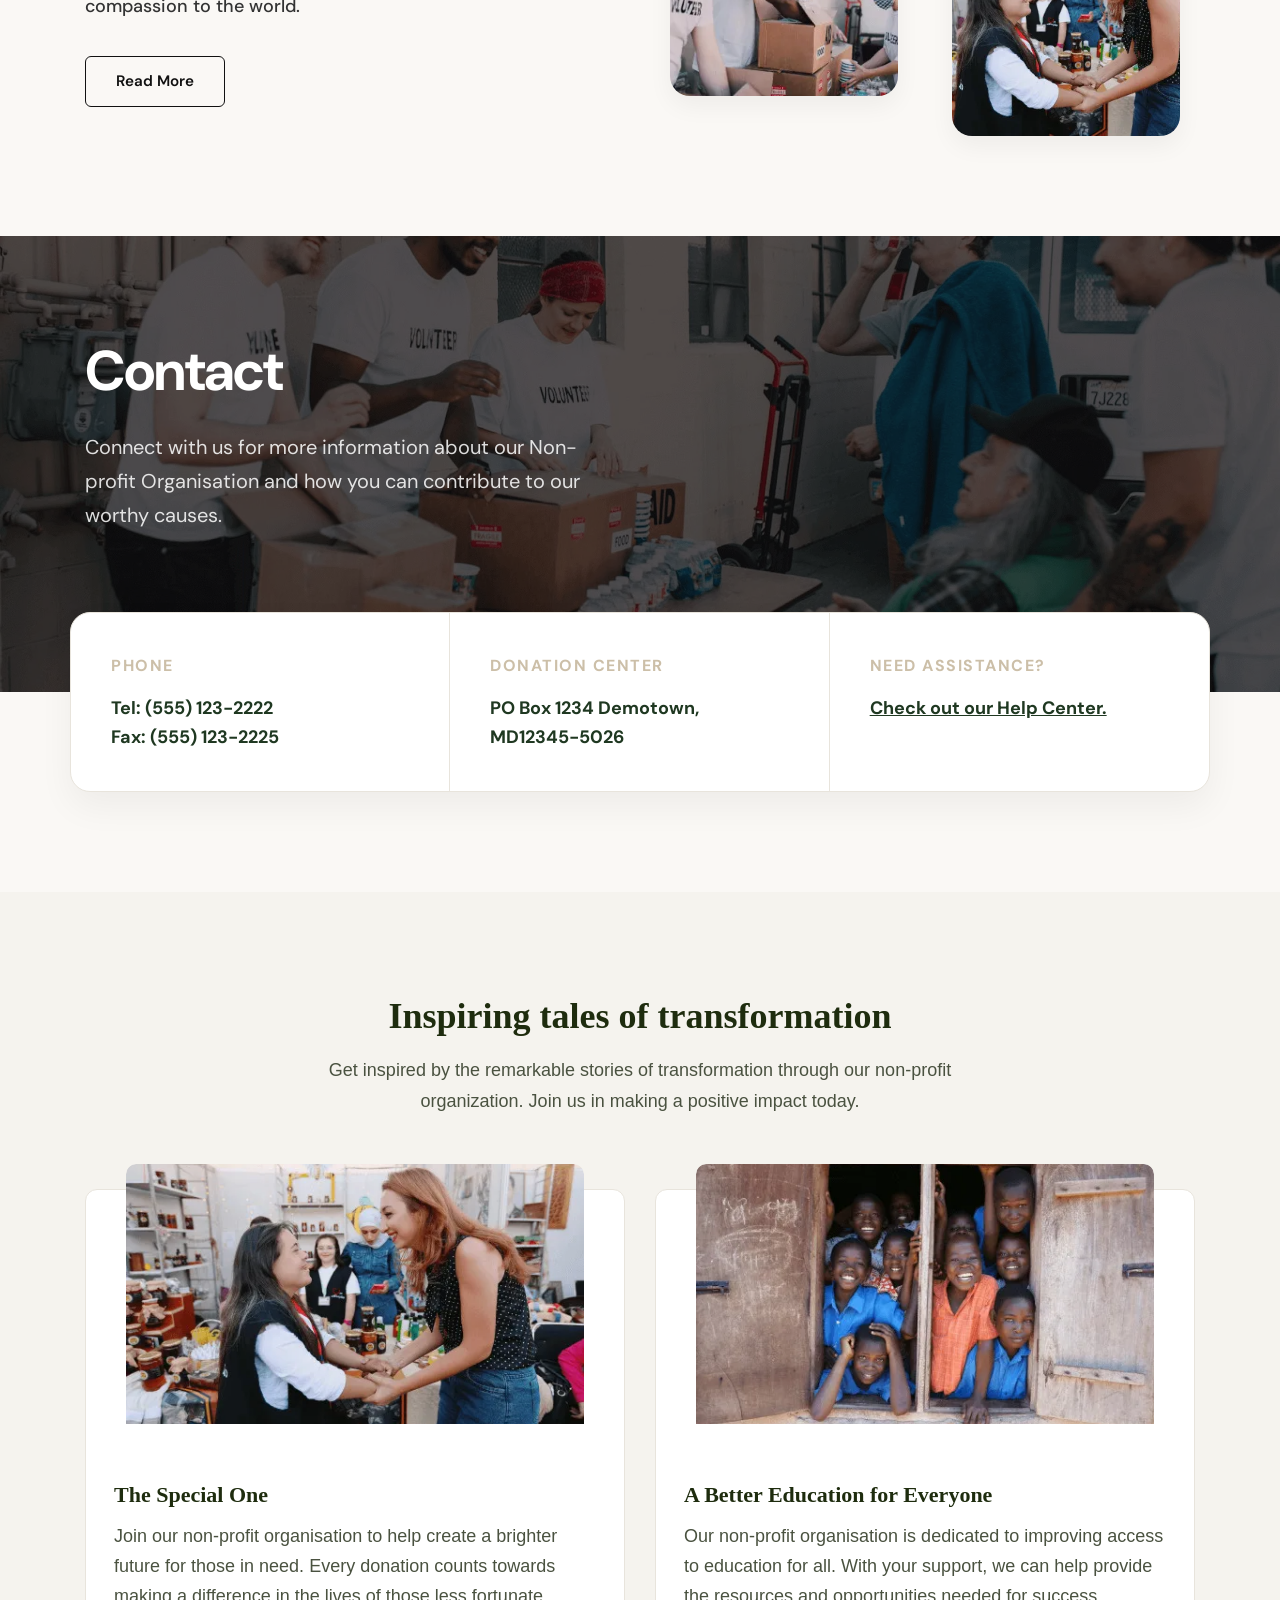
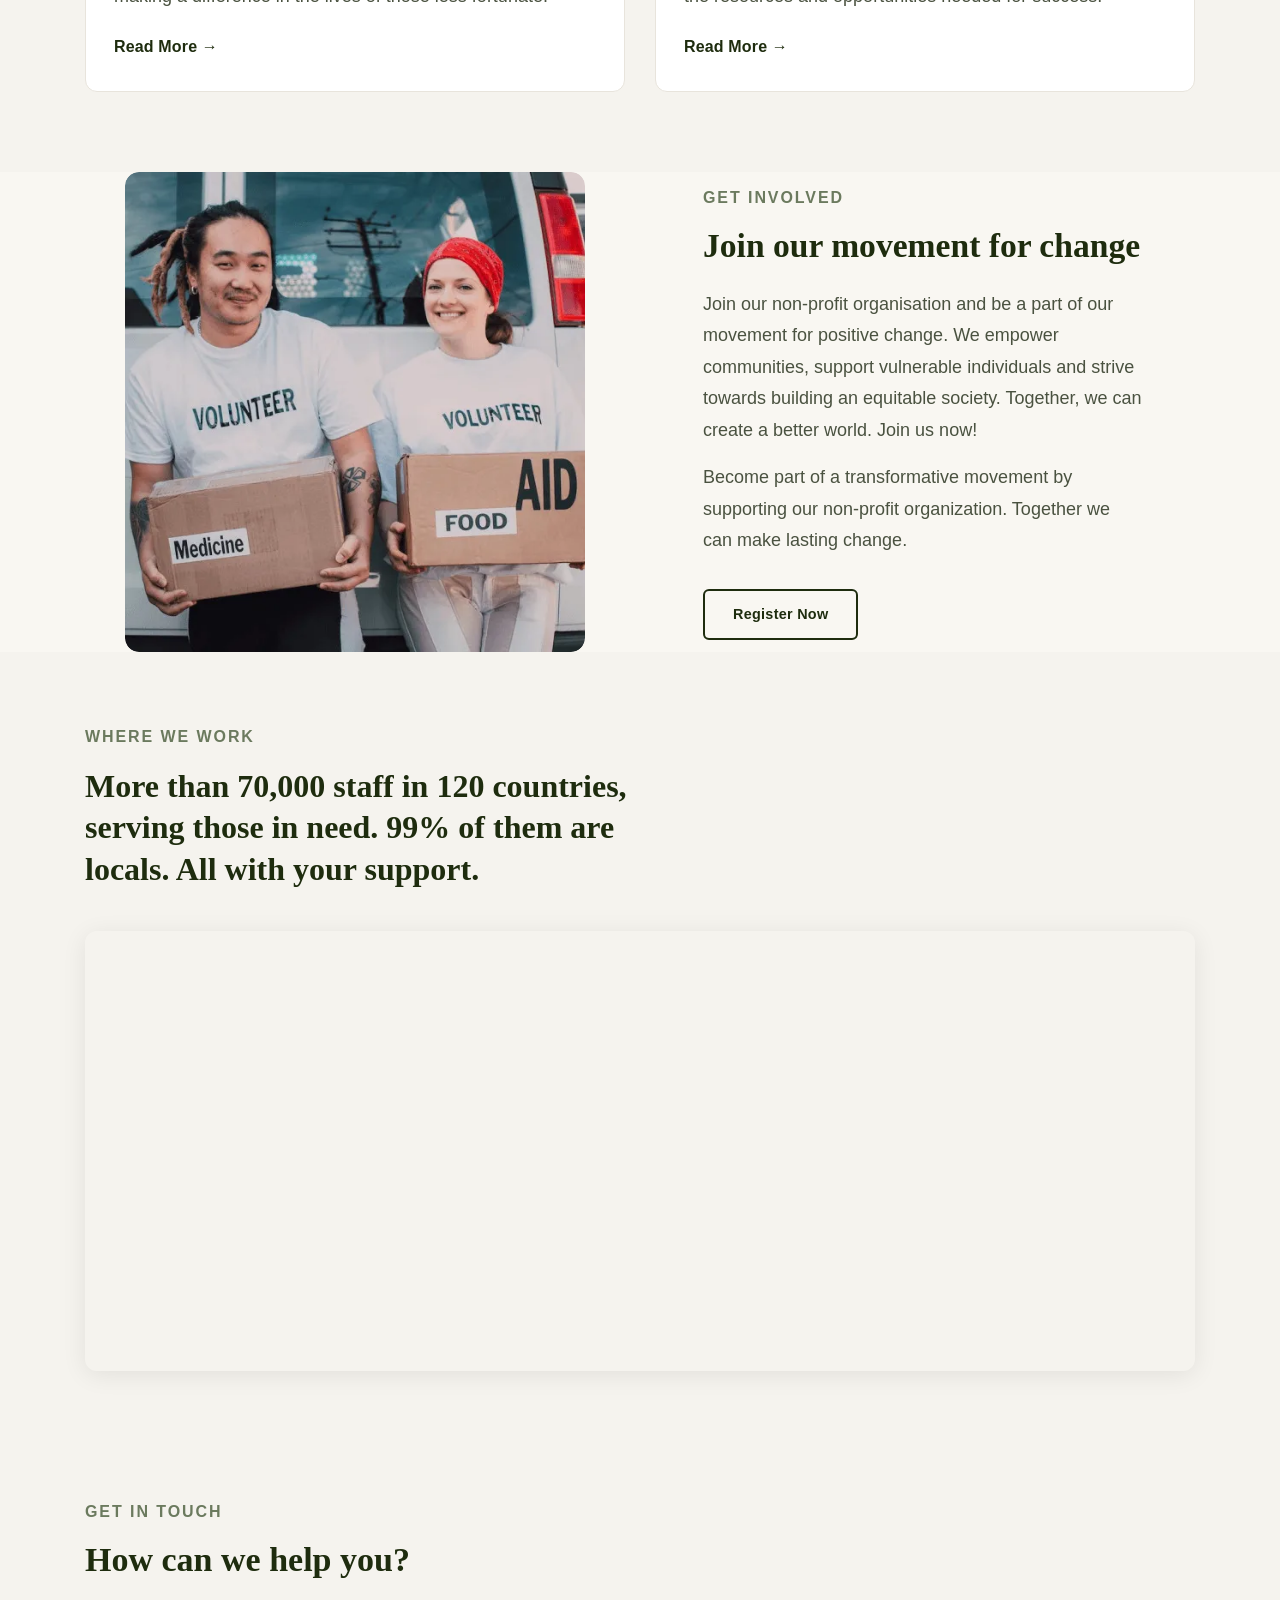
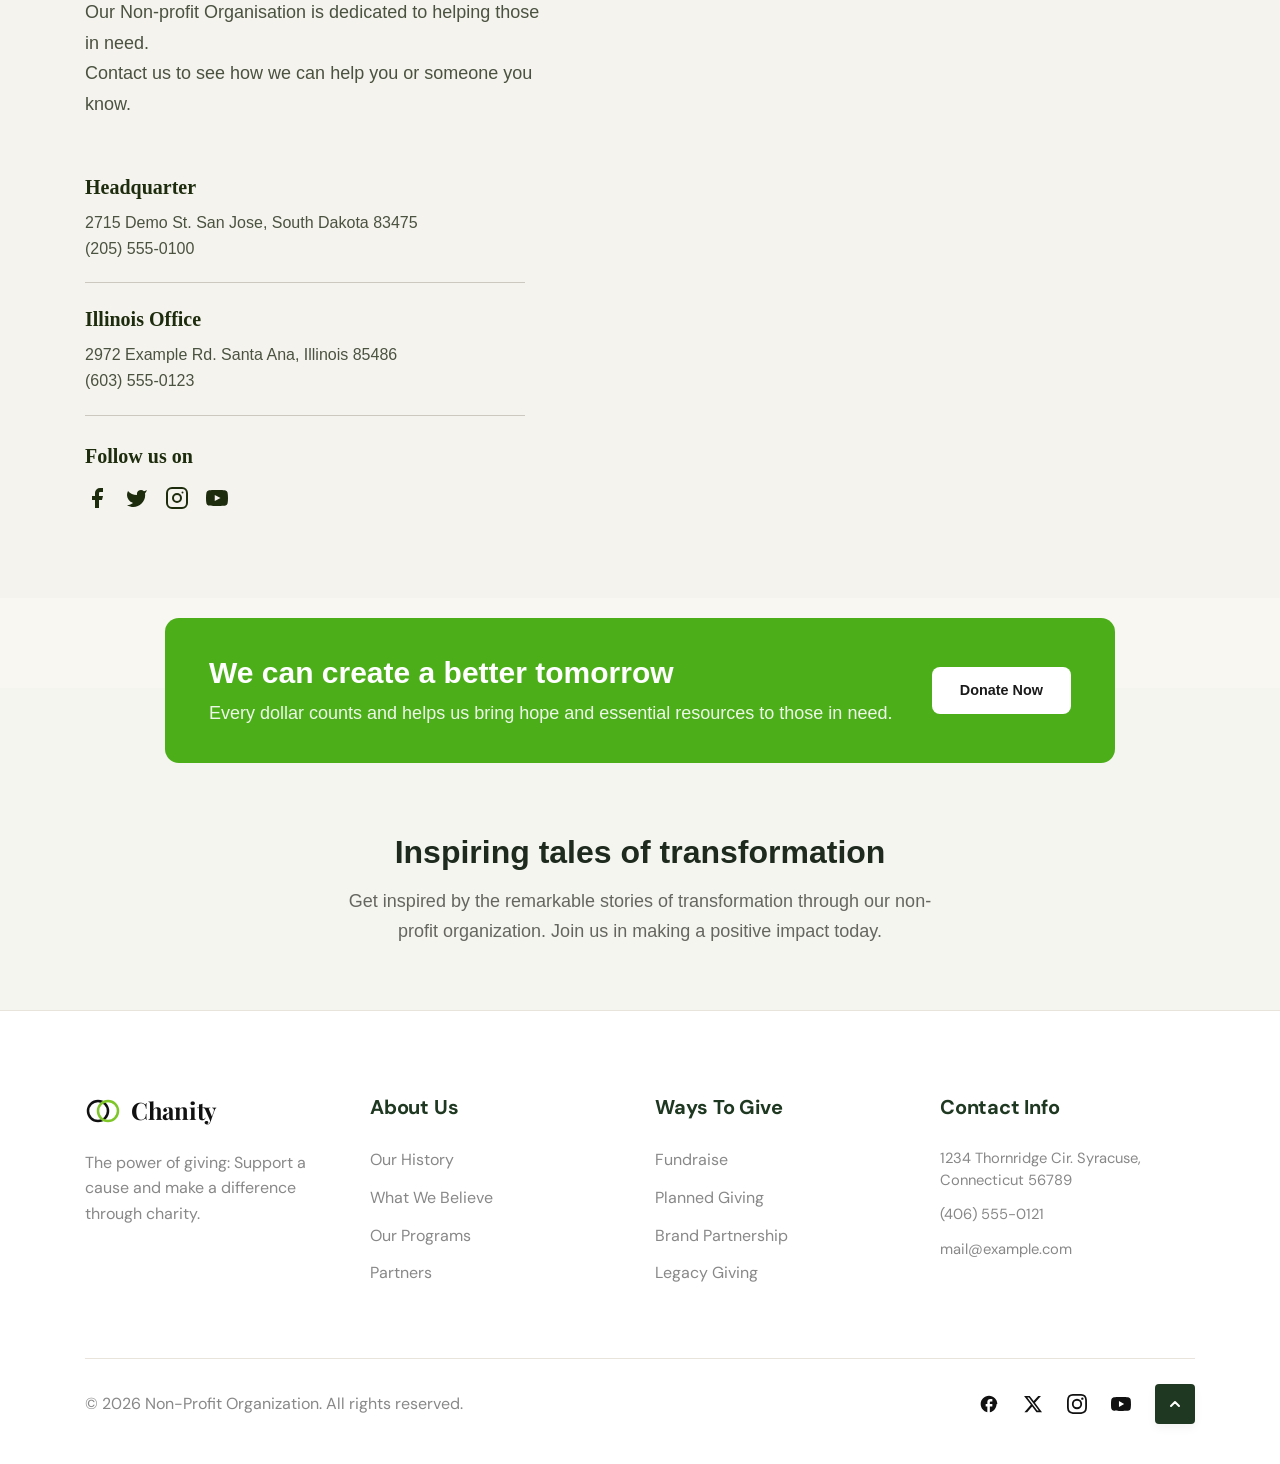
==== commit 22e7e738: "added local images" ====
--- a/index.html
+++ b/index.html
@@ -6,2149 +6,8 @@
     <meta name="viewport" content="width=device-width, initial-scale=1.0">
     <title>Chanity - Empowering Change</title>
     <link rel="preconnect" href="https://fonts.googleapis.com">
-    <link
-        href="https://fonts.googleapis.com/css2?family=Playfair+Display:wght@700&family=DM+Sans:wght@400;500;600&display=swap"
-        rel="stylesheet">
-    <style>
-        /* =====================
-           CUSTOM PROPERTIES
-        ===================== */
-        :root {
-            --green: #7FC629;
-            --green-dark: #6ab020;
-            --white: #ffffff;
-            --black: #111111;
-            --gray-text: #888888;
-            --card-bg: #f9f7f2;
-            --card-border: #e8e4dc;
-            --nav-link: #dddddd;
-            --overlay: rgba(10, 10, 10, 0.52);
-            --font-heading: 'Playfair Display', Georgia, serif;
-            --font-body: 'DM Sans', Arial, sans-serif;
-        }
-
-        /* =====================
-           RESET & BASE
-        ===================== */
-        *,
-        *::before,
-        *::after {
-            box-sizing: border-box;
-        }
-
-        body {
-            margin: 0;
-            font-family: var(--font-body);
-            line-height: 1.6;
-            background: #f9f7f2;
-            color: var(--black);
-        }
-
-        a {
-            text-decoration: none;
-            color: inherit;
-        }
-
-        img {
-            max-width: 100%;
-            height: auto;
-            display: block;
-        }
-
-        /* =====================
-           BOOTSTRAP-LIKE GRID
-           (already in provided CSS,
-           extras below)
-        ===================== */
-        .container {
-            width: 100%;
-            padding-right: 15px;
-            padding-left: 15px;
-            margin-right: auto;
-            margin-left: auto;
-        }
-
-        @media (min-width: 576px) {
-            .container {
-                max-width: 540px;
-            }
-        }
-
-        @media (min-width: 768px) {
-            .container {
-                max-width: 720px;
-            }
-        }
-
-        @media (min-width: 992px) {
-            .container {
-                max-width: 960px;
-            }
-        }
-
-        @media (min-width: 1200px) {
-            .container {
-                max-width: 1140px;
-            }
-        }
-
-        .row {
-            display: flex;
-            flex-wrap: wrap;
-            margin-right: -15px;
-            margin-left: -15px;
-        }
-
-        [class*="col"] {
-            padding-right: 15px;
-            padding-left: 15px;
-            width: 100%;
-        }
-
-        .col-auto {
-            flex: 0 0 auto;
-            width: auto;
-        }
-
-        .col {
-            flex: 1 0 0%;
-        }
-
-        .col-4 {
-            flex: 0 0 auto;
-            width: 33.333333%;
-        }
-
-        .col-md-4 {
-            flex: 0 0 auto;
-        }
-
-        .col-12 {
-            width: 100%;
-        }
-
-        @media (min-width: 768px) {
-            .col-md-4 {
-                width: 33.333333%;
-            }
-
-            .col-md-8 {
-                width: 66.666667%;
-            }
-
-            .col-md-12 {
-                width: 100%;
-            }
-        }
-
-        @media (max-width:768px) {
-            .mb-sm-20 {
-                margin-bottom: 20px !important;
-            }
-        }
-
-        /* Flex utilities */
-        .d-flex {
-            display: flex !important;
-        }
-
-        .align-items-center {
-            align-items: center !important;
-        }
-
-        .justify-content-between {
-            justify-content: space-between !important;
-        }
-
-        .justify-content-center {
-            justify-content: center !important;
-        }
-
-        .flex-column {
-            flex-direction: column;
-        }
-
-        .gap-2 {
-            gap: 0.5rem;
-        }
-
-        .gap-3 {
-            gap: 1rem;
-        }
-
-        .gap-4 {
-            gap: 1.5rem;
-        }
-
-        /* Text utilities */
-        .text-center {
-            text-align: center !important;
-        }
-
-        .text-white {
-            color: #fff !important;
-        }
-
-        .fw-bold {
-            font-weight: 700 !important;
-        }
-
-        /* Spacing utilities */
-        .mb-0 {
-            margin-bottom: 0 !important;
-        }
-
-        .mb-2 {
-            margin-bottom: 0.5rem !important;
-        }
-
-        .mb-3 {
-            margin-bottom: 1rem !important;
-        }
-
-        .mb-4 {
-            margin-bottom: 1.5rem !important;
-        }
-
-        .mt-0 {
-            margin-top: 0 !important;
-        }
-
-        .mt-3 {
-            margin-top: 1rem !important;
-        }
-
-        .ms-auto {
-            margin-left: auto !important;
-        }
-
-        .me-auto {
-            margin-right: auto !important;
-        }
-
-        .w-100 {
-            width: 100% !important;
-        }
-
-        .h-100 {
-            height: 100% !important;
-        }
-
-        /* =====================
-           SECTION 1 — HERO
-        ===================== */
-        .section-1 {
-            position: relative;
-            width: 100%;
-            min-height: 100vh;
-            background-image: url('https://images.unsplash.com/photo-1593113630400-ea4288922497?auto=format&fit=crop&w=1600&q=80');
-            background-size: cover;
-            background-position: center top;
-            background-repeat: no-repeat;
-            display: flex;
-            flex-direction: column;
-        }
-
-        /* Dark overlay on the hero image */
-        .section-1::before {
-            content: '';
-            position: absolute;
-            inset: 0;
-            background: var(--overlay);
-            z-index: 0;
-        }
-
-        /* Everything inside the hero sits above the overlay */
-        .section-1>* {
-            position: relative;
-            z-index: 1;
-        }
-
-        /* ---- NAVBAR ---- */
-        .navbar {
-            padding: 22px 0;
-        }
-
-        .navbar-brand {
-            display: flex;
-            align-items: center;
-            gap: 10px;
-            font-family: var(--font-heading);
-            font-size: 1.5rem;
-            color: var(--white);
-            font-weight: 700;
-            letter-spacing: -0.3px;
-        }
-
-        /* Logo icon – two overlapping arcs */
-        .brand-icon {
-            width: 36px;
-            height: 36px;
-            flex-shrink: 0;
-        }
-
-        .navbar-nav {
-            display: flex;
-            align-items: center;
-            list-style: none;
-            margin: 0;
-            padding: 0;
-            gap: 36px;
-        }
-
-        .navbar-nav .nav-link {
-            font-size: 18px;
-            font-weight: 500;
-            color: var(--nav-link);
-            transition: color 0.2s;
-            white-space: nowrap;
-        }
-
-        .navbar-nav .nav-link:hover,
-        .navbar-nav .nav-link.active {
-            color: var(--green);
-        }
-
-        .btn-donate-outline {
-            display: inline-block;
-            padding: 9px 28px;
-            border: 2px solid var(--white);
-            border-radius: 4px;
-            font-size: 0.95rem;
-            font-weight: 600;
-            color: var(--white);
-            background: transparent;
-            cursor: pointer;
-            transition: background 0.25s, color 0.25s;
-            white-space: nowrap;
-            letter-spacing: 0.3px;
-        }
-
-        .btn-donate-outline:hover {
-            background: var(--white);
-            color: var(--black);
-        }
-
-        /* ---- HERO CONTENT ---- */
-        .hero-content {
-            flex: 1;
-            display: flex;
-            align-items: center;
-            justify-content: center;
-            padding: 60px 15px 180px;
-        }
-
-        .hero-content .container {
-            text-align: center;
-        }
-
-        .hero-title {
-            font-family: var(--font-heading);
-            font-size: clamp(2.4rem, 5.5vw, 4rem);
-            font-weight: 700;
-            color: var(--white);
-            line-height: 1.18;
-            margin: 0 0 20px;
-            letter-spacing: -0.5px;
-        }
-
-        .hero-subtitle {
-            font-size: 20px;
-            color: rgba(255, 255, 255, 0.88);
-            max-width: 520px;
-            margin: 0 auto 36px;
-            line-height: 1.7;
-        }
-
-        .btn-donate-green {
-            display: inline-block;
-            padding: 14px 40px;
-            background: var(--green);
-            color: var(--white);
-            border-radius: 4px;
-            font-size: 1rem;
-            font-weight: 600;
-            cursor: pointer;
-            border: none;
-            transition: background 0.25s, transform 0.15s;
-            letter-spacing: 0.3px;
-        }
-
-        .btn-donate-green:hover {
-            background: var(--green-dark);
-            transform: translateY(-2px);
-        }
-
-        /* =====================
-           SECTION 2 — INFO CARDS
-        ===================== */
-        .section-2 {
-            /* background: #f9f7f2; */
-            padding: 0 0 70px;
-            position: relative;
-            z-index: 2;
-        }
-
-        @media (max-width: 767px) {
-            .section-2 {
-                padding: 0 0 30px;
-            }
-        }
-
-        /* Cards row floats up, overlapping the hero bottom */
-        .cards-row-wrapper {
-            margin-top: -110px;
-        }
-
-        .info-card {
-            background: var(--white);
-            border: 1px solid var(--card-border);
-            border-radius: 10px;
-            padding: 38px 36px 40px;
-            height: 100%;
-            transition: box-shadow 0.25s;
-        }
-
-        .info-card:hover {
-            box-shadow: 0 12px 36px rgba(0, 0, 0, 0.09);
-        }
-
-        /* Vertical dividers between cards on desktop */
-        .card-col:not(:last-child) .info-card {
-            border-right: none;
-            border-radius: 20px 0 0 20px;
-        }
-
-        .card-col:not(:first-child):not(:last-child) .info-card {
-            border-radius: 0;
-            border-left: 1px solid var(--card-border);
-        }
-
-        .card-col:last-child .info-card {
-            border-left: 1px solid var(--card-border);
-            border-radius: 0 20px 20px 0;
-        }
-
-        @media (max-width: 767px) {
-
-            .card-col .info-card,
-            .card-col:not(:last-child) .info-card,
-            .card-col:not(:first-child):not(:last-child) .info-card,
-            .card-col:last-child .info-card {
-                border-radius: 10px;
-                border: 1px solid var(--card-border);
-                margin-bottom: 16px;
-            }
-        }
-
-        .card-number {
-            font-family: var(--font-heading);
-            font-size: 28px;
-            font-weight: 700;
-            color: #ccbfa8;
-            margin-bottom: 14px;
-            line-height: 1;
-            margin-top: 0;
-        }
-
-        .card-title {
-            font-size: 22px;
-            font-weight: 700;
-            color: var(--black);
-            margin: 0 0 10px;
-            letter-spacing: -0.2px;
-        }
-
-        .card-text {
-            font-size: 18px;
-            color: #777;
-            margin: 0 0 24px;
-            line-height: 1.65;
-        }
-
-        .card-link {
-            font-size: 16px;
-            font-weight: 700;
-            color: var(--black);
-            display: inline-flex;
-            align-items: center;
-            gap: 6px;
-            transition: color 0.2s, gap 0.2s;
-            border-bottom: 1.5px solid transparent;
-        }
-
-        .card-link:hover {
-            color: var(--green);
-            gap: 10px;
-        }
-
-        .card-link::after {
-            content: '→';
-            font-size: 1rem;
-        }
-
-
-
-        /* =====================
-           RESPONSIVE
-        ===================== */
-        @media (max-width: 767px) {
-
-            .navbar-nav,
-            .btn-donate-outline {
-                display: none;
-            }
-
-            .hero-content {
-                padding-bottom: 140px;
-            }
-
-            .cards-row-wrapper {
-                margin-top: -60px;
-            }
-
-            .col-md-4 {
-                width: 100%;
-            }
-
-        }
-
-
-        .proof-cards-container {
-            padding: 0 !important;
-        }
-
-        @media (max-width: 767px) {
-            .proof-cards-container {
-                padding: 10px 20px !important;
-            }
-        }
-
-        /* =====================
-           GRID EXTENSION
-        ===================== */
-        .col-md-6 {
-            width: 100%;
-        }
-
-        .col-md-3 {
-            width: 100%;
-        }
-
-        .col-sm-6 {
-            width: 100%;
-        }
-
-        @media (min-width: 576px) {
-            .col-sm-6 {
-                width: 50%;
-                flex: 0 0 auto;
-            }
-        }
-
-        @media (min-width: 768px) {
-            .col-md-6 {
-                width: 50%;
-                flex: 0 0 auto;
-            }
-
-            .col-md-3 {
-                width: 25%;
-                flex: 0 0 auto;
-            }
-        }
-
-        /* =====================
-           SECTION 3 & 4 COMMON
-        ===================== */
-        .section-3,
-        .section-4 {
-            background: var(--white);
-            padding: 90px 0;
-            color: var(--black);
-        }
-
-        .section-tag {
-            font-size: 16px;
-            font-weight: 600;
-            color: var(--green);
-            text-transform: uppercase;
-            letter-spacing: 1.5px;
-            display: inline-block;
-            margin-bottom: 12px;
-        }
-
-        .section-heading {
-            font-size: clamp(2rem, 4vw, 2.5rem);
-            font-weight: 700;
-            color: #1F3821;
-            /* forest green color */
-            line-height: 1.25;
-            margin-top: 0;
-            margin-bottom: 20px;
-            letter-spacing: -0.5px;
-        }
-
-        .section-desc {
-            font-size: 18px;
-            color: #555555;
-            line-height: 1.7;
-            margin: 0;
-        }
-
-        /* Stats grid style */
-        .stats-row {
-            margin-top: 50px;
-        }
-
-        .stat-item {
-            text-align: center;
-            padding: 20px 10px;
-            height: 100%;
-        }
-
-        .stat-number {
-            font-size: clamp(2rem, 3.5vw, 2.7rem);
-            font-weight: 700;
-            color: #1F3821;
-            /* Forest green */
-            line-height: 1.1;
-            margin-bottom: 8px;
-        }
-
-        .stat-label {
-            font-size: 16px;
-            color: #555555;
-            margin: 0;
-            line-height: 1.4;
-        }
-
-        /* Borders between stats on tablet/desktop */
-        @media (min-width: 768px) {
-            .stat-col:not(:last-child) .stat-item {
-                border-right: 1px solid #e8e4dc;
-            }
-        }
-
-        @media (max-width: 767px) {
-            .stat-col:not(:last-child) .stat-item {
-                border-bottom: 1px solid #e8e4dc;
-                padding-bottom: 25px;
-                margin-bottom: 10px;
-            }
-        }
-
-        /* =====================
-           SECTION 3 SPECIFIC
-        ===================== */
-        .section-header-row {
-            margin-bottom: 60px;
-        }
-
-        .impact-images-row {
-            margin-bottom: 30px;
-        }
-
-        .image-col {
-            margin-bottom: 30px;
-        }
-
-        .impact-img {
-            width: 100%;
-            height: 420px;
-            object-fit: cover;
-            border-radius: 16px;
-            transition: transform 0.3s ease, box-shadow 0.3s ease;
-        }
-
-        .impact-img:hover {
-            transform: translateY(-5px);
-            box-shadow: 0 10px 25px rgba(0, 0, 0, 0.1);
-        }
-
-        /* =====================
-           SECTION 4 SPECIFIC
-        ===================== */
-        .section-4 {
-            border-top: 1px solid #f0edf7;
-            padding-bottom: 120px;
-        }
-
-        @media (min-width: 768px) {
-            .pt-md-4 {
-                padding-top: 2rem !important;
-            }
-        }
-
-        /* CTA Banner */
-        .cta-banner-wrapper {
-            margin-top: 70px;
-        }
-
-        .cta-banner {
-            background: #5BA615;
-            /* rich green */
-            padding: 40px 50px;
-            border-radius: 16px;
-            color: var(--white);
-            box-shadow: 0 12px 30px rgba(91, 166, 21, 0.2);
-        }
-
-        .cta-title {
-            font-size: clamp(1.4rem, 2.5vw, 30px);
-            font-weight: 700;
-            margin-top: 0;
-            margin-bottom: 8px;
-            letter-spacing: -0.3px;
-        }
-
-        .cta-desc {
-            font-size: 18px;
-            color: rgba(255, 255, 255, 0.9);
-            margin: 0;
-        }
-
-        .btn-donate-white {
-            display: inline-block;
-            padding: 12px 32px;
-            background: var(--white);
-            color: #5BA615;
-            border-radius: 6px;
-            font-size: 0.95rem;
-            font-weight: 700;
-            cursor: pointer;
-            border: none;
-            transition: background 0.25s, transform 0.15s, color 0.25s;
-            text-align: center;
-        }
-
-        .btn-donate-white:hover {
-            background: #f4f4f4;
-            transform: translateY(-2px);
-            color: #4a890e;
-        }
-
-        @media (max-width: 767px) {
-            .cta-banner {
-                padding: 30px;
-            }
-
-            .text-md-end {
-                text-align: left !important;
-            }
-        }
-
-        /* =====================
-           SECTION 5 SPECIFIC
-        ===================== */
-        .section-5 {
-            background: #f9f7f2;
-            /* light warm cream/beige background matching body */
-            padding: 100px 0;
-            color: var(--black);
-        }
-
-        .vision-image-wrapper {
-            padding-right: 30px;
-        }
-
-        @media (max-width: 767px) {
-            .vision-image-wrapper {
-                padding-right: 0;
-            }
-        }
-
-        .vision-img {
-            width: 100%;
-            border-radius: 20px;
-            box-shadow: 0 15px 35px rgba(0, 0, 0, 0.08);
-            object-fit: cover;
-            aspect-ratio: 1 / 1;
-        }
-
-        .vision-content {
-            padding-left: 20px;
-        }
-
-        @media (max-width: 767px) {
-            .vision-content {
-                padding-left: 0;
-            }
-        }
-
-        .vision-list {
-            list-style: none;
-            padding: 0;
-            margin: 0;
-        }
-
-        .vision-item {
-            display: flex;
-            align-items: flex-start;
-            gap: 15px;
-            margin-bottom: 22px;
-        }
-
-        .vision-item:last-child {
-            margin-bottom: 0;
-        }
-
-        .check-icon {
-            width: 20px;
-            height: 20px;
-            border-radius: 50%;
-            background: var(--black);
-            display: inline-flex;
-            align-items: center;
-            justify-content: center;
-            flex-shrink: 0;
-            margin-top: 3px;
-        }
-
-        .vision-text {
-            margin: 0;
-            font-size: 18px;
-            line-height: 1.6;
-            color: #555555;
-        }
-
-        .vision-text strong {
-            color: var(--black);
-            font-weight: 600;
-            margin-right: 5px;
-        }
-
-        .section-5-wrapper {
-            margin-bottom: 200px;
-        }
-
-        @media (max-width: 767px) {
-            .section-5-wrapper {
-                margin-bottom: 40px;
-            }
-        }
-
-        /* =====================
-           SECTION 6 SPECIFIC
-        ===================== */
-        .section-6 {
-            background: #ffffff;
-            /* white background */
-            padding: 0 0 100px;
-            color: var(--black);
-            position: relative;
-        }
-
-        .video-container {
-            margin-top: -150px;
-            /* pull image up into Section 5 */
-            margin-bottom: 60px;
-            position: relative;
-            z-index: 10;
-        }
-
-        .video-wrapper {
-            position: relative;
-            border-radius: 20px;
-            overflow: hidden;
-            box-shadow: 0 20px 45px rgba(0, 0, 0, 0.12);
-            aspect-ratio: 21 / 9;
-            /* widescreen banner aspect ratio */
-            cursor: pointer;
-        }
-
-        @media (max-width: 767px) {
-            .video-container {
-                margin-top: -80px;
-                /* smaller overlap on mobile */
-                margin-bottom: 40px;
-            }
-
-            .video-wrapper {
-                aspect-ratio: 16 / 9;
-                /* more standard video aspect ratio on mobile */
-            }
-        }
-
-        .video-img {
-            width: 100%;
-            height: 100%;
-            object-fit: cover;
-            transition: transform 0.5s ease;
-        }
-
-        .video-wrapper:hover .video-img {
-            transform: scale(1.03);
-        }
-
-        /* Play Button in center of video banner */
-        .play-btn {
-            position: absolute;
-            top: 50%;
-            left: 50%;
-            transform: translate(-50%, -50%);
-            width: 70px;
-            height: 70px;
-            border-radius: 50%;
-            background: var(--green);
-            display: flex;
-            align-items: center;
-            justify-content: center;
-            box-shadow: 0 10px 25px rgba(127, 198, 41, 0.4);
-            transition: transform 0.3s ease, background-color 0.3s ease;
-            z-index: 2;
-        }
-
-        @media (max-width: 767px) {
-            .play-btn {
-                width: 50px;
-                height: 50px;
-            }
-        }
-
-        .video-wrapper:hover .play-btn {
-            transform: translate(-50%, -50%) scale(1.1);
-            background: var(--green-dark);
-        }
-
-        .play-btn svg {
-            margin-left: 4px;
-            /* offset to center triangle */
-            fill: var(--white);
-        }
-
-        /* Centered CTA Content */
-        .cta-content-wrapper {
-            max-width: 680px;
-            margin: 0 auto;
-        }
-
-        .cta-tag {
-            font-size: 16px;
-            font-weight: 600;
-            color: var(--gray-text);
-            text-transform: uppercase;
-            letter-spacing: 2px;
-            display: block;
-            margin-bottom: 16px;
-        }
-
-        .cta-heading {
-            font-size: clamp(1.8rem, 3.5vw, 2.3rem);
-            font-weight: 700;
-            color: #1F3821;
-            /* forest green */
-            line-height: 1.3;
-            margin-top: 0;
-            margin-bottom: 20px;
-            letter-spacing: -0.5px;
-        }
-
-        .cta-paragraph {
-            font-size: 18px;
-            color: #666666;
-            line-height: 1.7;
-            margin: 0 0 35px;
-        }
-
-        /* Donate Today Button styling */
-        .btn-donate-primary {
-            display: inline-block;
-            padding: 14px 42px;
-            background: #5BA615;
-            /* rich green */
-            color: var(--white);
-            border-radius: 6px;
-            font-size: 1rem;
-            font-weight: 700;
-            cursor: pointer;
-            border: none;
-            transition: background 0.25s, transform 0.15s, box-shadow 0.25s;
-            box-shadow: 0 8px 20px rgba(91, 166, 21, 0.2);
-            text-align: center;
-        }
-
-        .btn-donate-primary:hover {
-            background: #4a890e;
-            transform: translateY(-2px);
-            box-shadow: 0 10px 25px rgba(91, 166, 21, 0.3);
-        }
-
-        /* =====================
-           SECTION 7 SPECIFIC
-        ===================== */
-        .section-7 {
-            position: relative;
-            background: #ffffff;
-        }
-
-        /* Dark Banner Top */
-        .about-banner {
-            position: relative;
-            background-image: url('https://images.unsplash.com/photo-1593113598332-cd288d649433?auto=format&fit=crop&w=1600&q=80');
-            background-size: cover;
-            background-position: center;
-            padding: 90px 0 160px;
-            /* high bottom padding so content below can overlap */
-            color: var(--white);
-        }
-
-        .about-banner::before {
-            content: '';
-            position: absolute;
-            inset: 0;
-            background: rgba(10, 10, 10, 0.7);
-            /* dark overlay */
-            z-index: 1;
-        }
-
-        .about-banner>* {
-            position: relative;
-            z-index: 2;
-        }
-
-        .about-banner-title {
-            font-family: var(--font-body);
-            font-size: clamp(2.5rem, 5vw, 3.5rem);
-            font-weight: 700;
-            margin-top: 0;
-            margin-bottom: 15px;
-            letter-spacing: -1px;
-        }
-
-        .about-banner-desc {
-            font-size: 20px;
-            color: rgba(255, 255, 255, 0.85);
-            line-height: 1.7;
-            max-width: 500px;
-            margin: 0;
-        }
-
-        /* Light Bottom Content Area */
-        .about-content-area {
-            background: #f9f7f2;
-            /* light warm beige/cream background */
-            padding: 80px 0 120px;
-        }
-
-        .about-text-wrapper {
-            padding-right: 40px;
-        }
-
-        @media (max-width: 767px) {
-            .about-text-wrapper {
-                padding-right: 0;
-            }
-
-            .about-content-area {
-                padding-bottom: 20px;
-            }
-        }
-
-        /* Features with left border */
-        .about-features {
-            border-left: 2px solid #ccbfa8;
-            /* divider line */
-            padding-left: 24px;
-            margin-top: 35px;
-        }
-
-        .feature-item {
-            margin-bottom: 25px;
-        }
-
-        .feature-item:last-child {
-            margin-bottom: 0;
-        }
-
-        .feature-title {
-            font-size: 20px;
-            font-weight: 700;
-            color: var(--black);
-            margin-top: 0;
-            margin-bottom: 6px;
-        }
-
-        .feature-text {
-            font-size: 18px;
-            color: #666666;
-            margin: 0;
-            line-height: 1.5;
-        }
-
-        /* 4-Image Grid Masonry Overlap */
-        .about-grid-wrapper {
-            margin-top: -240px;
-            /* pull images up to overlap the dark banner */
-            position: relative;
-            z-index: 10;
-        }
-
-        @media (max-width: 767px) {
-            .about-grid-wrapper {
-                margin-top: -80px;
-                /* smaller overlap on mobile */
-            }
-        }
-
-        /* Custom columns display inside grid */
-        .about-grid-col-1 {
-            margin-top: 40px;
-            /* offset column 1 downwards */
-        }
-
-        .about-grid-col-2 {
-            margin-top: 0px;
-            /* offset column 2 upwards */
-        }
-
-        @media (max-width: 767px) {
-
-            .about-grid-col-1,
-            .about-grid-col-2 {
-                margin-top: 0;
-                /* remove offsets on mobile */
-            }
-        }
-
-        .about-grid-img {
-            width: 100%;
-            border-radius: 16px;
-            object-fit: cover;
-            box-shadow: 0 15px 35px rgba(0, 0, 0, 0.1);
-            transition: transform 0.3s ease, box-shadow 0.3s ease;
-        }
-
-        .about-grid-img:hover {
-            transform: translateY(-5px);
-            box-shadow: 0 20px 40px rgba(0, 0, 0, 0.15);
-        }
-
-        .img-tall {
-            height: 290px;
-        }
-
-        .img-wide {
-            height: 190px;
-        }
-
-        @media (max-width: 767px) {
-            .img-tall {
-                height: 200px;
-            }
-
-            .img-wide {
-                height: 140px;
-            }
-        }
-
-        /* Utility grid gap class since bootstrap-like grid doesn't have spacing natively */
-        .g-3 {
-            margin-right: -8px;
-            margin-left: -8px;
-        }
-
-        .g-3>[class*="col"] {
-            padding-right: 8px;
-            padding-left: 8px;
-        }
-
-        .col-6 {
-            width: 50%;
-            flex: 0 0 auto;
-        }
-
-        html {
-            scroll-behavior: smooth;
-        }
-
-        /* =====================
-           SECTION 8 SPECIFIC (FOOTER)
-        ===================== */
-        .section-8 {
-            background: var(--white);
-            border-top: 1px solid var(--card-border);
-            padding: 80px 0 40px;
-            color: var(--gray-text);
-            font-size: 0.92rem;
-        }
-
-        .section-8 .navbar-brand {
-            color: var(--black);
-            margin-bottom: 20px;
-            display: inline-flex;
-        }
-
-        .section-8 .brand-icon circle:first-child {
-            stroke: var(--black);
-        }
-
-        .footer-desc {
-            font-size: 16px;
-            color: var(--gray-text);
-            line-height: 1.6;
-            margin: 0;
-            max-width: 260px;
-        }
-
-        .footer-heading {
-            font-size: 20px;
-            font-weight: 700;
-            color: #1F3821;
-            /* forest green color */
-            margin-top: 0;
-            margin-bottom: 24px;
-            letter-spacing: -0.2px;
-        }
-
-        .footer-links {
-            list-style: none;
-            padding: 0;
-            margin: 0;
-        }
-
-        .footer-links li {
-            margin-bottom: 12px;
-        }
-
-        .footer-links a {
-            color: var(--gray-text);
-            transition: color 0.2s;
-            font-size: 16px;
-        }
-
-        .footer-links a:hover {
-            color: var(--green);
-        }
-
-        .contact-list {
-            list-style: none;
-            padding: 0;
-            margin: 0;
-        }
-
-        .contact-list li {
-            margin-bottom: 12px;
-            line-height: 1.5;
-            color: var(--gray-text);
-        }
-
-        .contact-list a {
-            color: var(--gray-text);
-            transition: color 0.2s;
-        }
-
-        .contact-list a:hover {
-            color: var(--green);
-        }
-
-        .footer-divider {
-            border: 0;
-            height: 1px;
-            background: var(--card-border);
-            margin: 60px 0 25px;
-        }
-
-        .footer-bottom {
-            display: flex;
-            justify-content: space-between;
-            align-items: center;
-            flex-wrap: wrap;
-            gap: 20px;
-        }
-
-        .copyright-text {
-            margin: 0;
-            font-size: 0.88rem;
-            color: var(--gray-text);
-            font-size: 16px;
-        }
-
-        .social-links {
-            display: flex;
-            align-items: center;
-            gap: 24px;
-        }
-
-        .social-link {
-            color: var(--black);
-            transition: color 0.2s, transform 0.2s;
-            display: inline-flex;
-            align-items: center;
-            justify-content: center;
-        }
-
-        .social-link:hover {
-            color: var(--green);
-            transform: translateY(-2px);
-        }
-
-        .back-to-top {
-            width: 40px;
-            height: 40px;
-            background: #1F3821;
-            display: flex;
-            align-items: center;
-            justify-content: center;
-            color: var(--white);
-            border-radius: 4px;
-            transition: background-color 0.2s, transform 0.2s;
-            box-shadow: 0 4px 10px rgba(0, 0, 0, 0.05);
-            flex-shrink: 0;
-        }
-
-        .back-to-top:hover {
-            background: var(--green);
-            transform: translateY(-3px);
-        }
-
-        @media (max-width: 767px) {
-            .section-8 {
-                padding: 60px 0 30px;
-                text-align: left;
-            }
-
-            .footer-col {
-                margin-bottom: 40px;
-            }
-
-            .footer-col:last-child {
-                margin-bottom: 0;
-            }
-
-            .footer-divider {
-                margin: 40px 0 20px;
-            }
-
-            .footer-bottom {
-                flex-direction: column;
-                align-items: flex-start;
-                gap: 15px;
-            }
-
-            .social-links {
-                width: 100%;
-                justify-content: flex-start;
-            }
-
-            .back-to-top {
-                margin-top: 10px;
-                align-self: flex-end;
-            }
-        }
-
-
-        /* =========================
-   SECTION 1 — INTRO HEADER
-========================= */
-        .section-11 {
-            background-color: #f5f3ee;
-            padding: 72px 15px 40px;
-        }
-
-        .section-11__title {
-            font-family: Georgia, "Times New Roman", serif;
-            font-size: 2.25rem;
-            font-weight: 700;
-            color: #1e2c0e;
-            margin-bottom: 1rem;
-            line-height: 1.25;
-        }
-
-        .section-11__subtitle {
-            font-family: Arial, sans-serif;
-            font-size: 18px;
-            color: #4a5240;
-            max-width: 710px;
-            margin: 0 auto;
-            line-height: 1.7;
-        }
-
-        /* =========================
-   SECTION 2 — STORY CARDS
-========================= */
-        .section-12 {
-            background-color: #f5f3ee;
-            padding: 32px 15px 80px;
-        }
-
-        /* Card wrapper */
-        .story-card {
-            background: #ffffff;
-            border-radius: 12px;
-            overflow: visible;
-            border: 1px solid #e8e4dc;
-            height: 100%;
-            display: flex;
-            flex-direction: column;
-            transition: box-shadow 0.25s ease, transform 0.25s ease;
-        }
-
-        .story-card:hover {
-            box-shadow: 0 8px 28px rgba(0, 0, 0, 0.10);
-            transform: translateY(-3px);
-        }
-
-        /* Image block — overflows card top edge for the "lifted" look */
-        .story-card__img-wrap {
-            width: 85%;
-            margin: -1px auto 0;
-            border-radius: 10px 10px 0 0;
-            overflow: hidden;
-            flex-shrink: 0;
-            position: relative;
-            top: -25px;
-        }
-
-        .story-card__img {
-            width: 100%;
-            height: 260px;
-            object-fit: cover;
-            display: block;
-            border-radius: 10px 10px 0 0;
-        }
-
-        /* Text body */
-        .story-card__body {
-            padding: 28px 28px 32px;
-            /* padding-top: 0; */
-            display: flex;
-            flex-direction: column;
-            flex: 1;
-        }
-
-        .story-card__title {
-            font-family: Georgia, "Times New Roman", serif;
-            font-size: 22px;
-            font-weight: 700;
-            color: #1e2c0e;
-            margin: 0 0 0.65rem;
-        }
-
-        .story-card__text {
-            font-family: Arial, sans-serif;
-            font-size: 18px;
-            color: #4a5240;
-            line-height: 1.65;
-            margin: 0 0 1.4rem;
-            flex: 1;
-        }
-
-        .story-card__link {
-            display: inline-block;
-            font-family: Arial, sans-serif;
-            font-size: 16px;
-            font-weight: 700;
-            color: #1e2c0e;
-            text-decoration: none;
-            letter-spacing: 0.01em;
-            transition: color 0.2s ease, letter-spacing 0.2s ease;
-        }
-
-        .story-card__link:hover {
-            color: #4a7c1f;
-            letter-spacing: 0.04em;
-        }
-
-        /* =========================
-   RESPONSIVE — Mobile
-========================= */
-        @media (max-width: 767px) {
-            .section-11 {
-                padding: 10px 15px 28px;
-            }
-
-            .section-11__title {
-                font-size: 1.65rem;
-            }
-
-            .section-12 {
-                padding: 20px 15px 48px;
-            }
-
-            .col-6 {
-                width: 100%;
-            }
-
-            .story-card {
-                margin-bottom: 24px;
-            }
-
-            .story-card__img-wrap {
-                width: 100%;
-                border-radius: 0;
-            }
-
-            .story-card__img {
-                height: 220px;
-                border-radius: 14px 14px 0 0;
-            }
-
-            .second-story-card {
-                padding-top: 60px;
-            }
-        }
-
-
-        /* =========================
-   SECTION 13 — GET INVOLVED / MOVEMENT
-========================= */
-        .section-3 {
-            background-color: #f5f3ee;
-            padding: 72px 15px 80px;
-        }
-
-        /* ---- Image column ---- */
-        .movement__img-wrap {
-            border-radius: 14px;
-            overflow: hidden;
-            max-width: 460px;
-            margin: 0 auto;
-        }
-
-        .movement__img {
-            width: 100%;
-            height: 480px;
-            object-fit: cover;
-            display: block;
-            border-radius: 14px;
-        }
-
-        /* ---- Content column ---- */
-        .movement__content {
-            padding-left: 48px;
-            display: flex;
-            flex-direction: column;
-            justify-content: center;
-        }
-
-        .movement__eyebrow {
-            display: block;
-            font-family: Arial, sans-serif;
-            font-size: 16px;
-            font-weight: 700;
-            letter-spacing: 0.12em;
-            color: #6b7a5e;
-            text-transform: uppercase;
-            margin-bottom: 1rem;
-        }
-
-        .movement__title {
-            font-family: Georgia, "Times New Roman", serif;
-            font-size: 2.1rem;
-            font-weight: 700;
-            color: #1e2c0e;
-            line-height: 1.2;
-            margin: 0 0 1.4rem;
-        }
-
-        .movement__text {
-            font-family: Arial, sans-serif;
-            font-size: 18px;
-            color: #4a5240;
-            line-height: 1.75;
-            margin: 0 0 1rem;
-            max-width: 440px;
-        }
-
-        .movement__text:last-of-type {
-            margin-bottom: 2rem;
-        }
-
-        /* Register Now button */
-        .movement__btn {
-            display: inline-block;
-            font-family: Arial, sans-serif;
-            font-size: 0.9rem;
-            font-weight: 700;
-            color: #1e2c0e;
-            background: transparent;
-            border: 2px solid #1e2c0e;
-            border-radius: 6px;
-            padding: 12px 28px;
-            text-decoration: none;
-            letter-spacing: 0.02em;
-            transition: background 0.25s ease, color 0.25s ease;
-            align-self: flex-start;
-        }
-
-        .movement__btn:hover {
-            background: #1e2c0e;
-            color: #f5f3ee;
-        }
-
-        @media (max-width: 767px) {
-            .section-3 {
-                padding-top: 40px;
-            }
-        }
-
-        /* =========================
-   SECTION 13 — Responsive
-========================= */
-        @media (max-width: 767px) {
-            .section-13 {
-                padding: 48px 15px 56px;
-            }
-
-            .movement__content {
-                padding-left: 0;
-                padding-top: 32px;
-            }
-
-            .movement__img {
-                height: 300px;
-            }
-
-            .movement__title {
-                font-size: 1.65rem;
-            }
-        }
-
-
-        /* =========================
-   SECTION 14 — WHERE WE WORK
-========================= */
-        .section-14 {
-            background-color: #f5f3ee;
-            padding: 72px 15px 64px;
-        }
-
-        .where__eyebrow {
-            display: block;
-            font-family: Arial, sans-serif;
-            font-size: 16px;
-            font-weight: 700;
-            letter-spacing: 0.12em;
-            color: #6b7a5e;
-            text-transform: uppercase;
-            margin-bottom: 1rem;
-        }
-
-        .where__title {
-            font-family: Georgia, "Times New Roman", serif;
-            font-size: 2rem;
-            font-weight: 700;
-            color: #1e2c0e;
-            line-height: 1.3;
-            margin: 0 0 2.5rem;
-            max-width: 780px;
-        }
-
-        .where__map-wrap {
-            width: 100%;
-            border-radius: 12px;
-            overflow: hidden;
-            box-shadow: 0 4px 24px rgba(0, 0, 0, 0.08);
-        }
-
-        .where__map {
-            width: 100%;
-            height: 440px;
-            border: 0;
-            display: block;
-        }
-
-        /* =========================
-   SECTION 14 — Responsive
-========================= */
-        @media (max-width: 767px) {
-            .section-14 {
-                padding: 48px 15px 40px;
-            }
-
-            .where__title {
-                font-size: 1.5rem;
-            }
-
-            .where__map {
-                height: 280px;
-            }
-        }
-
-
-        /* =========================
-   SECTION 15 — GET IN TOUCH / CONTACT
-========================= */
-        .section-15 {
-            background-color: #f5f3ee;
-            padding: 64px 15px 88px;
-        }
-
-        .contact__eyebrow {
-            display: block;
-            font-family: Arial, sans-serif;
-            font-size: 16px;
-            font-weight: 700;
-            letter-spacing: 0.12em;
-            color: #6b7a5e;
-            text-transform: uppercase;
-            margin-bottom: 1rem;
-        }
-
-        .contact__title {
-            font-family: Georgia, "Times New Roman", serif;
-            font-size: 34px;
-            font-weight: 700;
-            color: #1e2c0e;
-            line-height: 1.2;
-            margin: 0 0 1rem;
-        }
-
-        .contact__intro {
-            font-family: Arial, sans-serif;
-            font-size: 18px;
-            color: #4a5240;
-            line-height: 1.7;
-            margin: 0 0 2rem;
-            max-width: 460px;
-        }
-
-        /* Office blocks */
-        .contact__office {
-            padding: 1.25rem 0;
-        }
-
-        .contact__office-name {
-            font-family: Georgia, "Times New Roman", serif;
-            font-size: 20px;
-            font-weight: 700;
-            color: #1e2c0e;
-            margin: 0 0 0.4rem;
-        }
-
-        .contact__office-detail {
-            font-family: Arial, sans-serif;
-            font-size: 16px;
-            color: #4a5240;
-            margin: 0;
-            line-height: 1.65;
-        }
-
-        /* Divider */
-        .contact__divider {
-            border: none;
-            border-top: 1px solid #ccc8bf;
-            margin: 0;
-            max-width: 440px;
-        }
-
-        /* Social */
-        .contact__social {
-            padding-top: 1.5rem;
-        }
-
-        .contact__social-label {
-            font-family: Georgia, "Times New Roman", serif;
-            font-size: 20px;
-            font-weight: 700;
-            color: #1e2c0e;
-            margin: 0 0 0.9rem;
-        }
-
-        .contact__social-icons {
-            align-items: center;
-        }
-
-        .contact__social-link {
-            display: inline-flex;
-            align-items: center;
-            justify-content: center;
-            color: #1e2c0e;
-            text-decoration: none;
-            transition: color 0.2s ease, transform 0.2s ease;
-        }
-
-        .contact__social-link:hover {
-            color: #4a7c1f;
-            transform: translateY(-2px);
-        }
-
-        /* =========================
-   SECTION 15 — Responsive
-========================= */
-        @media (max-width: 767px) {
-            .section-15 {
-                padding: 48px 15px 64px;
-            }
-
-            .contact__title {
-                font-size: 1.7rem;
-            }
-
-            .contact__divider {
-                max-width: 100%;
-            }
-
-            .col-6 {
-                width: 100%;
-            }
-        }
-
-
-        /* ===== Section 16 ===== */
-        .section-16 {
-            background-color: #f5f5ef;
-            padding: 0px 0 64px;
-            font-family: 'Segoe UI', sans-serif;
-            margin-top: 90px;
-        }
-
-        /* CTA Banner */
-        .section-16__cta-banner {
-            background-color: #4caf1a;
-            border-radius: 14px;
-            padding: 36px 44px;
-            display: flex;
-            align-items: center;
-            justify-content: space-between;
-            gap: 24px;
-            flex-wrap: wrap;
-            max-width: 950px;
-            margin: 0 auto;
-        }
-
-        .section-16__cta-content {
-            flex: 1;
-            min-width: 0;
-        }
-
-        .section-16__cta-title {
-            font-size: 30px;
-            font-weight: 700;
-            color: #ffffff;
-            margin: 0 0 8px;
-            line-height: 1.25;
-        }
-
-        .section-16__cta-desc {
-            font-size: 18px;
-            color: rgba(255, 255, 255, 0.9);
-            margin: 0;
-            line-height: 1.5;
-        }
-
-        .section-16__cta-action {
-            flex-shrink: 0;
-        }
-
-        .section-16__donate-btn {
-            display: inline-block;
-            background-color: #ffffff;
-            color: #1a1a1a;
-            font-size: 0.9rem;
-            font-weight: 700;
-            padding: 12px 28px;
-            border-radius: 8px;
-            text-decoration: none;
-            white-space: nowrap;
-            transition: background-color 0.2s ease, color 0.2s ease;
-        }
-
-        .section-16__donate-btn:hover {
-            background-color: #f0f0f0;
-            color: #1a1a1a;
-            text-decoration: none;
-        }
-
-        /* Heading Block */
-        .section-16__heading-wrap {
-            text-align: center;
-            /* padding-top: 64px; */
-            max-width: 600px;
-            margin: 0 auto;
-        }
-
-        .section-16__heading {
-            font-size: 2rem;
-            font-weight: 800;
-            color: #1e2a1e;
-            margin: 0 0 16px;
-            line-height: 1.2;
-        }
-
-        .section-16__subheading {
-            font-size: 18px;
-            color: #666660;
-            margin: 0;
-            line-height: 1.65;
-        }
-
-        .section-16__cta-row {
-            position: relative;
-            top: -70px;
-        }
-
-        /* Responsive */
-        @media (max-width: 576px) {
-            .section-16__cta-banner {
-                flex-direction: column;
-                align-items: flex-start;
-                padding: 28px 24px;
-            }
-
-            .section-16__cta-title {
-                font-size: 1.4rem;
-            }
-
-            .section-16__heading {
-                font-size: 1.6rem;
-            }
-        }
-
-        /* =====================
-           SECTION 9 SPECIFIC (OUR JOURNEY)
-        ===================== */
-        .section-9 {
-            background-color: #faf8f5;
-            padding: 100px 0;
-            color: var(--black);
-        }
-
-        .journey-content {
-            padding-right: 40px;
-        }
-
-        .journey-tag {
-            font-size: 16px;
-            font-weight: 600;
-            color: var(--green);
-            text-transform: uppercase;
-            letter-spacing: 1.5px;
-            display: inline-block;
-            margin-bottom: 16px;
-        }
-
-        .journey-heading {
-            font-size: clamp(2.2rem, 4.5vw, 2.8rem);
-            font-weight: 700;
-            color: #1F3821;
-            /* forest green color */
-            line-height: 1.2;
-            margin-top: 0;
-            margin-bottom: 24px;
-            letter-spacing: -0.5px;
-        }
-
-        .journey-text {
-            font-size: 18px;
-            color: #555555;
-            line-height: 1.7;
-            margin: 0 0 20px;
-        }
-
-        .journey-text.secondary {
-            font-weight: 500;
-            color: #333333;
-            margin-bottom: 35px;
-        }
-
-        .btn-read-more {
-            display: inline-block;
-            padding: 12px 30px;
-            border: 1px solid #111111;
-            border-radius: 6px;
-            font-size: 0.95rem;
-            font-weight: 600;
-            color: #111111;
-            background: transparent;
-            cursor: pointer;
-            transition: background 0.25s, color 0.25s, border-color 0.25s;
-        }
-
-        .btn-read-more:hover {
-            background: #111111;
-            color: var(--white);
-            border-color: #111111;
-        }
-
-        .journey-grid {
-            display: flex;
-            gap: 24px;
-        }
-
-        .journey-col {
-            flex: 1;
-            display: flex;
-            flex-direction: column;
-            gap: 24px;
-        }
-
-        .journey-col.col-right {
-            margin-top: 40px;
-        }
-
-        .journey-img {
-            width: 100%;
-            border-radius: 20px;
-            object-fit: cover;
-            aspect-ratio: 1 / 1;
-            box-shadow: 0 10px 25px rgba(0, 0, 0, 0.05);
-            transition: transform 0.3s ease, box-shadow 0.3s ease;
-        }
-
-        .journey-img:hover {
-            transform: translateY(-5px);
-            box-shadow: 0 15px 30px rgba(0, 0, 0, 0.1);
-        }
-
-        @media (max-width: 767px) {
-            .section-9 {
-                padding: 60px 0;
-            }
-
-            .journey-content {
-                padding-right: 0;
-                margin-bottom: 40px;
-            }
-
-            .journey-grid {
-                gap: 16px;
-            }
-
-            .journey-col {
-                gap: 16px;
-            }
-
-            .journey-col.col-right {
-                margin-top: 0;
-            }
-
-            .journey-img {
-                border-radius: 12px;
-            }
-        }
-
-        /* =====================
-           SECTION 10 SPECIFIC (CONTACT BANNER)
-        ===================== */
-        .section-10 {
-            position: relative;
-            background: #faf8f5;
-        }
-
-        .contact-banner {
-            position: relative;
-            background-image: url('https://images.unsplash.com/photo-1544027993-37dbfe43562a?auto=format&fit=crop&w=1600&q=80');
-            background-size: cover;
-            background-position: center;
-            padding: 90px 0 160px;
-            color: var(--white);
-            text-align: left;
-        }
-
-        .contact-banner::before {
-            content: '';
-            position: absolute;
-            inset: 0;
-            background: rgba(10, 10, 10, 0.65);
-            z-index: 1;
-        }
-
-        .contact-banner>* {
-            position: relative;
-            z-index: 2;
-        }
-
-        .contact-banner-title {
-            font-family: var(--font-body);
-            font-size: clamp(2.5rem, 5vw, 3.5rem);
-            font-weight: 700;
-            margin-top: 0;
-            margin-bottom: 15px;
-            letter-spacing: -1px;
-        }
-
-        .contact-banner-desc {
-            font-size: 20px;
-            color: rgba(255, 255, 255, 0.85);
-            line-height: 1.7;
-            max-width: 500px;
-            margin: 0;
-        }
-
-        .contact-info-area {
-            background: #faf8f5;
-            padding: 0 0 100px;
-        }
-
-        .contact-card-wrapper {
-            margin-top: -80px;
-            position: relative;
-            z-index: 10;
-        }
-
-        .contact-card {
-            background: var(--white);
-            border: 1px solid var(--card-border);
-            border-radius: 20px;
-            box-shadow: 0 15px 35px rgba(0, 0, 0, 0.05);
-            overflow: hidden;
-        }
-
-        .contact-info-col {
-            padding: 40px;
-        }
-
-        /* Border divisions between columns on desktop */
-        @media (min-width: 768px) {
-            .contact-info-col:not(:last-child) {
-                border-right: 1px solid var(--card-border);
-            }
-        }
-
-        @media (max-width: 767px) {
-            .contact-card-wrapper {
-                margin-top: -60px;
-            }
-
-            .contact-info-col {
-                padding: 30px;
-            }
-
-            .contact-info-col:not(:last-child) {
-                border-bottom: 1px solid var(--card-border);
-            }
-
-            .contact-info-area {
-                padding: 0 0 40px;
-            }
-        }
-
-        .contact-info-tag {
-            display: block;
-            font-size: 16px;
-            font-weight: 700;
-            letter-spacing: 1.5px;
-            color: #ccbfa8;
-            text-transform: uppercase;
-            margin-bottom: 15px;
-        }
-
-        .contact-info-text {
-            font-size: 18px;
-            color: #1F3821;
-            margin: 0;
-            line-height: 1.6;
-        }
-
-        .contact-info-text strong {
-            font-weight: 700;
-        }
-
-        .contact-info-text a {
-            color: inherit;
-            transition: color 0.2s;
-        }
-
-        .contact-info-text a:hover {
-            color: var(--green);
-        }
-
-        .contact-help-link {
-            text-decoration: underline;
-        }
-    </style>
+    <link rel="stylesheet" href="./assets/css/style.css">
+
 </head>
 
 <body>
@@ -2161,35 +20,32 @@
         <!-- Navbar -->
         <nav class="navbar">
             <div class="container">
-                <div class="row align-items-center">
+                <div class="navbar-row">
 
                     <!-- Brand -->
-                    <div class="col-auto">
-                        <a href="#" class="navbar-brand">
-                            <!-- SVG Logo icon -->
-                            <svg class="brand-icon" viewBox="0 0 36 36" fill="none" xmlns="http://www.w3.org/2000/svg">
-                                <circle cx="13" cy="18" r="10" fill="none" stroke="white" stroke-width="2.5" />
-                                <circle cx="23" cy="18" r="10" fill="none" stroke="#7FC629" stroke-width="2.5" />
-                            </svg>
-                            Chanity
-                        </a>
-                    </div>
-
-                    <!-- Nav Links (center) -->
-                    <div class="col">
-                        <div class="d-flex justify-content-center">
-                            <ul class="navbar-nav">
-                                <li><a href="#" class="nav-link active">Home</a></li>
-                                <li><a href="#" class="nav-link">About Us</a></li>
-                                <li><a href="#" class="nav-link">Our Work</a></li>
-                                <li><a href="#" class="nav-link">Stories</a></li>
-                                <li><a href="#" class="nav-link">Contact</a></li>
-                            </ul>
-                        </div>
-                    </div>
-
-                    <!-- Donate Button -->
-                    <div class="col-auto">
+                    <a href="#" class="navbar-brand">
+                        <!-- SVG Logo icon -->
+                        <svg class="brand-icon" viewBox="0 0 36 36" fill="none" xmlns="http://www.w3.org/2000/svg">
+                            <circle cx="13" cy="18" r="10" fill="none" stroke="white" stroke-width="2.5" />
+                            <circle cx="23" cy="18" r="10" fill="none" stroke="#7FC629" stroke-width="2.5" />
+                        </svg>
+                        Chanity
+                    </a>
+
+                    <!-- Hamburger Toggler (visible on mobile only) -->
+                    <button class="navbar-toggler" id="navbarToggler" aria-label="Toggle Navigation">
+                        <span class="toggler-icon"></span>
+                    </button>
+
+                    <!-- Nav Collapse (Links + Donate Button) -->
+                    <div class="navbar-collapse" id="navbarCollapse">
+                        <ul class="navbar-nav">
+                            <li><a href="#" class="nav-link active">Home</a></li>
+                            <li><a href="#" class="nav-link">About Us</a></li>
+                            <li><a href="#" class="nav-link">Our Work</a></li>
+                            <li><a href="#" class="nav-link">Stories</a></li>
+                            <li><a href="#" class="nav-link">Contact</a></li>
+                        </ul>
                         <a href="#" class="btn-donate-outline">Donate</a>
                     </div>
 
@@ -2291,16 +147,14 @@
             <!-- Vertical Images Row -->
             <div class="row impact-images-row">
                 <div class="col-md-4 col-12 image-col">
-                    <img src="https://images.unsplash.com/photo-1577896851231-70ef18881754?auto=format&fit=crop&w=600&q=80"
-                        alt="Education and volunteer classroom" class="impact-img">
+                    <img src="./assets/img/journey-1.webp" alt="Education and volunteer classroom" class="impact-img">
                 </div>
                 <div class="col-md-4 col-12 image-col">
-                    <img src="https://images.unsplash.com/photo-1516627145497-ae6968895b74?auto=format&fit=crop&w=600&q=80"
-                        alt="Smiling children holding cups" class="impact-img">
+                    <img src="./assets/img/journey-2.webp" alt="Smiling children holding cups" class="impact-img">
                 </div>
                 <div class="col-md-4 col-12 image-col">
-                    <img src="https://images.unsplash.com/photo-1606041008023-472dfb5e530f?auto=format&fit=crop&w=600&q=80"
-                        alt="Children washing hands under clean water tap" class="impact-img">
+                    <img src="./assets/img/journey-3.webp" alt="Children washing hands under clean water tap"
+                        class="impact-img">
                 </div>
             </div>
 
@@ -2412,8 +266,7 @@
                 <!-- Left Image Column -->
                 <div class="col-md-6 col-12 mb-md-0 mb-4">
                     <div class="vision-image-wrapper">
-                        <img src="https://images.unsplash.com/photo-1532629345422-7515f3d16bb6?auto=format&fit=crop&w=600&q=80"
-                            alt="Person holding donation box" class="vision-img">
+                        <img src="./assets/img/movement.webp" alt="Person holding donation box" class="vision-img">
                     </div>
                 </div>
 
@@ -2571,18 +424,18 @@
                             <div class="row g-3">
                                 <!-- Left Column of Grid -->
                                 <div class="col-6 about-grid-col-1 mb-sm-20">
-                                    <img src="https://ecsiondevstorage.blob.core.windows.net/wedding-storage/D923FF8D-E7A5-4CC5-835C-6B76EC3B28B4.webp"
-                                        alt="Hands holding a yellow flower" class="about-grid-img img-tall mb-3">
-                                    <img src="https://ecsiondevstorage.blob.core.windows.net/wedding-storage/D923FF8D-E7A5-4CC5-835C-6B76EC3B28B4.webp"
-                                        alt="Donation box full of items" class="about-grid-img img-wide">
+                                    <img src="./assets/img/journey-1.webp" alt="Hands holding a yellow flower"
+                                        class="about-grid-img img-tall mb-3">
+                                    <img src="./assets/img/journey-2.webp" alt="Donation box full of items"
+                                        class="about-grid-img img-wide">
                                 </div>
                                 <!-- Right Column of Grid -->
                                 <div class="col-6 about-grid-col-2">
-                                    <img src="https://ecsiondevstorage.blob.core.windows.net/wedding-storage/D923FF8D-E7A5-4CC5-835C-6B76EC3B28B4.webp"
+                                    <img src="./assets/img/journey-3.webp"
                                         alt="Volunteers packing food distribution boxes"
                                         class="about-grid-img img-wide mb-3">
-                                    <img src="https://ecsiondevstorage.blob.core.windows.net/wedding-storage/D923FF8D-E7A5-4CC5-835C-6B76EC3B28B4.webp"
-                                        alt="Volunteers distributing meals" class="about-grid-img img-tall">
+                                    <img src="./assets/img/card-1.webp" alt="Volunteers distributing meals"
+                                        class="about-grid-img img-tall">
                                 </div>
                             </div>
                         </div>
@@ -2623,16 +476,14 @@
                 <div class="col-md-6 col-12">
                     <div class="journey-grid">
                         <div class="journey-col col-left">
-                            <img src="https://images.unsplash.com/photo-1593113630400-ea4288922497?auto=format&fit=crop&w=600&q=80"
-                                alt="Hands holding a yellow flower" class="journey-img">
-                            <img src="https://images.unsplash.com/photo-1599059813005-11265ba4b4ce?auto=format&fit=crop&w=600&q=80"
-                                alt="Donation box full of items" class="journey-img">
+                            <img src="./assets/img/journey-1.webp" alt="Hands holding a yellow flower"
+                                class="journey-img">
+                            <img src="./assets/img/journey-2.webp" alt="Donation box full of items" class="journey-img">
                         </div>
                         <div class="journey-col col-right">
-                            <img src="https://images.unsplash.com/photo-1593113598332-cd288d649433?auto=format&fit=crop&w=600&q=80"
-                                alt="Volunteers packing food distribution boxes" class="journey-img">
-                            <img src="https://images.unsplash.com/photo-1488521787991-ed7bbaae773c?auto=format&fit=crop&w=600&q=80"
-                                alt="Volunteers distributing meals" class="journey-img">
+                            <img src="./assets/img/journey-3.webp" alt="Volunteers packing food distribution boxes"
+                                class="journey-img">
+                            <img src="./assets/img/card-1.webp" alt="Volunteers distributing meals" class="journey-img">
                         </div>
                     </div>
                 </div>
@@ -2715,8 +566,7 @@
                 <div class="col-6 col-md-12">
                     <div class="story-card">
                         <div class="story-card__img-wrap">
-                            <img src="https://images.unsplash.com/photo-1593113598332-cd288d649433?w=800&q=80"
-                                alt="The Special One" class="story-card__img img-fluid">
+                            <img src="./assets/img/card-1.webp" alt="The Special One" class="story-card__img">
                         </div>
                         <div class="story-card__body">
                             <h3 class="story-card__title">The Special One</h3>
@@ -2733,8 +583,8 @@
                 <div class="col-6 col-md-12 second-story-card">
                     <div class="story-card">
                         <div class="story-card__img-wrap">
-                            <img src="https://images.unsplash.com/photo-1488521787991-ed7bbaae773c?w=800&q=80"
-                                alt="A Better Education for Everyone" class="story-card__img img-fluid">
+                            <img src="./assets/img/card-2.webp" alt="A Better Education for Everyone"
+                                class="story-card__img">
                         </div>
                         <div class="story-card__body">
                             <h3 class="story-card__title">A Better Education for Everyone</h3>
@@ -2762,8 +612,8 @@
                 <!-- Col 1 : Image -->
                 <div class="col-6 col-md-12">
                     <div class="movement__img-wrap">
-                        <img src="https://websitedemos.net/non-profit-organization-04/wp-content/uploads/sites/1476/2023/06/home-05.jpg"
-                            alt="Volunteers holding aid boxes" class="movement__img img-fluid">
+                        <img src="./assets/img/movement.webp" alt="Volunteers holding aid boxes"
+                            class="movement__img img-fluid">
                     </div>
                 </div>
 
@@ -3028,6 +878,25 @@
     </footer>
     <!-- END SECTION 8 -->
 
+    <link
+        href="https://fonts.googleapis.com/css2?family=Playfair+Display:wght@700&family=DM+Sans:wght@400;500;600&display=swap"
+        rel="stylesheet">
+
+    <!-- Vanilla Javascript to handle hamburger menu toggle -->
+    <script>
+        document.addEventListener('DOMContentLoaded', function () {
+            const toggler = document.getElementById('navbarToggler');
+            const collapse = document.getElementById('navbarCollapse');
+
+            if (toggler && collapse) {
+                toggler.addEventListener('click', function () {
+                    toggler.classList.toggle('active');
+                    collapse.classList.toggle('show');
+                });
+            }
+        });
+    </script>
+
 </body>
 
 </html>
--- a/assets/css/style.css
+++ b/assets/css/style.css
@@ -0,0 +1,2267 @@
+        /* =====================
+           CUSTOM PROPERTIES
+        ===================== */
+        :root {
+            --green: #7FC629;
+            --green-dark: #6ab020;
+            --white: #ffffff;
+            --black: #111111;
+            --gray-text: #888888;
+            --card-bg: #f9f7f2;
+            --card-border: #e8e4dc;
+            --nav-link: #dddddd;
+            --overlay: rgba(10, 10, 10, 0.52);
+            --font-heading: 'Playfair Display', Georgia, serif;
+            --font-body: 'DM Sans', Arial, sans-serif;
+        }
+
+        /* =====================
+           RESET & BASE
+        ===================== */
+        *,
+        *::before,
+        *::after {
+            box-sizing: border-box;
+        }
+
+        body {
+            margin: 0;
+            font-family: var(--font-body);
+            line-height: 1.6;
+            background: #f9f7f2;
+            color: var(--black);
+        }
+
+        a {
+            text-decoration: none;
+            color: inherit;
+        }
+
+        img {
+            max-width: 100%;
+            height: auto;
+            display: block;
+        }
+
+        /* =====================
+           BOOTSTRAP-LIKE GRID
+           (already in provided CSS,
+           extras below)
+        ===================== */
+        .container {
+            width: 100%;
+            padding-right: 15px;
+            padding-left: 15px;
+            margin-right: auto;
+            margin-left: auto;
+        }
+
+        @media (min-width: 576px) {
+            .container {
+                max-width: 540px;
+            }
+        }
+
+        @media (min-width: 768px) {
+            .container {
+                max-width: 720px;
+            }
+        }
+
+        @media (min-width: 992px) {
+            .container {
+                max-width: 960px;
+            }
+        }
+
+        @media (min-width: 1200px) {
+            .container {
+                max-width: 1140px;
+            }
+        }
+
+        .row {
+            display: flex;
+            flex-wrap: wrap;
+            margin-right: -15px;
+            margin-left: -15px;
+        }
+
+        [class*="col"] {
+            padding-right: 15px;
+            padding-left: 15px;
+            width: 100%;
+        }
+
+        .col-auto {
+            flex: 0 0 auto;
+            width: auto;
+        }
+
+        .col {
+            flex: 1 0 0%;
+        }
+
+        .col-4 {
+            flex: 0 0 auto;
+            width: 33.333333%;
+        }
+
+        .col-md-4 {
+            flex: 0 0 auto;
+        }
+
+        .col-12 {
+            width: 100%;
+        }
+
+        @media (min-width: 768px) {
+            .col-md-4 {
+                width: 33.333333%;
+            }
+
+            .col-md-8 {
+                width: 66.666667%;
+            }
+
+            .col-md-12 {
+                width: 100%;
+            }
+        }
+
+        @media (max-width:768px) {
+            .mb-sm-20 {
+                margin-bottom: 20px !important;
+            }
+        }
+
+        /* Flex utilities */
+        .d-flex {
+            display: flex !important;
+        }
+
+        .align-items-center {
+            align-items: center !important;
+        }
+
+        .justify-content-between {
+            justify-content: space-between !important;
+        }
+
+        .justify-content-center {
+            justify-content: center !important;
+        }
+
+        .flex-column {
+            flex-direction: column;
+        }
+
+        .gap-2 {
+            gap: 0.5rem;
+        }
+
+        .gap-3 {
+            gap: 1rem;
+        }
+
+        .gap-4 {
+            gap: 1.5rem;
+        }
+
+        /* Text utilities */
+        .text-center {
+            text-align: center !important;
+        }
+
+        .text-white {
+            color: #fff !important;
+        }
+
+        .fw-bold {
+            font-weight: 700 !important;
+        }
+
+        /* Spacing utilities */
+        .mb-0 {
+            margin-bottom: 0 !important;
+        }
+
+        .mb-2 {
+            margin-bottom: 0.5rem !important;
+        }
+
+        .mb-3 {
+            margin-bottom: 1rem !important;
+        }
+
+        .mb-4 {
+            margin-bottom: 1.5rem !important;
+        }
+
+        .mt-0 {
+            margin-top: 0 !important;
+        }
+
+        .mt-3 {
+            margin-top: 1rem !important;
+        }
+
+        .ms-auto {
+            margin-left: auto !important;
+        }
+
+        .me-auto {
+            margin-right: auto !important;
+        }
+
+        .w-100 {
+            width: 100% !important;
+        }
+
+        .h-100 {
+            height: 100% !important;
+        }
+
+        /* =====================
+           SECTION 1 — HERO
+        ===================== */
+        .section-1 {
+            position: relative;
+            width: 100%;
+            min-height: 100vh;
+            background-image: url('../img/home-bg.webp');
+            background-size: cover;
+            background-position: center top;
+            background-repeat: no-repeat;
+            display: flex;
+            flex-direction: column;
+        }
+
+        /* Dark overlay on the hero image */
+        .section-1::before {
+            content: '';
+            position: absolute;
+            inset: 0;
+            background: var(--overlay);
+            z-index: 0;
+        }
+
+        /* Everything inside the hero sits above the overlay */
+        .section-1>* {
+            position: relative;
+            z-index: 1;
+        }
+
+        /* ---- NAVBAR ---- */
+        .navbar {
+            padding: 22px 0;
+            position: relative;
+            z-index: 100;
+        }
+
+        .navbar-row {
+            display: flex;
+            align-items: center;
+            justify-content: space-between;
+            width: 100%;
+            position: relative;
+        }
+
+        .navbar-brand {
+            display: flex;
+            align-items: center;
+            gap: 10px;
+            font-family: var(--font-heading);
+            font-size: 1.5rem;
+            color: var(--white);
+            font-weight: 700;
+            letter-spacing: -0.3px;
+            z-index: 101;
+        }
+
+        /* Logo icon – two overlapping arcs */
+        .brand-icon {
+            width: 36px;
+            height: 36px;
+            flex-shrink: 0;
+        }
+
+        .navbar-collapse {
+            display: flex;
+            align-items: center;
+            flex-grow: 1;
+        }
+
+        .navbar-nav {
+            display: flex;
+            align-items: center;
+            list-style: none;
+            margin: 0 auto;
+            padding: 0;
+            gap: 36px;
+        }
+
+        .navbar-nav .nav-link {
+            font-size: 18px;
+            font-weight: 500;
+            color: var(--nav-link);
+            transition: color 0.2s;
+            white-space: nowrap;
+        }
+
+        .navbar-nav .nav-link:hover,
+        .navbar-nav .nav-link.active {
+            color: var(--green);
+        }
+
+        .btn-donate-outline {
+            display: inline-block;
+            padding: 9px 28px;
+            border: 2px solid var(--white);
+            border-radius: 4px;
+            font-size: 0.95rem;
+            font-weight: 600;
+            color: var(--white);
+            background: transparent;
+            text-decoration: none;
+            transition: background 0.25s, color 0.25s;
+            white-space: nowrap;
+            letter-spacing: 0.3px;
+        }
+
+        .btn-donate-outline:hover {
+            background: var(--white);
+            color: var(--black);
+            text-decoration: none;
+        }
+
+        /* Navbar Toggler (Hamburger) */
+        .navbar-toggler {
+            display: none;
+            background: none;
+            border: none;
+            cursor: pointer;
+            padding: 10px;
+            z-index: 101;
+        }
+
+        .toggler-icon {
+            position: relative;
+            display: block;
+            width: 24px;
+            height: 2px;
+            background-color: var(--white);
+            transition: background-color 0.3s ease;
+        }
+
+        .toggler-icon::before,
+        .toggler-icon::after {
+            content: '';
+            position: absolute;
+            left: 0;
+            width: 100%;
+            height: 2px;
+            background-color: var(--white);
+            transition: transform 0.3s ease, top 0.3s ease;
+        }
+
+        .toggler-icon::before {
+            top: -8px;
+        }
+
+        .toggler-icon::after {
+            top: 8px;
+        }
+
+        /* Toggler Morphing Animation when active */
+        .navbar-toggler.active .toggler-icon {
+            background-color: transparent;
+        }
+
+        .navbar-toggler.active .toggler-icon::before {
+            top: 0;
+            transform: rotate(45deg);
+        }
+
+        .navbar-toggler.active .toggler-icon::after {
+            top: 0;
+            transform: rotate(-45deg);
+        }
+
+        .btn-donate-outline:hover {
+            background: var(--white);
+            color: var(--black);
+        }
+
+        /* ---- HERO CONTENT ---- */
+        .hero-content {
+            flex: 1;
+            display: flex;
+            align-items: center;
+            justify-content: center;
+            padding: 60px 15px 180px;
+        }
+
+        .hero-content .container {
+            text-align: center;
+        }
+
+        .hero-title {
+            font-family: var(--font-heading);
+            font-size: clamp(2.4rem, 5.5vw, 4rem);
+            font-weight: 700;
+            color: var(--white);
+            line-height: 1.18;
+            margin: 0 0 20px;
+            letter-spacing: -0.5px;
+        }
+
+        .hero-subtitle {
+            font-size: 20px;
+            color: rgba(255, 255, 255, 0.88);
+            max-width: 520px;
+            margin: 0 auto 36px;
+            line-height: 1.7;
+        }
+
+        .btn-donate-green {
+            display: inline-block;
+            padding: 14px 40px;
+            background: var(--green);
+            color: var(--white);
+            border-radius: 4px;
+            font-size: 1rem;
+            font-weight: 600;
+            cursor: pointer;
+            border: none;
+            transition: background 0.25s, transform 0.15s;
+            letter-spacing: 0.3px;
+        }
+
+        .btn-donate-green:hover {
+            background: var(--green-dark);
+            transform: translateY(-2px);
+        }
+
+        /* =====================
+           SECTION 2 — INFO CARDS
+        ===================== */
+        .section-2 {
+            /* background: #f9f7f2; */
+            padding: 0 0 70px;
+            position: relative;
+            z-index: 2;
+        }
+
+        @media (max-width: 767px) {
+            .section-2 {
+                padding: 0 0 30px;
+            }
+        }
+
+        /* Cards row floats up, overlapping the hero bottom */
+        .cards-row-wrapper {
+            margin-top: -110px;
+        }
+
+        .info-card {
+            background: var(--white);
+            border: 1px solid var(--card-border);
+            border-radius: 10px;
+            padding: 38px 36px 40px;
+            height: 100%;
+            transition: box-shadow 0.25s;
+        }
+
+        .info-card:hover {
+            box-shadow: 0 12px 36px rgba(0, 0, 0, 0.09);
+        }
+
+        /* Vertical dividers between cards on desktop */
+        .card-col:not(:last-child) .info-card {
+            border-right: none;
+            border-radius: 20px 0 0 20px;
+        }
+
+        .card-col:not(:first-child):not(:last-child) .info-card {
+            border-radius: 0;
+            border-left: 1px solid var(--card-border);
+        }
+
+        .card-col:last-child .info-card {
+            border-left: 1px solid var(--card-border);
+            border-radius: 0 20px 20px 0;
+        }
+
+        @media (max-width: 767px) {
+
+            .card-col .info-card,
+            .card-col:not(:last-child) .info-card,
+            .card-col:not(:first-child):not(:last-child) .info-card,
+            .card-col:last-child .info-card {
+                border-radius: 10px;
+                border: 1px solid var(--card-border);
+                margin-bottom: 16px;
+            }
+        }
+
+        .card-number {
+            font-family: var(--font-heading);
+            font-size: 28px;
+            font-weight: 700;
+            color: #ccbfa8;
+            margin-bottom: 14px;
+            line-height: 1;
+            margin-top: 0;
+        }
+
+        .card-title {
+            font-size: 22px;
+            font-weight: 700;
+            color: var(--black);
+            margin: 0 0 10px;
+            letter-spacing: -0.2px;
+        }
+
+        .card-text {
+            font-size: 18px;
+            color: #777;
+            margin: 0 0 24px;
+            line-height: 1.65;
+        }
+
+        .card-link {
+            font-size: 16px;
+            font-weight: 700;
+            color: var(--black);
+            display: inline-flex;
+            align-items: center;
+            gap: 6px;
+            transition: color 0.2s, gap 0.2s;
+            border-bottom: 1.5px solid transparent;
+        }
+
+        .card-link:hover {
+            color: var(--green);
+            gap: 10px;
+        }
+
+        .card-link::after {
+            content: '→';
+            font-size: 1rem;
+        }
+
+
+
+        /* =====================
+           RESPONSIVE
+        ===================== */
+        @media (max-width: 767px) {
+
+            .navbar-toggler {
+                display: block;
+            }
+
+            .navbar-collapse {
+                display: none;
+                position: absolute;
+                top: 100%;
+                left: 0;
+                right: 0;
+                background-color: #1F3821;
+                flex-direction: column;
+                padding: 30px;
+                gap: 24px;
+                /* border-bottom: 2px solid var(--green); */
+                box-shadow: 0 10px 20px rgba(0, 0, 0, 0.15);
+                z-index: 99;
+                border-radius: 0 0 12px 12px;
+            }
+
+            .navbar-collapse.show {
+                display: flex;
+                animation: slideDown 0.3s ease-out forwards;
+            }
+
+            .navbar-nav {
+                flex-direction: column;
+                align-items: center;
+                gap: 20px;
+                width: 100%;
+                margin: 0;
+            }
+
+            .navbar-nav .nav-link {
+                color: rgba(255, 255, 255, 0.9);
+                font-size: 1.1rem;
+            }
+
+            .navbar-collapse .btn-donate-outline {
+                display: block;
+                width: 100%;
+                text-align: center;
+                padding: 12px;
+                border: 2px solid var(--white);
+            }
+
+            @keyframes slideDown {
+                from {
+                    opacity: 0;
+                    transform: translateY(-10px);
+                }
+
+                to {
+                    opacity: 1;
+                    transform: translateY(0);
+                }
+            }
+
+            .hero-content {
+                padding-bottom: 140px;
+            }
+
+            .cards-row-wrapper {
+                margin-top: -60px;
+            }
+
+            .col-md-4 {
+                width: 100%;
+            }
+
+        }
+
+
+        .proof-cards-container {
+            padding: 0 !important;
+        }
+
+        @media (max-width: 767px) {
+            .proof-cards-container {
+                padding: 10px 20px !important;
+            }
+        }
+
+        /* =====================
+           GRID EXTENSION
+        ===================== */
+        .col-md-6 {
+            width: 100%;
+        }
+
+        .col-md-3 {
+            width: 100%;
+        }
+
+        .col-sm-6 {
+            width: 100%;
+        }
+
+        @media (min-width: 576px) {
+            .col-sm-6 {
+                width: 50%;
+                flex: 0 0 auto;
+            }
+        }
+
+        @media (min-width: 768px) {
+            .col-md-6 {
+                width: 50%;
+                flex: 0 0 auto;
+            }
+
+            .col-md-3 {
+                width: 25%;
+                flex: 0 0 auto;
+            }
+        }
+
+        /* =====================
+           SECTION 3 & 4 COMMON
+        ===================== */
+        .section-3,
+        .section-4 {
+            background: var(--white);
+            padding: 90px 0;
+            color: var(--black);
+        }
+
+        .section-tag {
+            font-size: 16px;
+            font-weight: 600;
+            color: var(--green);
+            text-transform: uppercase;
+            letter-spacing: 1.5px;
+            display: inline-block;
+            margin-bottom: 12px;
+        }
+
+        .section-heading {
+            font-size: clamp(2rem, 4vw, 2.5rem);
+            font-weight: 700;
+            color: #1F3821;
+            /* forest green color */
+            line-height: 1.25;
+            margin-top: 0;
+            margin-bottom: 20px;
+            letter-spacing: -0.5px;
+        }
+
+        .section-desc {
+            font-size: 18px;
+            color: #555555;
+            line-height: 1.7;
+            margin: 0;
+        }
+
+        /* Stats grid style */
+        .stats-row {
+            margin-top: 50px;
+        }
+
+        .stat-item {
+            text-align: center;
+            padding: 20px 10px;
+            height: 100%;
+        }
+
+        .stat-number {
+            font-size: clamp(2rem, 3.5vw, 2.7rem);
+            font-weight: 700;
+            color: #1F3821;
+            /* Forest green */
+            line-height: 1.1;
+            margin-bottom: 8px;
+        }
+
+        .stat-label {
+            font-size: 16px;
+            color: #555555;
+            margin: 0;
+            line-height: 1.4;
+        }
+
+        /* Borders between stats on tablet/desktop */
+        @media (min-width: 768px) {
+            .stat-col:not(:last-child) .stat-item {
+                border-right: 1px solid #e8e4dc;
+            }
+        }
+
+        @media (max-width: 767px) {
+            .stat-col:not(:last-child) .stat-item {
+                border-bottom: 1px solid #e8e4dc;
+                padding-bottom: 25px;
+                margin-bottom: 10px;
+            }
+        }
+
+        /* =====================
+           SECTION 3 SPECIFIC
+        ===================== */
+        .section-header-row {
+            margin-bottom: 60px;
+        }
+
+        .impact-images-row {
+            margin-bottom: 30px;
+        }
+
+        .image-col {
+            margin-bottom: 30px;
+        }
+
+        .impact-img {
+            width: 100%;
+            height: 420px;
+            object-fit: cover;
+            border-radius: 16px;
+            transition: transform 0.3s ease, box-shadow 0.3s ease;
+        }
+
+        .impact-img:hover {
+            transform: translateY(-5px);
+            box-shadow: 0 10px 25px rgba(0, 0, 0, 0.1);
+        }
+
+        /* =====================
+           SECTION 4 SPECIFIC
+        ===================== */
+        .section-4 {
+            border-top: 1px solid #f0edf7;
+            padding-bottom: 120px;
+        }
+
+        @media (min-width: 768px) {
+            .pt-md-4 {
+                padding-top: 2rem !important;
+            }
+        }
+
+        /* CTA Banner */
+        .cta-banner-wrapper {
+            margin-top: 70px;
+        }
+
+        .cta-banner {
+            background: #5BA615;
+            /* rich green */
+            padding: 40px 50px;
+            border-radius: 16px;
+            color: var(--white);
+            box-shadow: 0 12px 30px rgba(91, 166, 21, 0.2);
+        }
+
+        .cta-title {
+            font-size: clamp(1.4rem, 2.5vw, 30px);
+            font-weight: 700;
+            margin-top: 0;
+            margin-bottom: 8px;
+            letter-spacing: -0.3px;
+        }
+
+        .cta-desc {
+            font-size: 18px;
+            color: rgba(255, 255, 255, 0.9);
+            margin: 0;
+        }
+
+        .btn-donate-white {
+            display: inline-block;
+            padding: 12px 32px;
+            background: var(--white);
+            color: #5BA615;
+            border-radius: 6px;
+            font-size: 0.95rem;
+            font-weight: 700;
+            cursor: pointer;
+            border: none;
+            transition: background 0.25s, transform 0.15s, color 0.25s;
+            text-align: center;
+        }
+
+        .btn-donate-white:hover {
+            background: #f4f4f4;
+            transform: translateY(-2px);
+            color: #4a890e;
+        }
+
+        @media (max-width: 767px) {
+            .cta-banner {
+                padding: 30px;
+            }
+
+            .text-md-end {
+                text-align: left !important;
+            }
+        }
+
+        /* =====================
+           SECTION 5 SPECIFIC
+        ===================== */
+        .section-5 {
+            background: #f9f7f2;
+            /* light warm cream/beige background matching body */
+            padding: 100px 0;
+            color: var(--black);
+        }
+
+        .vision-image-wrapper {
+            padding-right: 30px;
+        }
+
+        @media (max-width: 767px) {
+            .vision-image-wrapper {
+                padding-right: 0;
+            }
+        }
+
+        .vision-img {
+            width: 100%;
+            border-radius: 20px;
+            box-shadow: 0 15px 35px rgba(0, 0, 0, 0.08);
+            object-fit: cover;
+            aspect-ratio: 1 / 1;
+        }
+
+        .vision-content {
+            padding-left: 20px;
+        }
+
+        @media (max-width: 767px) {
+            .vision-content {
+                padding-left: 0;
+            }
+        }
+
+        .vision-list {
+            list-style: none;
+            padding: 0;
+            margin: 0;
+        }
+
+        .vision-item {
+            display: flex;
+            align-items: flex-start;
+            gap: 15px;
+            margin-bottom: 22px;
+        }
+
+        .vision-item:last-child {
+            margin-bottom: 0;
+        }
+
+        .check-icon {
+            width: 20px;
+            height: 20px;
+            border-radius: 50%;
+            background: var(--black);
+            display: inline-flex;
+            align-items: center;
+            justify-content: center;
+            flex-shrink: 0;
+            margin-top: 3px;
+        }
+
+        .vision-text {
+            margin: 0;
+            font-size: 18px;
+            line-height: 1.6;
+            color: #555555;
+        }
+
+        .vision-text strong {
+            color: var(--black);
+            font-weight: 600;
+            margin-right: 5px;
+        }
+
+        .section-5-wrapper {
+            margin-bottom: 200px;
+        }
+
+        @media (max-width: 767px) {
+            .section-5-wrapper {
+                margin-bottom: 40px;
+            }
+        }
+
+        /* =====================
+           SECTION 6 SPECIFIC
+        ===================== */
+        .section-6 {
+            background: #ffffff;
+            /* white background */
+            padding: 0 0 100px;
+            color: var(--black);
+            position: relative;
+        }
+
+        .video-container {
+            margin-top: -150px;
+            /* pull image up into Section 5 */
+            margin-bottom: 60px;
+            position: relative;
+            z-index: 10;
+        }
+
+        .video-wrapper {
+            position: relative;
+            border-radius: 20px;
+            overflow: hidden;
+            box-shadow: 0 20px 45px rgba(0, 0, 0, 0.12);
+            aspect-ratio: 21 / 9;
+            /* widescreen banner aspect ratio */
+            cursor: pointer;
+        }
+
+        @media (max-width: 767px) {
+            .video-container {
+                margin-top: -80px;
+                /* smaller overlap on mobile */
+                margin-bottom: 40px;
+            }
+
+            .video-wrapper {
+                aspect-ratio: 16 / 9;
+                /* more standard video aspect ratio on mobile */
+            }
+        }
+
+        .video-img {
+            width: 100%;
+            height: 100%;
+            object-fit: cover;
+            transition: transform 0.5s ease;
+        }
+
+        .video-wrapper:hover .video-img {
+            transform: scale(1.03);
+        }
+
+        /* Play Button in center of video banner */
+        .play-btn {
+            position: absolute;
+            top: 50%;
+            left: 50%;
+            transform: translate(-50%, -50%);
+            width: 70px;
+            height: 70px;
+            border-radius: 50%;
+            background: var(--green);
+            display: flex;
+            align-items: center;
+            justify-content: center;
+            box-shadow: 0 10px 25px rgba(127, 198, 41, 0.4);
+            transition: transform 0.3s ease, background-color 0.3s ease;
+            z-index: 2;
+        }
+
+        @media (max-width: 767px) {
+            .play-btn {
+                width: 50px;
+                height: 50px;
+            }
+        }
+
+        .video-wrapper:hover .play-btn {
+            transform: translate(-50%, -50%) scale(1.1);
+            background: var(--green-dark);
+        }
+
+        .play-btn svg {
+            margin-left: 4px;
+            /* offset to center triangle */
+            fill: var(--white);
+        }
+
+        /* Centered CTA Content */
+        .cta-content-wrapper {
+            max-width: 680px;
+            margin: 0 auto;
+        }
+
+        .cta-tag {
+            font-size: 16px;
+            font-weight: 600;
+            color: var(--gray-text);
+            text-transform: uppercase;
+            letter-spacing: 2px;
+            display: block;
+            margin-bottom: 16px;
+        }
+
+        .cta-heading {
+            font-size: clamp(1.8rem, 3.5vw, 2.3rem);
+            font-weight: 700;
+            color: #1F3821;
+            /* forest green */
+            line-height: 1.3;
+            margin-top: 0;
+            margin-bottom: 20px;
+            letter-spacing: -0.5px;
+        }
+
+        .cta-paragraph {
+            font-size: 18px;
+            color: #666666;
+            line-height: 1.7;
+            margin: 0 0 35px;
+        }
+
+        /* Donate Today Button styling */
+        .btn-donate-primary {
+            display: inline-block;
+            padding: 14px 42px;
+            background: #5BA615;
+            /* rich green */
+            color: var(--white);
+            border-radius: 6px;
+            font-size: 1rem;
+            font-weight: 700;
+            cursor: pointer;
+            border: none;
+            transition: background 0.25s, transform 0.15s, box-shadow 0.25s;
+            box-shadow: 0 8px 20px rgba(91, 166, 21, 0.2);
+            text-align: center;
+        }
+
+        .btn-donate-primary:hover {
+            background: #4a890e;
+            transform: translateY(-2px);
+            box-shadow: 0 10px 25px rgba(91, 166, 21, 0.3);
+        }
+
+        /* =====================
+           SECTION 7 SPECIFIC
+        ===================== */
+        .section-7 {
+            position: relative;
+            background: #ffffff;
+        }
+
+        /* Dark Banner Top */
+        .about-banner {
+            position: relative;
+            background-image: url('../img/home-bg.webp');
+            background-size: cover;
+            background-position: center;
+            padding: 90px 0 160px;
+            /* high bottom padding so content below can overlap */
+            color: var(--white);
+        }
+
+        .about-banner::before {
+            content: '';
+            position: absolute;
+            inset: 0;
+            background: rgba(10, 10, 10, 0.7);
+            /* dark overlay */
+            z-index: 1;
+        }
+
+        .about-banner>* {
+            position: relative;
+            z-index: 2;
+        }
+
+        .about-banner-title {
+            font-family: var(--font-body);
+            font-size: clamp(2.5rem, 5vw, 3.5rem);
+            font-weight: 700;
+            margin-top: 0;
+            margin-bottom: 15px;
+            letter-spacing: -1px;
+        }
+
+        .about-banner-desc {
+            font-size: 20px;
+            color: rgba(255, 255, 255, 0.85);
+            line-height: 1.7;
+            max-width: 500px;
+            margin: 0;
+        }
+
+        /* Light Bottom Content Area */
+        .about-content-area {
+            background: #f9f7f2;
+            /* light warm beige/cream background */
+            padding: 80px 0 120px;
+        }
+
+        .about-text-wrapper {
+            padding-right: 40px;
+        }
+
+        @media (max-width: 767px) {
+            .about-text-wrapper {
+                padding-right: 0;
+            }
+
+            .about-content-area {
+                padding-bottom: 20px;
+            }
+        }
+
+        /* Features with left border */
+        .about-features {
+            border-left: 2px solid #ccbfa8;
+            /* divider line */
+            padding-left: 24px;
+            margin-top: 35px;
+        }
+
+        .feature-item {
+            margin-bottom: 25px;
+        }
+
+        .feature-item:last-child {
+            margin-bottom: 0;
+        }
+
+        .feature-title {
+            font-size: 20px;
+            font-weight: 700;
+            color: var(--black);
+            margin-top: 0;
+            margin-bottom: 6px;
+        }
+
+        .feature-text {
+            font-size: 18px;
+            color: #666666;
+            margin: 0;
+            line-height: 1.5;
+        }
+
+        /* 4-Image Grid Masonry Overlap */
+        .about-grid-wrapper {
+            margin-top: -240px;
+            /* pull images up to overlap the dark banner */
+            position: relative;
+            z-index: 10;
+        }
+
+        @media (max-width: 767px) {
+            .about-grid-wrapper {
+                margin-top: -80px;
+                /* smaller overlap on mobile */
+            }
+        }
+
+        /* Custom columns display inside grid */
+        .about-grid-col-1 {
+            margin-top: 40px;
+            /* offset column 1 downwards */
+        }
+
+        .about-grid-col-2 {
+            margin-top: 0px;
+            /* offset column 2 upwards */
+        }
+
+        @media (max-width: 767px) {
+
+            .about-grid-col-1,
+            .about-grid-col-2 {
+                margin-top: 0;
+                /* remove offsets on mobile */
+            }
+        }
+
+        .about-grid-img {
+            width: 100%;
+            border-radius: 16px;
+            object-fit: cover;
+            box-shadow: 0 15px 35px rgba(0, 0, 0, 0.1);
+            transition: transform 0.3s ease, box-shadow 0.3s ease;
+        }
+
+        .about-grid-img:hover {
+            transform: translateY(-5px);
+            box-shadow: 0 20px 40px rgba(0, 0, 0, 0.15);
+        }
+
+        .img-tall {
+            height: 290px;
+        }
+
+        .img-wide {
+            height: 190px;
+        }
+
+        @media (max-width: 767px) {
+            .img-tall {
+                height: 200px;
+            }
+
+            .img-wide {
+                height: 140px;
+            }
+        }
+
+        /* Utility grid gap class since bootstrap-like grid doesn't have spacing natively */
+        .g-3 {
+            margin-right: -8px;
+            margin-left: -8px;
+        }
+
+        .g-3>[class*="col"] {
+            padding-right: 8px;
+            padding-left: 8px;
+        }
+
+        .col-6 {
+            width: 50%;
+            flex: 0 0 auto;
+        }
+
+        html {
+            scroll-behavior: smooth;
+        }
+
+        /* =====================
+           SECTION 8 SPECIFIC (FOOTER)
+        ===================== */
+        .section-8 {
+            background: var(--white);
+            border-top: 1px solid var(--card-border);
+            padding: 80px 0 40px;
+            color: var(--gray-text);
+            font-size: 0.92rem;
+        }
+
+        .section-8 .navbar-brand {
+            color: var(--black);
+            margin-bottom: 20px;
+            display: inline-flex;
+        }
+
+        .section-8 .brand-icon circle:first-child {
+            stroke: var(--black);
+        }
+
+        .footer-desc {
+            font-size: 16px;
+            color: var(--gray-text);
+            line-height: 1.6;
+            margin: 0;
+            max-width: 260px;
+        }
+
+        .footer-heading {
+            font-size: 20px;
+            font-weight: 700;
+            color: #1F3821;
+            /* forest green color */
+            margin-top: 0;
+            margin-bottom: 24px;
+            letter-spacing: -0.2px;
+        }
+
+        .footer-links {
+            list-style: none;
+            padding: 0;
+            margin: 0;
+        }
+
+        .footer-links li {
+            margin-bottom: 12px;
+        }
+
+        .footer-links a {
+            color: var(--gray-text);
+            transition: color 0.2s;
+            font-size: 16px;
+        }
+
+        .footer-links a:hover {
+            color: var(--green);
+        }
+
+        .contact-list {
+            list-style: none;
+            padding: 0;
+            margin: 0;
+        }
+
+        .contact-list li {
+            margin-bottom: 12px;
+            line-height: 1.5;
+            color: var(--gray-text);
+        }
+
+        .contact-list a {
+            color: var(--gray-text);
+            transition: color 0.2s;
+        }
+
+        .contact-list a:hover {
+            color: var(--green);
+        }
+
+        .footer-divider {
+            border: 0;
+            height: 1px;
+            background: var(--card-border);
+            margin: 60px 0 25px;
+        }
+
+        .footer-bottom {
+            display: flex;
+            justify-content: space-between;
+            align-items: center;
+            flex-wrap: wrap;
+            gap: 20px;
+        }
+
+        .copyright-text {
+            margin: 0;
+            font-size: 0.88rem;
+            color: var(--gray-text);
+            font-size: 16px;
+        }
+
+        .social-links {
+            display: flex;
+            align-items: center;
+            gap: 24px;
+        }
+
+        .social-link {
+            color: var(--black);
+            transition: color 0.2s, transform 0.2s;
+            display: inline-flex;
+            align-items: center;
+            justify-content: center;
+        }
+
+        .social-link:hover {
+            color: var(--green);
+            transform: translateY(-2px);
+        }
+
+        .back-to-top {
+            width: 40px;
+            height: 40px;
+            background: #1F3821;
+            display: flex;
+            align-items: center;
+            justify-content: center;
+            color: var(--white);
+            border-radius: 4px;
+            transition: background-color 0.2s, transform 0.2s;
+            box-shadow: 0 4px 10px rgba(0, 0, 0, 0.05);
+            flex-shrink: 0;
+        }
+
+        .back-to-top:hover {
+            background: var(--green);
+            transform: translateY(-3px);
+        }
+
+        @media (max-width: 767px) {
+            .section-8 {
+                padding: 60px 0 30px;
+                text-align: left;
+            }
+
+            .footer-col {
+                margin-bottom: 40px;
+            }
+
+            .footer-col:last-child {
+                margin-bottom: 0;
+            }
+
+            .footer-divider {
+                margin: 40px 0 20px;
+            }
+
+            .footer-bottom {
+                flex-direction: column;
+                align-items: flex-start;
+                gap: 15px;
+            }
+
+            .social-links {
+                width: 100%;
+                justify-content: flex-start;
+            }
+
+            .back-to-top {
+                margin-top: 10px;
+                align-self: flex-end;
+            }
+        }
+
+
+        /* =========================
+   SECTION 1 — INTRO HEADER
+========================= */
+        .section-11 {
+            background-color: #f5f3ee;
+            padding: 72px 15px 40px;
+        }
+
+        .section-11__title {
+            font-family: Georgia, "Times New Roman", serif;
+            font-size: 2.25rem;
+            font-weight: 700;
+            color: #1e2c0e;
+            margin-bottom: 1rem;
+            line-height: 1.25;
+        }
+
+        .section-11__subtitle {
+            font-family: Arial, sans-serif;
+            font-size: 18px;
+            color: #4a5240;
+            max-width: 710px;
+            margin: 0 auto;
+            line-height: 1.7;
+        }
+
+        /* =========================
+   SECTION 2 — STORY CARDS
+========================= */
+        .section-12 {
+            background-color: #f5f3ee;
+            padding: 32px 15px 80px;
+        }
+
+        /* Card wrapper */
+        .story-card {
+            background: #ffffff;
+            border-radius: 12px;
+            overflow: visible;
+            border: 1px solid #e8e4dc;
+            height: 100%;
+            display: flex;
+            flex-direction: column;
+            transition: box-shadow 0.25s ease, transform 0.25s ease;
+        }
+
+        .story-card:hover {
+            box-shadow: 0 8px 28px rgba(0, 0, 0, 0.10);
+            transform: translateY(-3px);
+        }
+
+        /* Image block — overflows card top edge for the "lifted" look */
+        .story-card__img-wrap {
+            width: 85%;
+            margin: -1px auto 0;
+            border-radius: 10px 10px 0 0;
+            overflow: hidden;
+            flex-shrink: 0;
+            position: relative;
+            top: -25px;
+        }
+
+        .story-card__img {
+            width: 100%;
+            height: 260px;
+            object-fit: cover;
+            display: block;
+            border-radius: 10px 10px 0 0;
+        }
+
+        /* Text body */
+        .story-card__body {
+            padding: 28px 28px 32px;
+            /* padding-top: 0; */
+            display: flex;
+            flex-direction: column;
+            flex: 1;
+        }
+
+        .story-card__title {
+            font-family: Georgia, "Times New Roman", serif;
+            font-size: 22px;
+            font-weight: 700;
+            color: #1e2c0e;
+            margin: 0 0 0.65rem;
+        }
+
+        .story-card__text {
+            font-family: Arial, sans-serif;
+            font-size: 18px;
+            color: #4a5240;
+            line-height: 1.65;
+            margin: 0 0 1.4rem;
+            flex: 1;
+        }
+
+        .story-card__link {
+            display: inline-block;
+            font-family: Arial, sans-serif;
+            font-size: 16px;
+            font-weight: 700;
+            color: #1e2c0e;
+            text-decoration: none;
+            letter-spacing: 0.01em;
+            transition: color 0.2s ease, letter-spacing 0.2s ease;
+        }
+
+        .story-card__link:hover {
+            color: #4a7c1f;
+            letter-spacing: 0.04em;
+        }
+
+        /* =========================
+   RESPONSIVE — Mobile
+========================= */
+        @media (max-width: 767px) {
+            .section-11 {
+                padding: 10px 15px 28px;
+            }
+
+            .section-11__title {
+                font-size: 1.65rem;
+            }
+
+            .section-12 {
+                padding: 20px 15px 48px;
+            }
+
+            .col-6 {
+                width: 100%;
+            }
+
+            .story-card {
+                margin-bottom: 24px;
+            }
+
+            .story-card__img-wrap {
+                width: 100%;
+                border-radius: 0;
+            }
+
+            .story-card__img {
+                height: 220px;
+                border-radius: 14px 14px 0 0;
+            }
+
+            .second-story-card {
+                padding-top: 60px;
+            }
+        }
+
+
+        /* =========================
+   SECTION 13 — GET INVOLVED / MOVEMENT
+========================= */
+        .section-3 {
+            background-color: #f5f3ee;
+            padding: 72px 15px 80px;
+        }
+
+        /* ---- Image column ---- */
+        .movement__img-wrap {
+            border-radius: 14px;
+            overflow: hidden;
+            max-width: 460px;
+            margin: 0 auto;
+        }
+
+        .movement__img {
+            width: 100%;
+            height: 480px;
+            object-fit: cover;
+            display: block;
+            border-radius: 14px;
+        }
+
+        /* ---- Content column ---- */
+        .movement__content {
+            padding-left: 48px;
+            display: flex;
+            flex-direction: column;
+            justify-content: center;
+        }
+
+        .movement__eyebrow {
+            display: block;
+            font-family: Arial, sans-serif;
+            font-size: 16px;
+            font-weight: 700;
+            letter-spacing: 0.12em;
+            color: #6b7a5e;
+            text-transform: uppercase;
+            margin-bottom: 1rem;
+        }
+
+        .movement__title {
+            font-family: Georgia, "Times New Roman", serif;
+            font-size: 2.1rem;
+            font-weight: 700;
+            color: #1e2c0e;
+            line-height: 1.2;
+            margin: 0 0 1.4rem;
+        }
+
+        .movement__text {
+            font-family: Arial, sans-serif;
+            font-size: 18px;
+            color: #4a5240;
+            line-height: 1.75;
+            margin: 0 0 1rem;
+            max-width: 440px;
+        }
+
+        .movement__text:last-of-type {
+            margin-bottom: 2rem;
+        }
+
+        /* Register Now button */
+        .movement__btn {
+            display: inline-block;
+            font-family: Arial, sans-serif;
+            font-size: 0.9rem;
+            font-weight: 700;
+            color: #1e2c0e;
+            background: transparent;
+            border: 2px solid #1e2c0e;
+            border-radius: 6px;
+            padding: 12px 28px;
+            text-decoration: none;
+            letter-spacing: 0.02em;
+            transition: background 0.25s ease, color 0.25s ease;
+            align-self: flex-start;
+        }
+
+        .movement__btn:hover {
+            background: #1e2c0e;
+            color: #f5f3ee;
+        }
+
+        @media (max-width: 767px) {
+            .section-3 {
+                padding-top: 40px;
+            }
+        }
+
+        /* =========================
+   SECTION 13 — Responsive
+========================= */
+        @media (max-width: 767px) {
+            .section-13 {
+                padding: 48px 15px 56px;
+            }
+
+            .movement__content {
+                padding-left: 0;
+                padding-top: 32px;
+            }
+
+            .movement__img {
+                height: 300px;
+            }
+
+            .movement__title {
+                font-size: 1.65rem;
+            }
+        }
+
+
+        /* =========================
+   SECTION 14 — WHERE WE WORK
+========================= */
+        .section-14 {
+            background-color: #f5f3ee;
+            padding: 72px 15px 64px;
+        }
+
+        .where__eyebrow {
+            display: block;
+            font-family: Arial, sans-serif;
+            font-size: 16px;
+            font-weight: 700;
+            letter-spacing: 0.12em;
+            color: #6b7a5e;
+            text-transform: uppercase;
+            margin-bottom: 1rem;
+        }
+
+        .where__title {
+            font-family: Georgia, "Times New Roman", serif;
+            font-size: 2rem;
+            font-weight: 700;
+            color: #1e2c0e;
+            line-height: 1.3;
+            margin: 0 0 2.5rem;
+            max-width: 780px;
+        }
+
+        .where__map-wrap {
+            width: 100%;
+            border-radius: 12px;
+            overflow: hidden;
+            box-shadow: 0 4px 24px rgba(0, 0, 0, 0.08);
+        }
+
+        .where__map {
+            width: 100%;
+            height: 440px;
+            border: 0;
+            display: block;
+        }
+
+        /* =========================
+   SECTION 14 — Responsive
+========================= */
+        @media (max-width: 767px) {
+            .section-14 {
+                padding: 48px 15px 40px;
+            }
+
+            .where__title {
+                font-size: 1.5rem;
+            }
+
+            .where__map {
+                height: 280px;
+            }
+        }
+
+
+        /* =========================
+   SECTION 15 — GET IN TOUCH / CONTACT
+========================= */
+        .section-15 {
+            background-color: #f5f3ee;
+            padding: 64px 15px 88px;
+        }
+
+        .contact__eyebrow {
+            display: block;
+            font-family: Arial, sans-serif;
+            font-size: 16px;
+            font-weight: 700;
+            letter-spacing: 0.12em;
+            color: #6b7a5e;
+            text-transform: uppercase;
+            margin-bottom: 1rem;
+        }
+
+        .contact__title {
+            font-family: Georgia, "Times New Roman", serif;
+            font-size: 34px;
+            font-weight: 700;
+            color: #1e2c0e;
+            line-height: 1.2;
+            margin: 0 0 1rem;
+        }
+
+        .contact__intro {
+            font-family: Arial, sans-serif;
+            font-size: 18px;
+            color: #4a5240;
+            line-height: 1.7;
+            margin: 0 0 2rem;
+            max-width: 460px;
+        }
+
+        /* Office blocks */
+        .contact__office {
+            padding: 1.25rem 0;
+        }
+
+        .contact__office-name {
+            font-family: Georgia, "Times New Roman", serif;
+            font-size: 20px;
+            font-weight: 700;
+            color: #1e2c0e;
+            margin: 0 0 0.4rem;
+        }
+
+        .contact__office-detail {
+            font-family: Arial, sans-serif;
+            font-size: 16px;
+            color: #4a5240;
+            margin: 0;
+            line-height: 1.65;
+        }
+
+        /* Divider */
+        .contact__divider {
+            border: none;
+            border-top: 1px solid #ccc8bf;
+            margin: 0;
+            max-width: 440px;
+        }
+
+        /* Social */
+        .contact__social {
+            padding-top: 1.5rem;
+        }
+
+        .contact__social-label {
+            font-family: Georgia, "Times New Roman", serif;
+            font-size: 20px;
+            font-weight: 700;
+            color: #1e2c0e;
+            margin: 0 0 0.9rem;
+        }
+
+        .contact__social-icons {
+            align-items: center;
+        }
+
+        .contact__social-link {
+            display: inline-flex;
+            align-items: center;
+            justify-content: center;
+            color: #1e2c0e;
+            text-decoration: none;
+            transition: color 0.2s ease, transform 0.2s ease;
+        }
+
+        .contact__social-link:hover {
+            color: #4a7c1f;
+            transform: translateY(-2px);
+        }
+
+        /* =========================
+   SECTION 15 — Responsive
+========================= */
+        @media (max-width: 767px) {
+            .section-15 {
+                padding: 48px 15px 64px;
+            }
+
+            .contact__title {
+                font-size: 1.7rem;
+            }
+
+            .contact__divider {
+                max-width: 100%;
+            }
+
+            .col-6 {
+                width: 100%;
+            }
+        }
+
+
+        /* ===== Section 16 ===== */
+        .section-16 {
+            background-color: #f5f5ef;
+            padding: 0px 0 64px;
+            font-family: 'Segoe UI', sans-serif;
+            margin-top: 90px;
+        }
+
+        /* CTA Banner */
+        .section-16__cta-banner {
+            background-color: #4caf1a;
+            border-radius: 14px;
+            padding: 36px 44px;
+            display: flex;
+            align-items: center;
+            justify-content: space-between;
+            gap: 24px;
+            flex-wrap: wrap;
+            max-width: 950px;
+            margin: 0 auto;
+        }
+
+        .section-16__cta-content {
+            flex: 1;
+            min-width: 0;
+        }
+
+        .section-16__cta-title {
+            font-size: 30px;
+            font-weight: 700;
+            color: #ffffff;
+            margin: 0 0 8px;
+            line-height: 1.25;
+        }
+
+        .section-16__cta-desc {
+            font-size: 18px;
+            color: rgba(255, 255, 255, 0.9);
+            margin: 0;
+            line-height: 1.5;
+        }
+
+        .section-16__cta-action {
+            flex-shrink: 0;
+        }
+
+        .section-16__donate-btn {
+            display: inline-block;
+            background-color: #ffffff;
+            color: #1a1a1a;
+            font-size: 0.9rem;
+            font-weight: 700;
+            padding: 12px 28px;
+            border-radius: 8px;
+            text-decoration: none;
+            white-space: nowrap;
+            transition: background-color 0.2s ease, color 0.2s ease;
+        }
+
+        .section-16__donate-btn:hover {
+            background-color: #f0f0f0;
+            color: #1a1a1a;
+            text-decoration: none;
+        }
+
+        /* Heading Block */
+        .section-16__heading-wrap {
+            text-align: center;
+            /* padding-top: 64px; */
+            max-width: 600px;
+            margin: 0 auto;
+        }
+
+        .section-16__heading {
+            font-size: 2rem;
+            font-weight: 800;
+            color: #1e2a1e;
+            margin: 0 0 16px;
+            line-height: 1.2;
+        }
+
+        .section-16__subheading {
+            font-size: 18px;
+            color: #666660;
+            margin: 0;
+            line-height: 1.65;
+        }
+
+        .section-16__cta-row {
+            position: relative;
+            top: -70px;
+        }
+
+        /* Responsive */
+        @media (max-width: 576px) {
+            .section-16__cta-banner {
+                flex-direction: column;
+                align-items: flex-start;
+                padding: 28px 24px;
+            }
+
+            .section-16__cta-title {
+                font-size: 1.4rem;
+            }
+
+            .section-16__heading {
+                font-size: 1.6rem;
+            }
+        }
+
+        /* =====================
+           SECTION 9 SPECIFIC (OUR JOURNEY)
+        ===================== */
+        .section-9 {
+            background-color: #faf8f5;
+            padding: 100px 0;
+            color: var(--black);
+        }
+
+        .journey-content {
+            padding-right: 40px;
+        }
+
+        .journey-tag {
+            font-size: 16px;
+            font-weight: 600;
+            color: var(--green);
+            text-transform: uppercase;
+            letter-spacing: 1.5px;
+            display: inline-block;
+            margin-bottom: 16px;
+        }
+
+        .journey-heading {
+            font-size: clamp(2.2rem, 4.5vw, 2.8rem);
+            font-weight: 700;
+            color: #1F3821;
+            /* forest green color */
+            line-height: 1.2;
+            margin-top: 0;
+            margin-bottom: 24px;
+            letter-spacing: -0.5px;
+        }
+
+        .journey-text {
+            font-size: 18px;
+            color: #555555;
+            line-height: 1.7;
+            margin: 0 0 20px;
+        }
+
+        .journey-text.secondary {
+            font-weight: 500;
+            color: #333333;
+            margin-bottom: 35px;
+        }
+
+        .btn-read-more {
+            display: inline-block;
+            padding: 12px 30px;
+            border: 1px solid #111111;
+            border-radius: 6px;
+            font-size: 0.95rem;
+            font-weight: 600;
+            color: #111111;
+            background: transparent;
+            cursor: pointer;
+            transition: background 0.25s, color 0.25s, border-color 0.25s;
+        }
+
+        .btn-read-more:hover {
+            background: #111111;
+            color: var(--white);
+            border-color: #111111;
+        }
+
+        .journey-grid {
+            display: flex;
+            gap: 24px;
+        }
+
+        .journey-col {
+            flex: 1;
+            display: flex;
+            flex-direction: column;
+            gap: 24px;
+        }
+
+        .journey-col.col-right {
+            margin-top: 40px;
+        }
+
+        .journey-img {
+            width: 100%;
+            border-radius: 20px;
+            object-fit: cover;
+            aspect-ratio: 1 / 1;
+            box-shadow: 0 10px 25px rgba(0, 0, 0, 0.05);
+            transition: transform 0.3s ease, box-shadow 0.3s ease;
+        }
+
+        .journey-img:hover {
+            transform: translateY(-5px);
+            box-shadow: 0 15px 30px rgba(0, 0, 0, 0.1);
+        }
+
+        @media (max-width: 767px) {
+            .section-9 {
+                padding: 60px 0;
+            }
+
+            .journey-content {
+                padding-right: 0;
+                margin-bottom: 40px;
+            }
+
+            .journey-grid {
+                gap: 16px;
+            }
+
+            .journey-col {
+                gap: 16px;
+            }
+
+            .journey-col.col-right {
+                margin-top: 0;
+            }
+
+            .journey-img {
+                border-radius: 12px;
+            }
+        }
+
+        /* =====================
+           SECTION 10 SPECIFIC (CONTACT BANNER)
+        ===================== */
+        .section-10 {
+            position: relative;
+            background: #faf8f5;
+        }
+
+        .contact-banner {
+            position: relative;
+            background-image: url('../img/home-bg.webp');
+            background-size: cover;
+            background-position: center;
+            padding: 90px 0 160px;
+            color: var(--white);
+            text-align: left;
+        }
+
+        .contact-banner::before {
+            content: '';
+            position: absolute;
+            inset: 0;
+            background: rgba(10, 10, 10, 0.65);
+            z-index: 1;
+        }
+
+        .contact-banner>* {
+            position: relative;
+            z-index: 2;
+        }
+
+        .contact-banner-title {
+            font-family: var(--font-body);
+            font-size: clamp(2.5rem, 5vw, 3.5rem);
+            font-weight: 700;
+            margin-top: 0;
+            margin-bottom: 15px;
+            letter-spacing: -1px;
+        }
+
+        .contact-banner-desc {
+            font-size: 20px;
+            color: rgba(255, 255, 255, 0.85);
+            line-height: 1.7;
+            max-width: 500px;
+            margin: 0;
+        }
+
+        .contact-info-area {
+            background: #faf8f5;
+            padding: 0 0 100px;
+        }
+
+        .contact-card-wrapper {
+            margin-top: -80px;
+            position: relative;
+            z-index: 10;
+        }
+
+        .contact-card {
+            background: var(--white);
+            border: 1px solid var(--card-border);
+            border-radius: 20px;
+            box-shadow: 0 15px 35px rgba(0, 0, 0, 0.05);
+            overflow: hidden;
+        }
+
+        .contact-info-col {
+            padding: 40px;
+        }
+
+        /* Border divisions between columns on desktop */
+        @media (min-width: 768px) {
+            .contact-info-col:not(:last-child) {
+                border-right: 1px solid var(--card-border);
+            }
+        }
+
+        @media (max-width: 767px) {
+            .contact-card-wrapper {
+                margin-top: -60px;
+            }
+
+            .contact-info-col {
+                padding: 30px;
+            }
+
+            .contact-info-col:not(:last-child) {
+                border-bottom: 1px solid var(--card-border);
+            }
+
+            .contact-info-area {
+                padding: 0 0 40px;
+            }
+        }
+
+        .contact-info-tag {
+            display: block;
+            font-size: 16px;
+            font-weight: 700;
+            letter-spacing: 1.5px;
+            color: #ccbfa8;
+            text-transform: uppercase;
+            margin-bottom: 15px;
+        }
+
+        .contact-info-text {
+            font-size: 18px;
+            color: #1F3821;
+            margin: 0;
+            line-height: 1.6;
+        }
+
+        .contact-info-text strong {
+            font-weight: 700;
+        }
+
+        .contact-info-text a {
+            color: inherit;
+            transition: color 0.2s;
+        }
+
+        .contact-info-text a:hover {
+            color: var(--green);
+        }
+
+        .contact-help-link {
+            text-decoration: underline;
+        }
